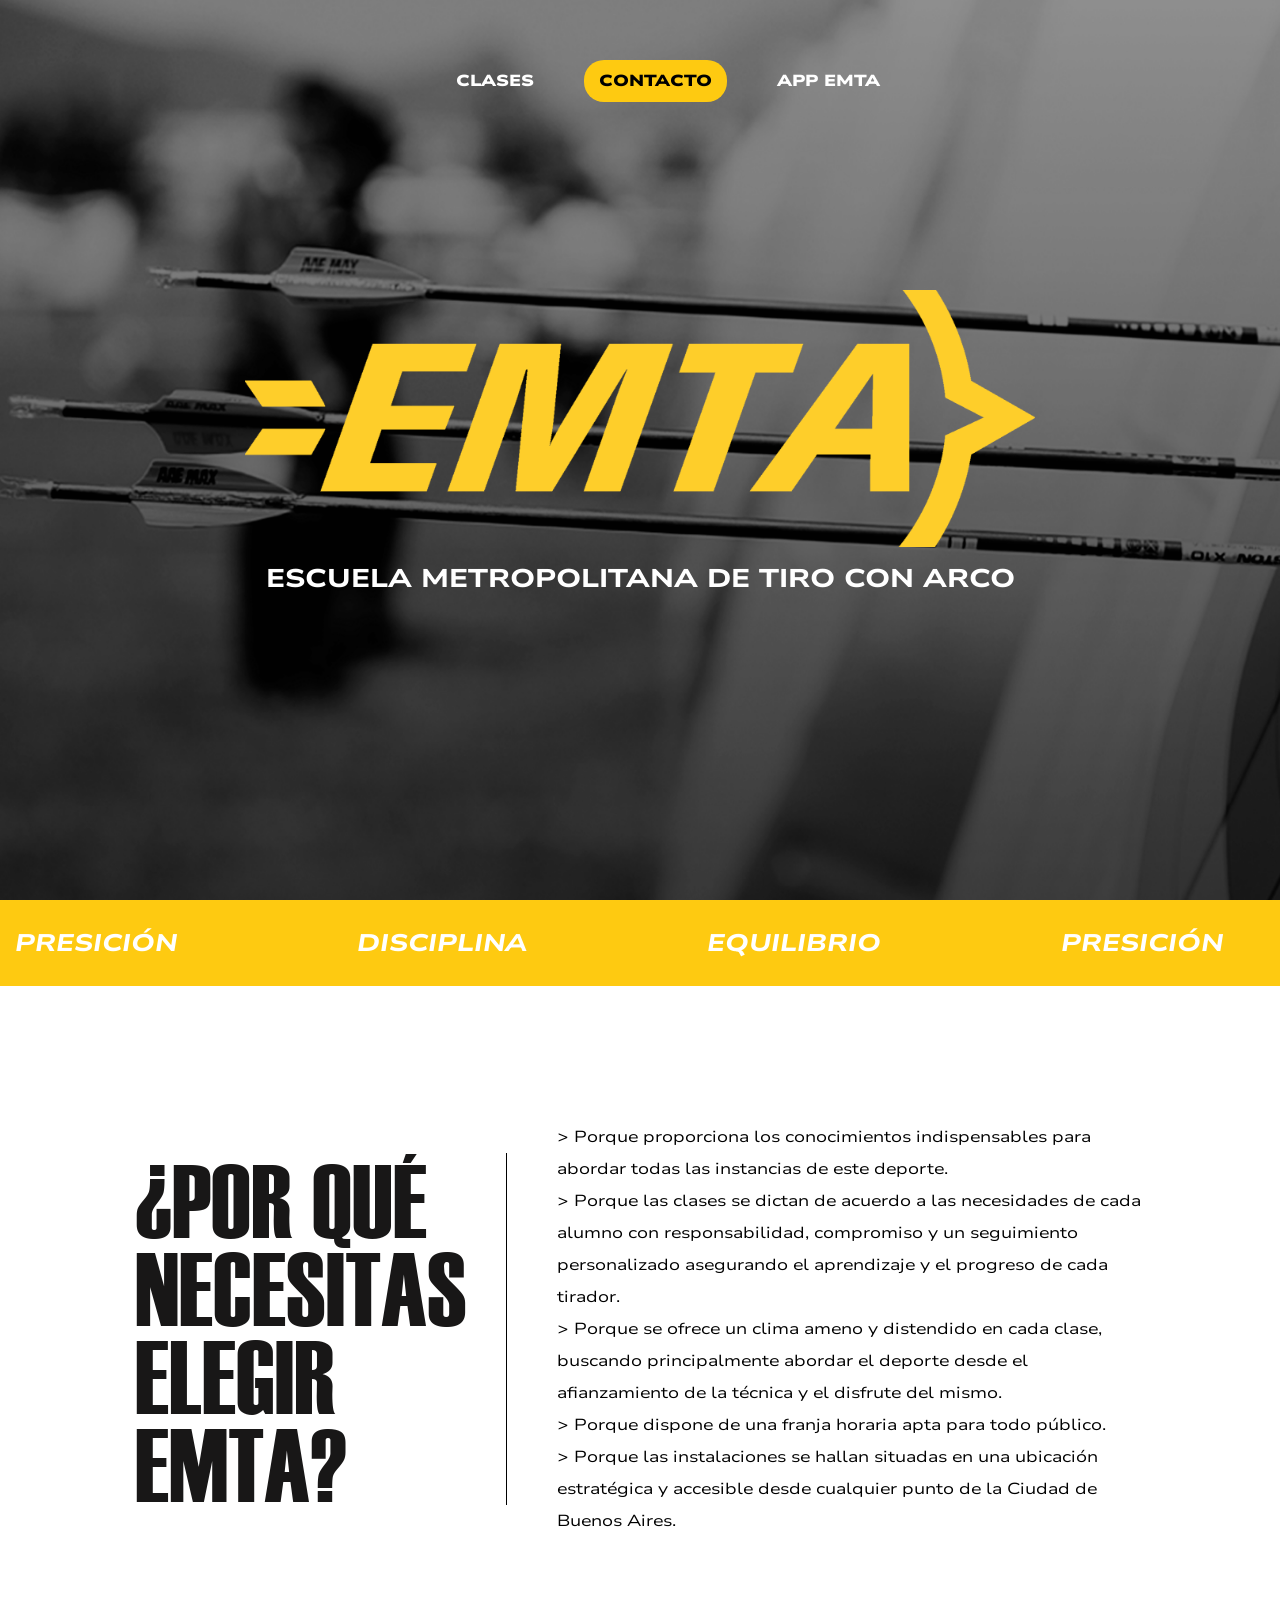
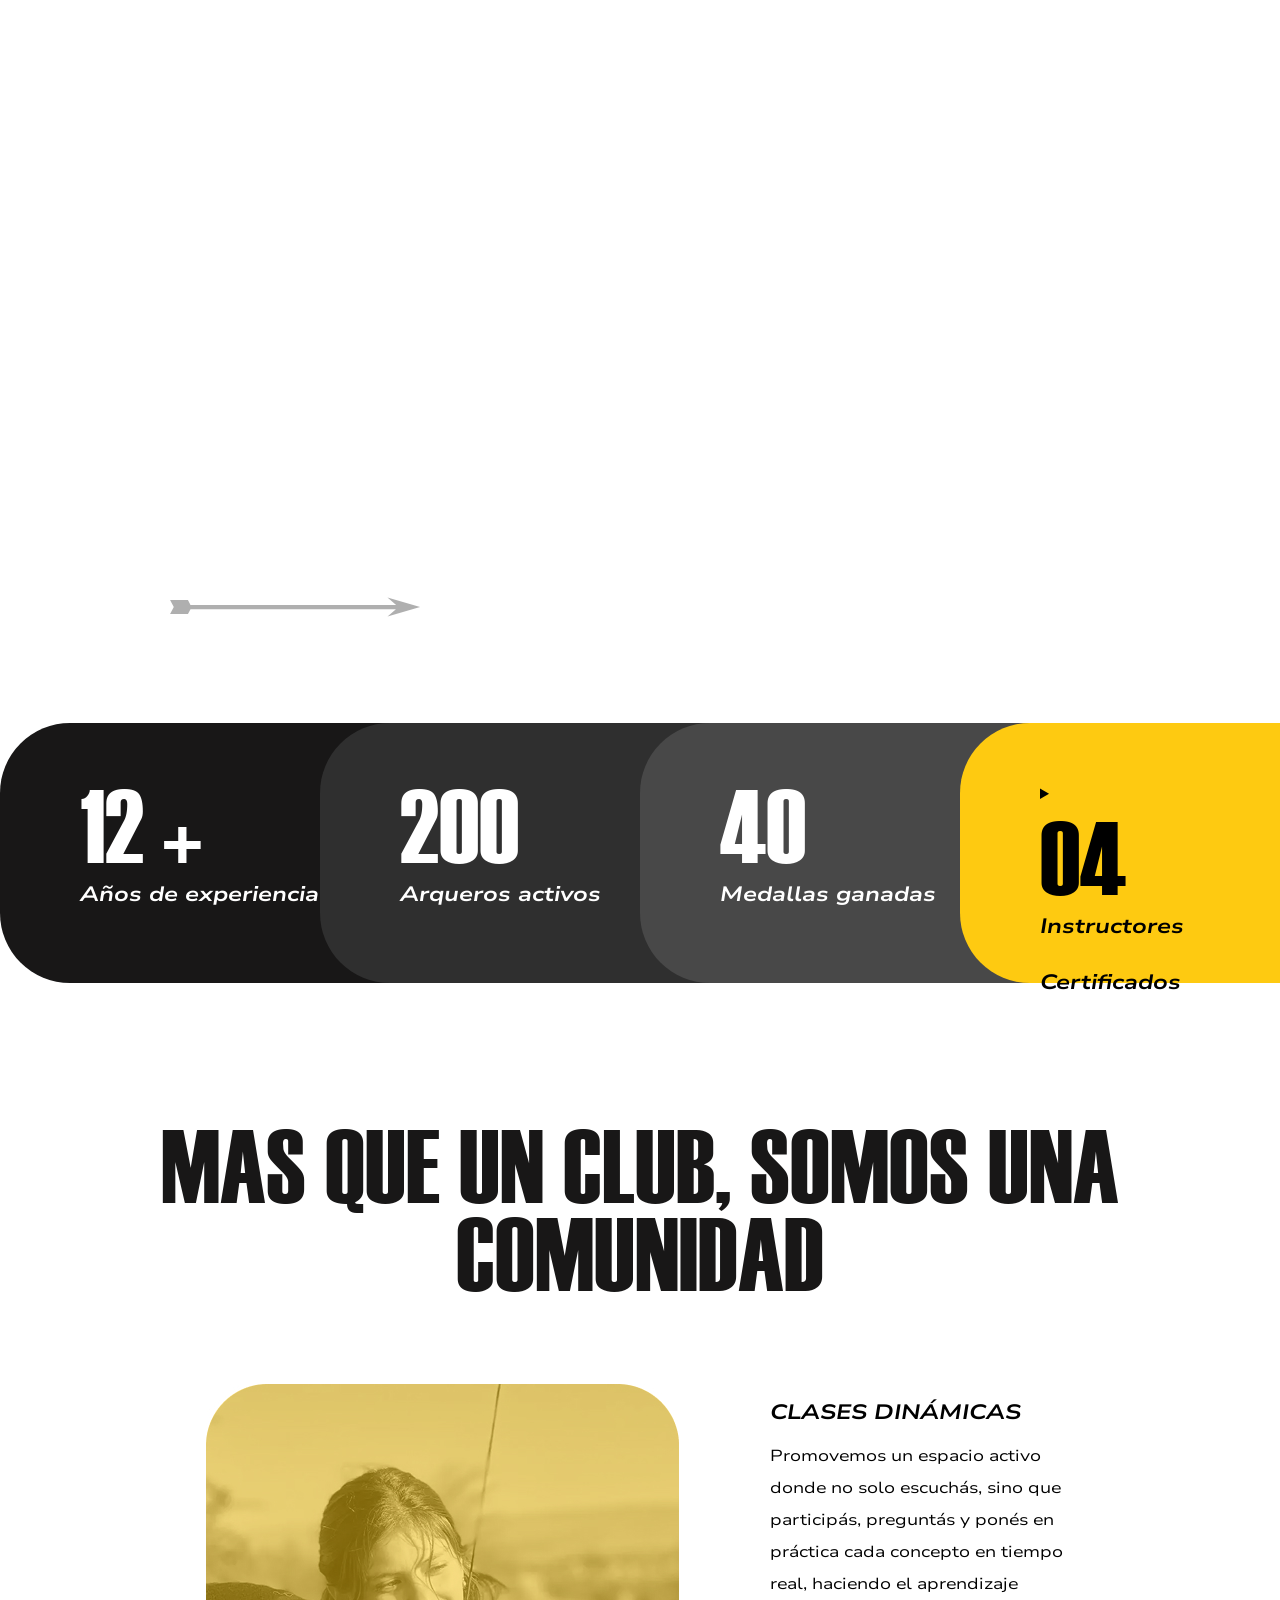
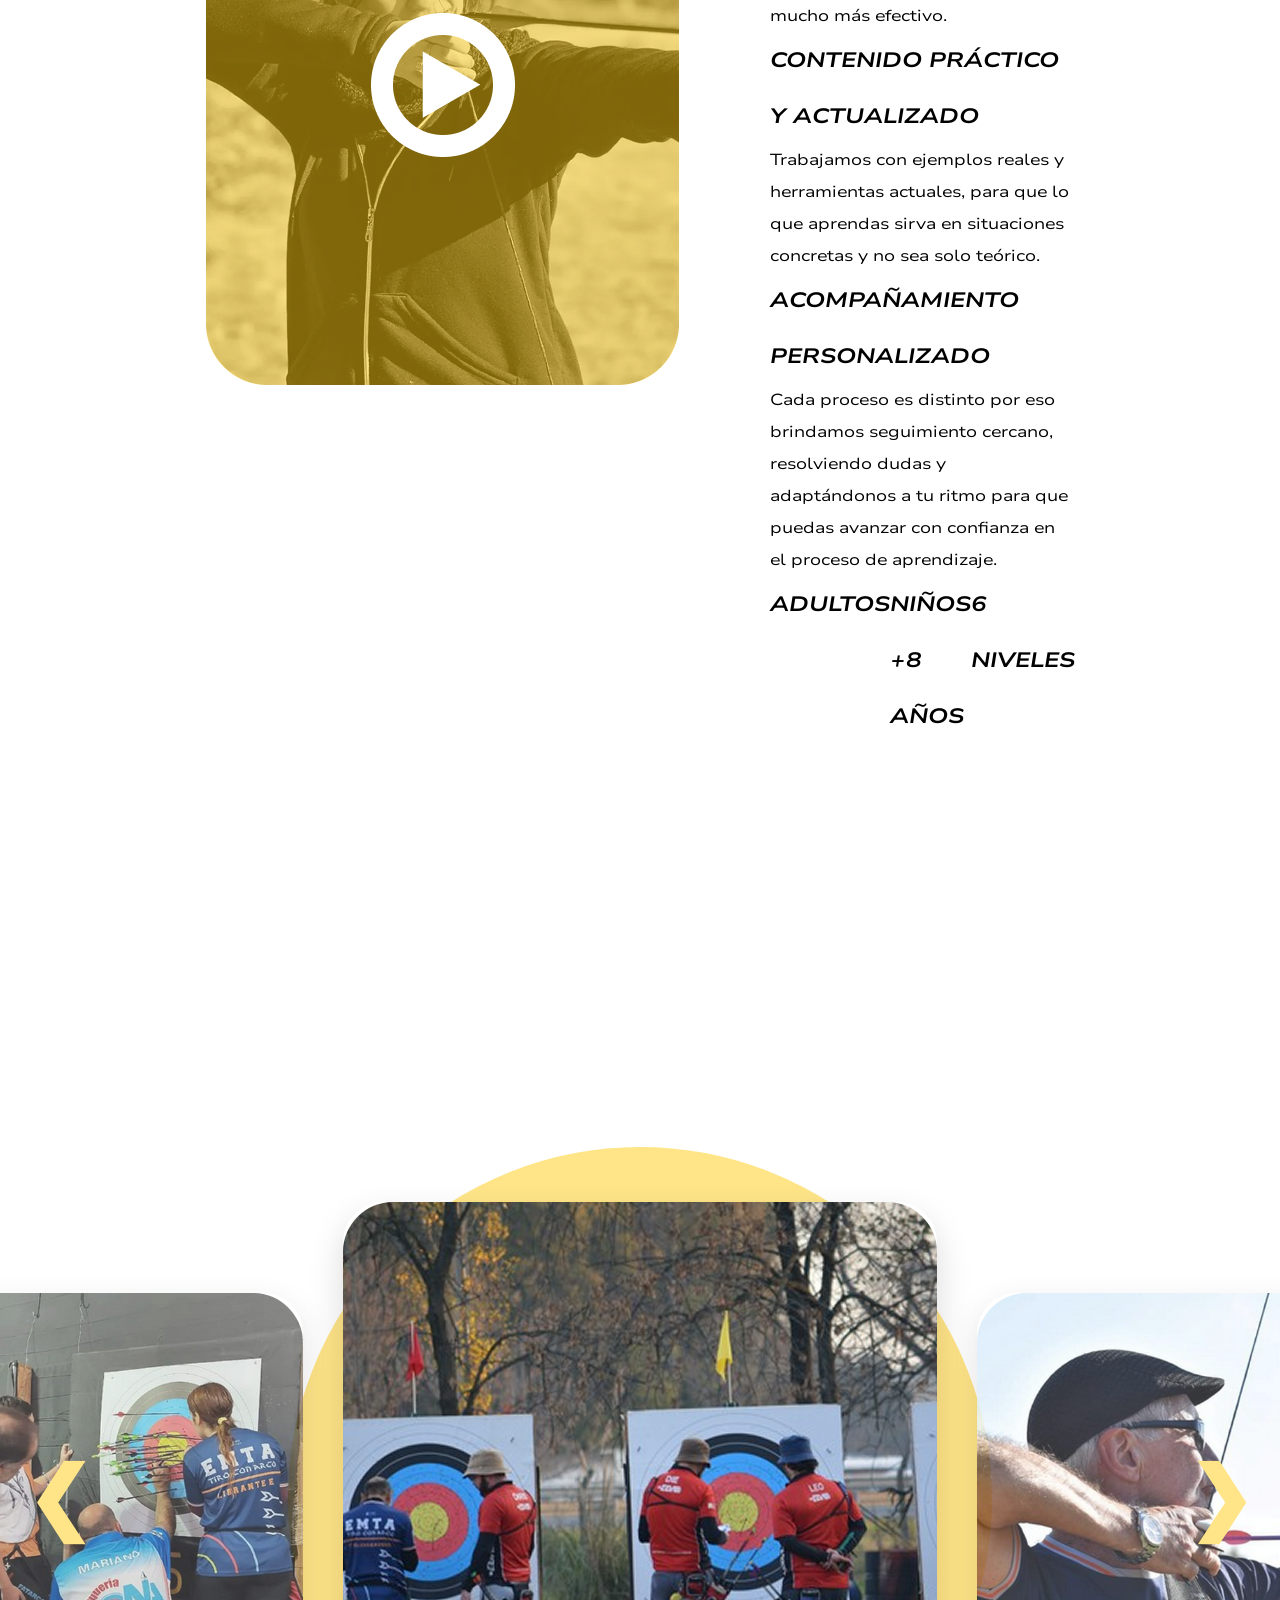
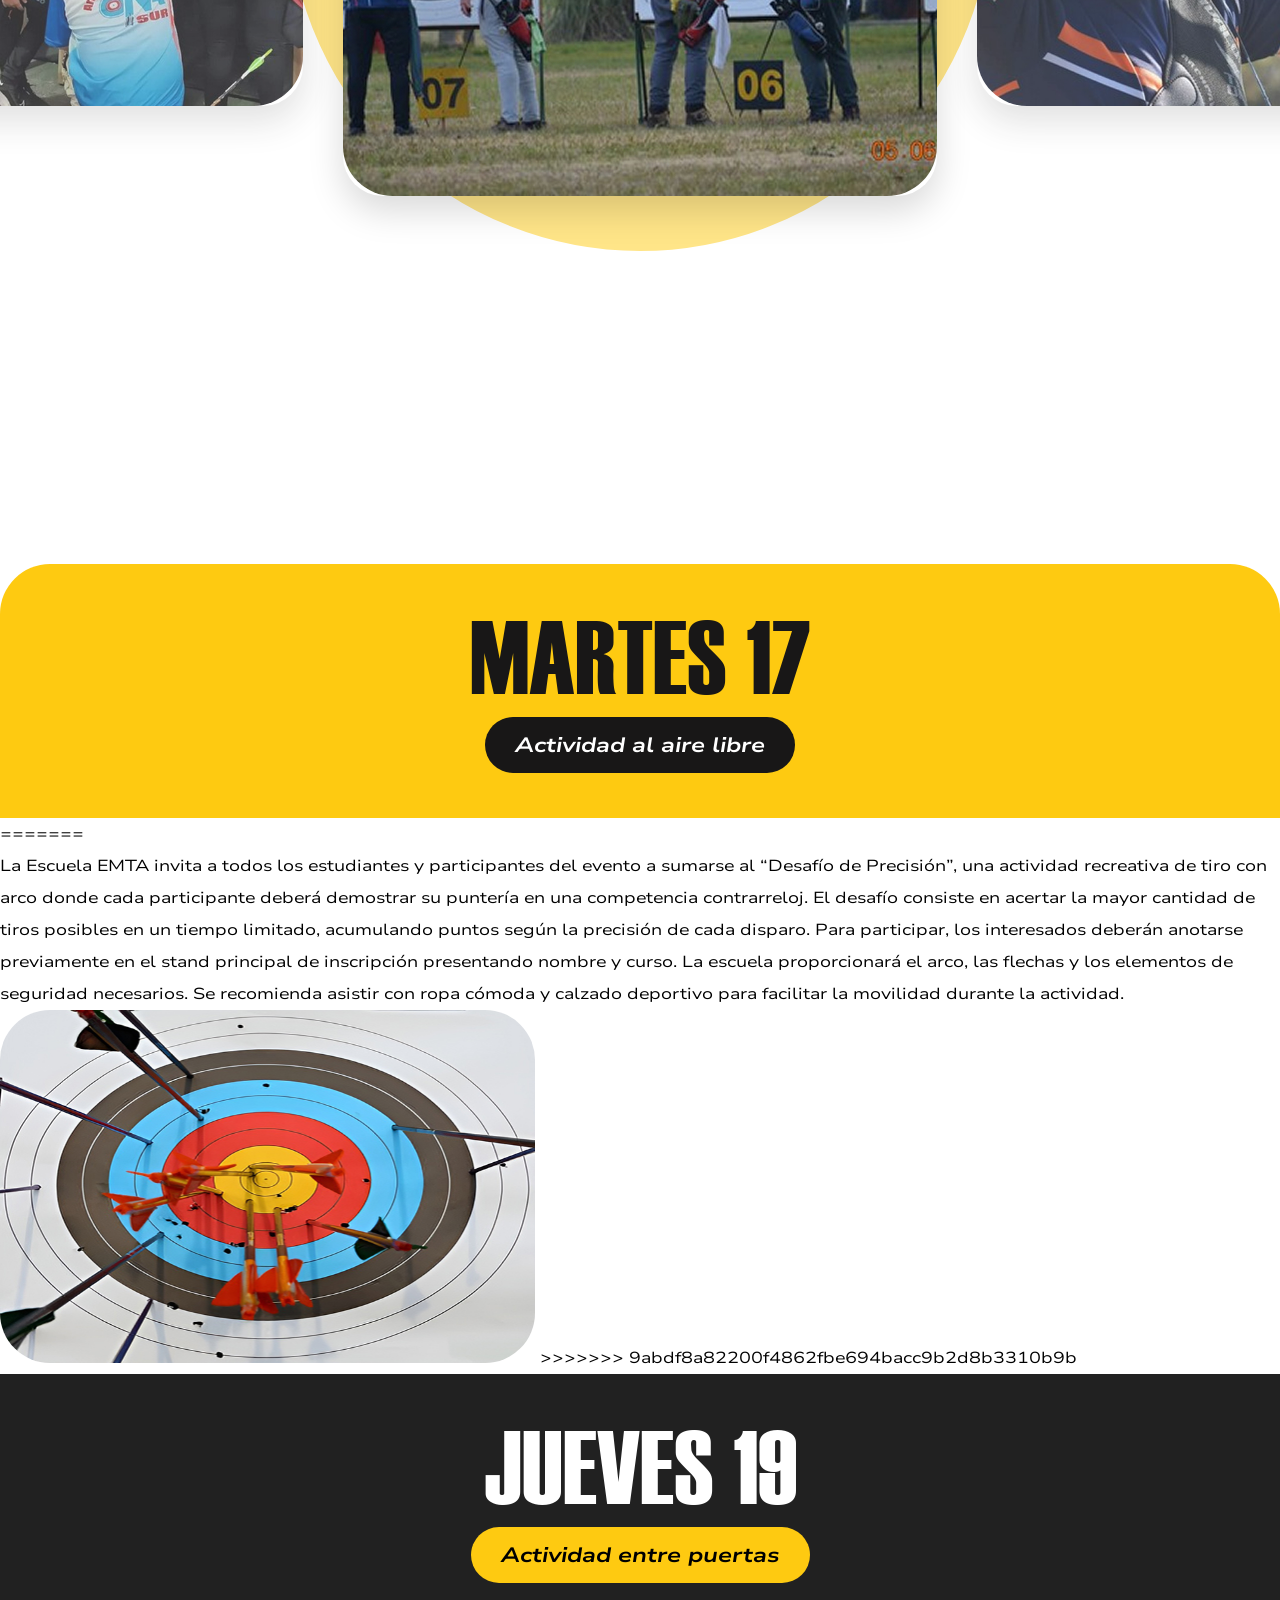
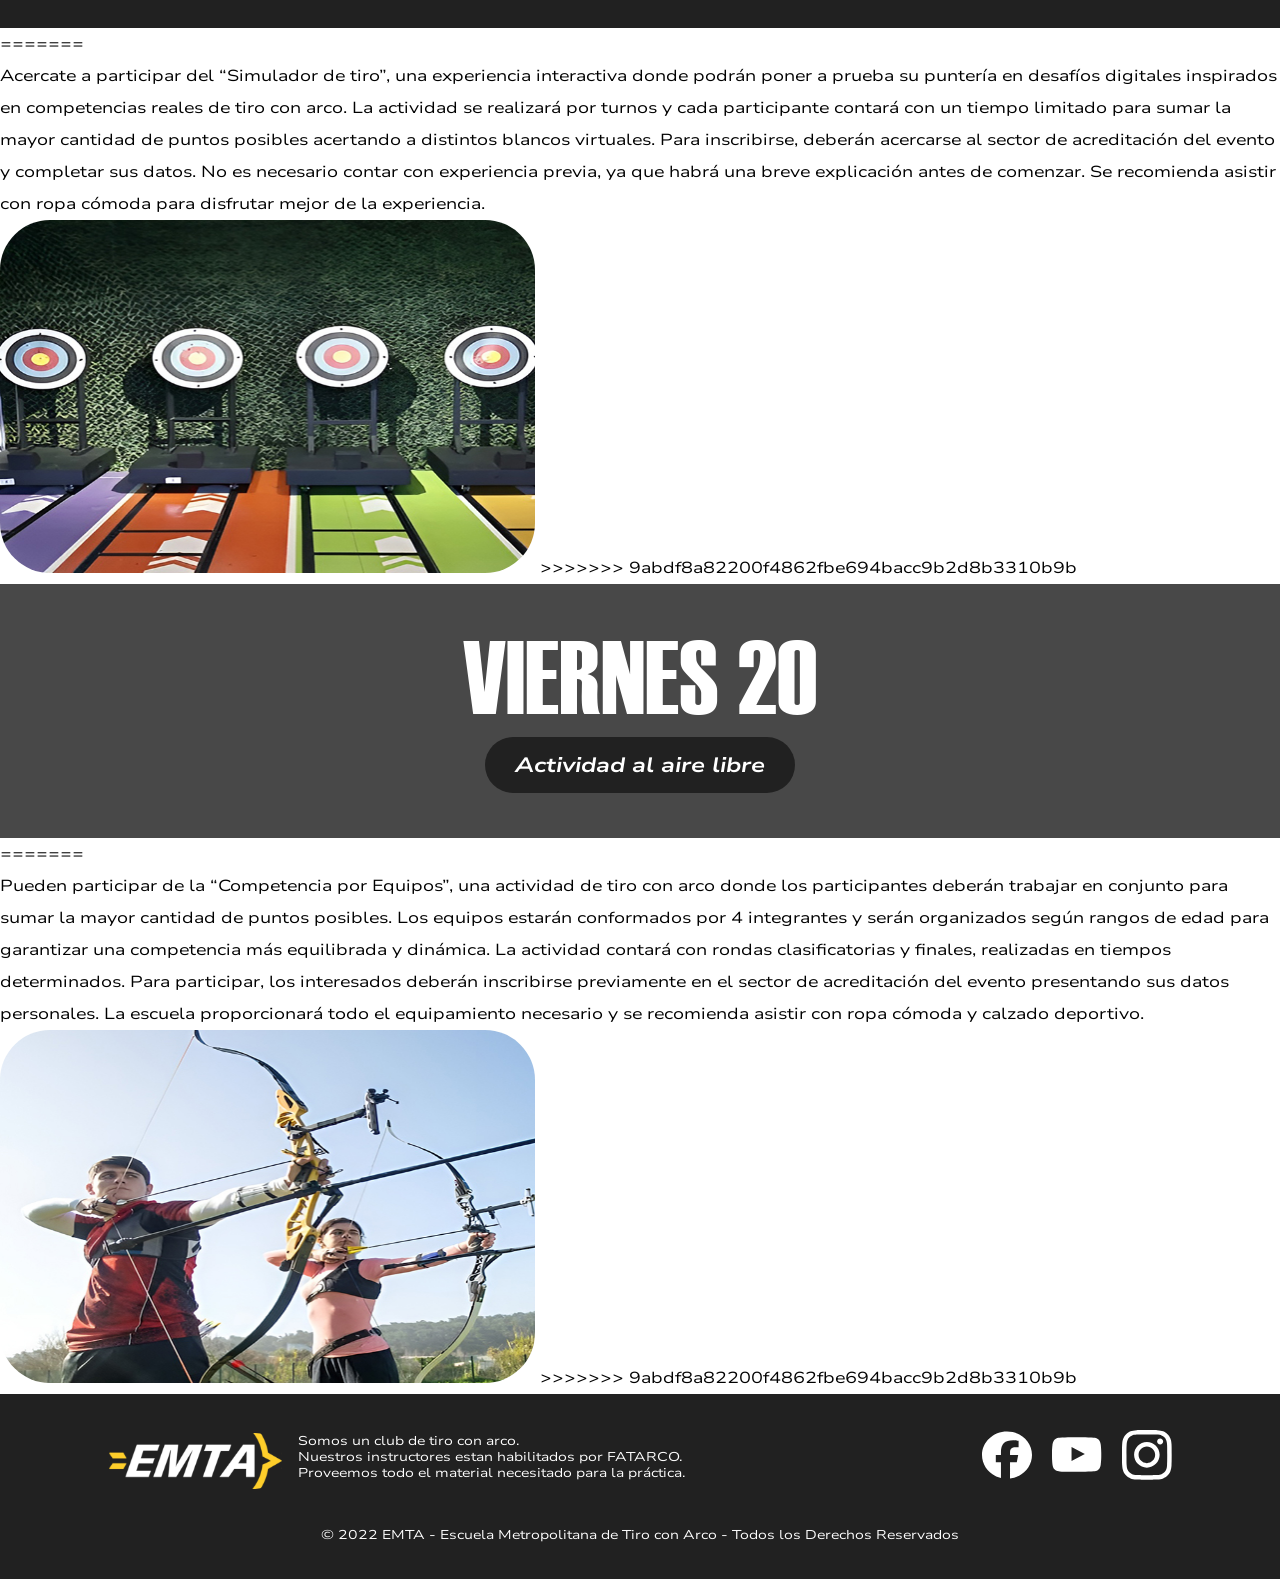
==== index.html @ 9ddc2ed3 "Merge branch 'main' of github.com:Compu3Unla/esc-metropolitana-tiro-con-arco-2026-1" ====
<!DOCTYPE html>
<html lang="en">

<head>
    <meta charset="UTF-8">
    <meta name="viewport" content="width=device-width, initial-scale=1.0">
    <meta name="description" content="Escuela Metropolitana de Tiro con Arco (EMTA)">
    <meta name="keywords"
        content="Escuela de Tiro con Arco, EMTA, portfolio, Arco, Flecha, Aprender, Escuela, Escuela de tiro">
    <title>Escuela Metropolitana de Tiro con Arco</title>
    <link href="estilos.css" rel="stylesheet" type="text/css">
    <link rel="icon" href="imgemta/favicon.svg" type="image/x-icon" width="80" height="80">
    <style>
        @import url('https://fonts.googleapis.com/css2?family=Nunito+Sans:ital,opsz,wght@0,6..12,200..1000;1,6..12,200..1000&display=swap');
    </style>
    <link rel="stylesheet" type="text/css" href="js/js-style.css">

</head>

<body>

    <header id="nav-index">
        <nav>
            <a href="clases.html">CLASES</a>
            <a href="contacto.html" class="contacto-nav">CONTACTO</a>
            <a href="app.html">APP EMTA</a>
        </nav>
    </header>



    <main>

        <section id="hero">
            <img id="logo-ppal" src="imgemta/logotipo_am.svg" alt="Logotipo EMTA" width="790" height="257" />
            <h1>ESCUELA METROPOLITANA DE TIRO CON ARCO</h1>
        </section>

        <section class="banda-animada">
            <div class="palabras-banda">
                <h3>PRESICIÓN</h3>
                <h3>DISCIPLINA</h3>
                <h3>EQUILIBRIO</h3>
                <!-- palabras repetidas para hacer el loop-->
                <h3>PRESICIÓN</h3>
                <h3>DISCIPLINA</h3>
                <h3>EQUILIBRIO</h3>
                <h3>PRESICIÓN</h3>
                <h3>DISCIPLINA</h3>
                <h3>EQUILIBRIO</h3>
            </div>
        </section>


        <section id="porque-emta">
            <h2>¿POR QUÉ NECESITAS ELEGIR EMTA?</h2>
            <!--<hr class="linea-porque-emta"> esta linea se agrega visualmente en css -->
            <ul class="items-porque-emta">
                <li> &gt Porque proporciona los conocimientos indispensables para abordar todas las
                    instancias de este deporte.</li>
                <li> &gt Porque las clases se dictan de acuerdo a las necesidades de cada alumno con responsabilidad,
                    compromiso y un seguimiento personalizado asegurando el aprendizaje y el progreso de cada tirador.
                </li>
                <li> &gt Porque se ofrece un clima ameno y distendido en cada clase, buscando principalmente abordar el
                    deporte
                    desde el afianzamiento de la técnica y el disfrute del mismo.</li>
                <li> &gt Porque dispone de una franja horaria apta para todo público.</li>
                <li> &gt Porque las instalaciones se hallan situadas en una ubicación estratégica y accesible desde
                    cualquier
                    punto de la Ciudad de Buenos Aires.</li>
            </ul>
        </section>



        <figure class="flecha-arco-animados">
            <!-- la flecha animada seria la imgenta/animacion2arcoyflecha como HOVER en CSS -->
            <img src="imgemta/animacion1arcoyflecha.svg" alt="animación de arco y flecha para separador" width="1920"
                height="334" />
        </figure>


        <section id="instructores">
            <div class="años-experiencia">
                <h2>12 +</h2>
                <h3>Años de experiencia</h3>
            </div>

            <div class="arqueros-activos">
                <h2>200</h2>
                <h3>Arqueros activos</h3>
            </div>

            <div class="medallas-ganadas">
                <h2>40</h2>
                <h3>Medallas ganadas</h3>
            </div>

            <details>
                <summary>
                    <h2>04</h2>
                    <h3>Instructores Certificados</h3>
                </summary>

                <hr class="linea-division-instructores"> <!-- esta linea se agrega visualmente en css -->

                <div>
                    <ul class="instructores-desplegable">
                        <li>Marcelo Farias</li>
                    </ul>
                    <p>Ex tirador de la Selección Nacional</p>
                </div>

                <hr class="linea-division-instructores"> <!-- esta linea se agrega visualmente en css -->

                <div>
                    <ul class="instructores-desplegable">
                        <li>Cynthia Mitchell</li>
                    </ul>
                    <p>Tiradora de la Selección Nacional (Arco Compuesto)</p>
                </div>

                <hr class="linea-division-instructores"> <!-- esta linea se agrega visualmente en css -->

                <div>
                    <ul class="instructores-desplegable">
                        <li>Morena Farías</li>
                    </ul>
                    <p>Instructora infantil del Gobierno de la Ciudad</p>
                </div>

                <hr class="linea-division-instructores"> <!-- esta linea se agrega visualmente en css -->

                <div>
                    <ul class="instructores-desplegable">
                        <li>Javier Clusellas</li>
                    </ul>
                    <p>Instructor y juez de FATARCO</p>
                </div>
            </details>
        </section>

        <section id="nosotros">
            <h2>MAS QUE UN CLUB, SOMOS UNA COMUNIDAD</h2>

            <article>
                <div class="contenedor-video">
                    <video id="video-masqueunclub" width="474" height="601" poster="imgemta/boton-video-am.jpg">
                        <source src="video/video-masqueunclub.mp4" type="video/mp4">
                        Tu navegador no soporta este video.
                    </video>
                </div>

                <div class="info-nosotros">
                    <div>
                        <h3>CLASES DINÁMICAS</h3>
                        <p>Promovemos un espacio activo donde no solo escuchás, sino que participás, preguntás y ponés
                            en
                            práctica cada concepto en tiempo real, haciendo el aprendizaje mucho más efectivo.</p>
                    </div>

                    <div>
                        <h3>CONTENIDO PRÁCTICO Y ACTUALIZADO</h3>
                        <p>Trabajamos con ejemplos reales y herramientas actuales, para que lo que aprendas sirva en
                            situaciones concretas y no sea solo teórico.</p>
                    </div>

                    <div>
                        <h3>ACOMPAÑAMIENTO PERSONALIZADO</h3>
                        <p>Cada proceso es distinto por eso brindamos seguimiento cercano, resolviendo dudas y
                            adaptándonos
                            a tu ritmo para que puedas avanzar con confianza en el proceso de aprendizaje.</p>
                    </div>

                    <div class="keywords">
                        <h3>ADULTOS</h3>
                        <h3>NIÑOS +8 AÑOS</h3>
                        <h3>6 NIVELES</h3>
                    </div>
                </div>
            </article>
        </section>


        <div class="seccion-galeria">
            <div class="fondo-amarillo-emta"></div>

            <div class="container">
                <div class="button btn-left" onclick="shiftLeft()">❮</div>
                <div class="button btn-right" onclick="shiftRight()">❯</div>

                <div class="cards-wrapper">
                    <ul class="cards__container">
                        <li class="box"><img src="js/img-clasesgaleria/galeria-uno.jpg" alt="imagen 1" /></li>
                        <li class="box"><img src="js/img-clasesgaleria/galeria-dos.jpg" alt="imagen 2" /></li>
                        <li class="box"><img src="js/img-clasesgaleria/galeria-tres.jpg" alt="imagen 3" /></li>
                        <li class="box"><img src="js/img-clasesgaleria/galeria-cuatro.jpg" alt="imagen 4" /></li>
                        <li class="box"><img src="js/img-clasesgaleria/galeria-cinco.jpg" alt="imagen 5" /></li>
                        <li class="box"><img src="js/img-clasesgaleria/galeria-uno.jpg" alt="imagen 1-copia" /></li>
                        <li class="box"><img src="js/img-clasesgaleria/galeria-dos.jpg" alt="imagen 2-copia" /></li>
                    </ul>
                </div>
            </div>
        </div>


        <section id="actividades">
            <details>
                <summary class="martes">
                    <h2>MARTES 17</h2>
                    <h3>Actividad al aire libre</h3>
                </summary>

                <article class="abierto-martes">
                    <div class="info-actividades">
                        <div>
                            <h2>Desafío de presición</h2>
                            <h3>Anotate y participá por el premio</h3>
                        </div>
                        <p>La Escuela EMTA invita a todos los estudiantes y participantes del evento a sumarse al “Desafío de Precisión”, una actividad recreativa de tiro con arco donde cada participante deberá demostrar su puntería en una competencia contrarreloj. El desafío consiste en acertar la mayor cantidad de tiros posibles en un tiempo limitado, acumulando puntos según la precisión de cada disparo. Para participar, los interesados deberán anotarse previamente en el stand principal de inscripción presentando nombre y curso. La escuela proporcionará el arco, las flechas y los elementos de seguridad necesarios. Se recomienda asistir con ropa cómoda y calzado deportivo para facilitar la movilidad durante la actividad.</p>
                    </div>
<<<<<<< HEAD
                    <img src="imgemta/dianaconflechas.jpg" alt="portada de la actividad de presición" width="535" height="535">
                </article>
            </details>
=======
                    <p>La Escuela EMTA invita a todos los estudiantes y participantes del evento a sumarse al “Desafío
                        de Precisión”, una actividad recreativa de tiro con arco donde cada participante deberá
                        demostrar su puntería en una competencia contrarreloj. El desafío consiste en acertar la mayor
                        cantidad de tiros posibles en un tiempo limitado, acumulando puntos según la precisión de cada
                        disparo. Para participar, los interesados deberán anotarse previamente en el stand principal de
                        inscripción presentando nombre y curso. La escuela proporcionará el arco, las flechas y los
                        elementos de seguridad necesarios. Se recomienda asistir con ropa cómoda y calzado deportivo
                        para facilitar la movilidad durante la actividad.</p>
                </div>
                <img src="imgemta/dianaconflechas.jpg" alt="portada de la actividad de presición" width="535"
                    height="353">
            </article>
        </details>
>>>>>>> 9abdf8a82200f4862fbe694bacc9b2d8b3310b9b

            <details>
                <summary class="jueves">
                    <h2>JUEVES 19</h2>
                    <h3>Actividad entre puertas</h3>
                </summary>

                <article  class="abierto-jueves">
                    <div class="info-actividades">
                        <div>
                            <h2>Simulador de tiro</h2>
                            <h3>Viví la experiencia</h3>
                        </div>
                        <p>Acercate a participar del “Simulador de tiro”, una experiencia interactiva donde podrán poner a prueba su puntería en desafíos digitales inspirados en competencias reales de tiro con arco. La actividad se realizará por turnos y cada participante contará con un tiempo limitado para sumar la mayor cantidad de puntos posibles acertando a distintos blancos virtuales. Para inscribirse, deberán acercarse al sector de acreditación del evento y completar sus datos. No es necesario contar con experiencia previa, ya que habrá una breve explicación antes de comenzar. Se recomienda asistir con ropa cómoda para disfrutar mejor de la experiencia.</p>
                    </div>
<<<<<<< HEAD
                    <img src="imgemta/simulador.jpg" alt="portada de la actividad entre puertas" width="535" height="535">
                </article>
            </details>
=======
                    <p>Acercate a participar del “Simulador de tiro”, una experiencia interactiva donde podrán poner a
                        prueba su puntería en desafíos digitales inspirados en competencias reales de tiro con arco. La
                        actividad se realizará por turnos y cada participante contará con un tiempo limitado para sumar
                        la mayor cantidad de puntos posibles acertando a distintos blancos virtuales. Para inscribirse,
                        deberán acercarse al sector de acreditación del evento y completar sus datos. No es necesario
                        contar con experiencia previa, ya que habrá una breve explicación antes de comenzar. Se
                        recomienda asistir con ropa cómoda para disfrutar mejor de la experiencia.</p>
                </div>
                <img src="imgemta/simulador.jpg" alt="portada de la actividad entre puertas" width="535" height="353">
            </article>
        </details>
>>>>>>> 9abdf8a82200f4862fbe694bacc9b2d8b3310b9b

            <details>
                <summary class="viernes">
                    <h2>VIERNES 20</h2>
                    <h3>Actividad al aire libre</h3>
                </summary>

                <article  class="abierto-viernes">
                    <div class="info-actividades">
                        <div>
                            <h2>Competencia grupal</h2>
                            <h3>Para vos y tus compañeros</h3>
                        </div>
                        <p>Pueden participar de la “Competencia por Equipos”, una actividad de tiro con arco donde los participantes deberán trabajar en conjunto para sumar la mayor cantidad de puntos posibles. Los equipos estarán conformados por 4 integrantes y serán organizados según rangos de edad para garantizar una competencia más equilibrada y dinámica. La actividad contará con rondas clasificatorias y finales, realizadas en tiempos determinados. Para participar, los interesados deberán inscribirse previamente en el sector de acreditación del evento presentando sus datos personales. La escuela proporcionará todo el equipamiento necesario y se recomienda asistir con ropa cómoda y calzado deportivo.</p>
                    </div>
<<<<<<< HEAD
                    <img src="imgemta/engrupos.jpg" alt="portada de la actividad en grupo" width="535" height="535">
                </article>
            </details>
        </section>
=======
                    <p>Pueden participar de la “Competencia por Equipos”, una actividad de tiro con arco donde los
                        participantes deberán trabajar en conjunto para sumar la mayor cantidad de puntos posibles. Los
                        equipos estarán conformados por 4 integrantes y serán organizados según rangos de edad para
                        garantizar una competencia más equilibrada y dinámica. La actividad contará con rondas
                        clasificatorias y finales, realizadas en tiempos determinados. Para participar, los interesados
                        deberán inscribirse previamente en el sector de acreditación del evento presentando sus datos
                        personales. La escuela proporcionará todo el equipamiento necesario y se recomienda asistir con
                        ropa cómoda y calzado deportivo.</p>
                </div>
                <img src="imgemta/engrupos.jpg" alt="portada de la actividad en grupo" width="535" height="353">
            </article>
        </details>
>>>>>>> 9abdf8a82200f4862fbe694bacc9b2d8b3310b9b
    </main>

    <script>
        const miVideo = document.getElementById('video-masqueunclub');

        miVideo.addEventListener('click', function () {
            if (miVideo.paused) {
                miVideo.play();
                miVideo.controls = true;
            }
        });
    </script>

    <script src="js/app.js"></script>

</body>

<footer>
    <div class="bloque">
        <div class="info-footer">
            <img src="imgemta/logotipo_footer.svg" alt="logotipo de la escuela" width="175" height="56">
            <div>
                <p>Somos un club de tiro con arco.</p>
                <p>Nuestros instructores estan habilitados por FATARCO.</p>
                <p>Proveemos todo el material necesitado para la práctica.</p>
            </div>
        </div>
        <div class="redes">
            <a href="" target="_blank">
                <img src="imgemta/redes/fb.svg" alt="link al facebook de EMTA" width="50" height="50"></a>
            <a href="" target="_blank">
                <img src="imgemta/redes/yt.svg" alt="link al youtube de EMTA" width="50" height="50"></a>
            <a href="" target="_blank">
                <img src="imgemta/redes/ig.svg" alt="link al instagram de EMTA" width="50" height="50"></a>
        </div>
    </div>
    <p>© 2022 EMTA - Escuela Metropolitana de Tiro con Arco - Todos los Derechos Reservados</p>
</footer>

</html>
---- estilos.css ----
@charset "utf-8";

@font-face {
    font-family: "Haettenschweiler Regular";
    src: url(fuentes/HATTEN.TTF) format(truetype);
    font-weight: normal;
    font-style: normal;
}

* {
    font-family: 'Nunito Sans', sans-serif;
    font-style: normal;
    font-variation-settings: "wdth" 400;
    font-size: 1rem;
    line-height: 2rem;
    color: black;
    text-decoration: none;
    padding: 0;
    margin: 0;
    box-sizing: border-box;
}

#nav-index {
    position: absolute;
    width: 95%;
    display: flex;
    justify-content: center;
    margin: 60px;

    nav {
        display: flex;
        gap: 50px;
        align-items: center;

        a{ 
            font-weight: 900;
            color: white;
            font-size: 1rem;
        }

        .contacto-nav {
            background-color: #FECA11;
            padding: 5px 15px;
            border-radius: 20px;
            color: black;
        }
        .contacto-nav:hover {
            filter: saturate(50%)
        }
    }
}

#hero {
    background-image: url(imgemta/flecha_fondo.png);
    background-size: cover;
    height: 100vh;
    display: flex;
    flex-direction: column;
    align-items: center;
    justify-content: center;
}


h1 {
    font-size: 1.6rem;
    font-weight: 800;
    color: white;
    line-height: 4rem;
}

h2 {
    color: #181717;
    font-family: 'Haettenschweiler Regular', sans-serif;
    font-size: 6.5rem;
    font-style: normal;
    font-weight: 400;
    line-height: 5.5rem;
}

h3 {
    font-family: 'Nunito Sans', sans-serif;
    font-variation-settings: "wdth" 800;
    font-style: italic;
    font-size: 1.3rem;
    line-height: 3.5rem;
}

li {
    list-style-type: none;
}

footer {
    background-color: #212121;
    height: 185px;
    display: flex;
    flex-direction: column;
    justify-content: space-evenly;

    p {
        font-size: 0.8rem;
        color: white;
        line-height: 1rem;
        text-align: center;
    }

    .bloque {
        display: flex;
        flex-direction: row;
        justify-content: space-between;
        align-items: center;
        padding: 0vh 12vh;

        p {
            text-align: left;
        }
    }

    .info-footer {
        display: flex;
        flex-direction: row;
        gap: 15px;
    }

    .redes {
        display: flex;
        gap: 20px;
        img { border-radius: 0px;}
    }

    a:hover {
        filter: brightness(80%);
    }
}

img {
    border-radius: 50px;
}


/* banda animada*/
.banda-animada {
    overflow-x: hidden;
    width: 100%;
    padding: 15px;
    background-color: #FECA11;
}
.palabras-banda {
    display: flex;
    gap: 20vh;
    animation: spin 10s infinite linear;

    h3 {
        color: white;
        font-size: 1.5rem;
        font-weight: 800;
    }
}

@keyframes spin {
    from {
        transform: translateX(0);
    }

    to {
        transform: translateX(-30%)
    }
}


/*porqué elegirnos*/
#porque-emta {
    display: flex;
    padding: 15vh;
    align-items: center;
    justify-content: center;
    gap: 50px;

    h2 {
        max-width: 400px;
        border-right: solid black 1px;
    }

    ul {
        max-width: 650px;
    }
}

figure img {
    min-height: 100vh;
}

/** instructores **/
#instructores {
    display: flex;
    flex-direction: row;
    align-items: flex-end;
    justify-content: center;

    h2, h3 {
        color: white;
    }

    .años-experiencia, .arqueros-activos, .medallas-ganadas, details {
        border-radius: 70px 0px 0px 70px;
        padding: 55px 80px;
        height: 260px;
        position: absolute;
        right: 0;
    }

    .años-experiencia {
        background-color: #181717;
        width: 100%;
    }

    .arqueros-activos {
        background-color: #2f2f2f;
        width: 75%;
    }

    .medallas-ganadas {
        background-color: #484848;
        width: 50%;
    }

    details {
        background-color: #FECA11;
        width: 25%;
        h2, h3 {
            color: black;
        }
    }
}

/* nosotros */
#nosotros {
    margin: 15vh;

    h2 {
        text-align: center;
    }

    article {
        margin: 10vh;
        display: flex;
        justify-content: center;
        gap: 90px;
    }

    .info-nosotros {
        max-width: 550px;
        display: flex;
        flex-direction: column;
        justify-content: space-around;
    }

    .keywords {
        display: flex;
        justify-content: space-evenly;
    }
}

/** actividades **/
#actividades {
    margin-top: 5vh;
    details {
        width: 100%;
    }
    .martes,.jueves,.viernes {
        display: flex;
        flex-direction: column;
        align-items: center;
        padding: 5vh;
        width: 100%;
        gap: 20px;

        h3 {
            padding: 0px 30px;
            border-radius: 30px;
        }
    }

    article {
        display: flex;
        justify-content: space-evenly;
        padding: 5vh;

        .info-actividades {
            max-width: 40%;
            display: flex;
            flex-direction: column;
            justify-content: space-around;
        }
    }

    .abierto-martes, .abierto-jueves, .abierto-viernes {
        border-radius: 0px 0px 50px 50px;
    }

    .martes, .abierto-martes {
        background-color: #FECA11;
    }
    .martes {
        border-radius: 50px 50px 0px 0px;
        h3 {
            background-color: #181717;
            color: white;
        }
    }

    .jueves, .abierto-jueves {
        background-color: #212121;
        h2, p {
            color: white;
        }
    }
    .jueves {
        h2 {
            color: white;
        }
        h3 {
            background-color: #FECA11;
        }
    }
    .abierto-jueves {
        h3 {
            color: white;
        }
    }

    .viernes, .abierto-viernes {
        background-color: #484848;
        h2, p {
            color: white;
        }
    }
    .viernes {
        h2 {
            color: white;
        }
        h3 {
            background-color: #212121;
            color: white;
        }
    }
    .abierto-viernes {
        h3 {
            color: white;
        }
    }
}


/** CONTACTO Y APP **/
#bodyfondo {
    background-image: url("imgemta/arqueros_fondo.jpg");
    background-size: cover;
    background-position: center;
    background-repeat: no-repeat;
    min-height: 100vh;

    nav {
        margin: 5vh 10vh;
        left: 0;
    }

    a:hover {
        filter: brightness(80%);
    }
}

#maincontacto,
#mainapp {
    display: flex;
    justify-content: center;
}

#infocontenedor,
#ingreso-app {
    background: rgb(217, 217, 217, 0.8);
    padding: 10vh;
    border-radius: 50px;
    margin: 2vh 0vh 10vh;
}

#infocontenedor {
    width: 80%;
    display: flex;
    justify-content: space-around;

    .datos {
        display: flex;
        flex-direction: column;
        gap: 25px;
    }
}

form {
    width: 45%;
    display: flex;
    gap: 30px;
    flex-direction: column;

    div {
        display: flex;
        flex-direction: column;
    }

    input,
    textarea {
        padding: 8px 20px;
        background-color: #EDEDED;
        border: none;
        border-radius: 25px;
    }

    textarea {
        height: 220px;
    }

    #enviar {
        width: 140px;
        background-color: #3D3D3D;
        font-size: 1rem;
        line-height: 1.3rem;
        color: white;
    }
}

#ingreso-app{
    display: flex;
    flex-direction: column;
    align-items: center;

    form {
        width: 100%;
        display: flex;
        align-items: center;
        margin: 5vh;
    }

    a{
        font-weight: 700;
    }
    a:hover {
        color: #5f5f5f;
    }
}


/*clases y horarios*/

#nav-clases {
    position: absolute;
    width: 95%;
    display: flex;
    justify-content: center;
    margin: 60px;

    nav {
        display: flex;
        gap: 50px;
        align-items: center;

        a{ 
            font-weight: 900;
            color: rgb(0, 0, 0);
            font-size: 1rem;
        }

        .contacto-nav {
            background-color: #FECA11;
            padding: 5px 15px;
            border-radius: 20px;
            color: black;
        }
        .contacto-nav:hover {
            filter: saturate(50%)
        }
    }
}

.clases-pagina{
    max-width: 1350px;
    margin: 0 auto;
    padding: 60px 20px;
}

.clases-titulo{
    font-family: "Haettenschweiler Regular", sans-serif;
    font-size: 85px;
    font-weight: normal;
    line-height: 1;
    margin-bottom: 40px;
}

.contenido{
    display: flex;
    gap: 30px;
    align-items: flex-start;
}

.clases-imagen{
    flex: 0 0 320px;
}


.clases-texto{
    flex: 1;
}

.cuadro-contacto{
    border: 1px solid #bdbdbd;
    padding: 25px;
}

.texto-alumnos{
    font-family: "Nunito Sans", sans-serif;
    font-size: 22px;
    line-height: 1.6;
    margin-bottom: 25px;
}

.contacto-boton{
    display: block;
    margin: 0 auto;
    background: #f1c40f;
    border: none;
    border-radius: 20px;
    padding: 12px 40px;
    font-weight: bold;
    cursor: pointer;
}

.separador-equipamiento{
    border: none;
    border-top: 1px solid #bdbdbd;
    margin: 15px 0;
}

.titulo-equipamiento{
    font-family: "Nunito Sans", sans-serif;
    font-size: 30px;
    font-weight: bold;
    margin-bottom: 2px;
}

.texto-equipamiento{
    font-family: "Nunito Sans", sans-serif;
    font-size: 25px;
    line-height: 1.5;
}

.cuadro-contacto{
    border: 1px solid #bdbdbd;
    padding: 24px;
    text-align: center;
}

.horarios{
    display: grid;
    grid-template-columns: repeat(6, 1fr);
    gap: 6px;
    margin-top: 60px;
}

.dias{
    text-align: center;
}

.dia-titulo{
 background: #f1c40f;
    font-size: 22px;
    font-weight: bold;
    padding: 10px;
    margin-bottom: 3px;
}


.clase{
    background: #d8d8d8;
    padding: 4px;
    margin-bottom: 3px;
    font-family: "Nunito Sans", sans-serif;
    font-size: 25px;
}

.clase-destacada{
    background: #ead57a;
    padding: 6px;
    margin-bottom: 3px;
    font-family: "Nunito Sans", sans-serif;
    font-size: 25px;
}

.clase p,
.clase-destacada p{
    margin: 0;
}

.dia-infantil{
    background: white;
    padding: 8px;
    font-family: "Nunito Sans", sans-serif;
    font-size: 2px;
    font-weight: bold;
}

.espacio{
    background: #efefef;
    border: 1px solid #d8d8d8;
    height: 95px;
    margin-bottom: 3px;
}

.espacio-pequeno{
    background: #efefef;
    border: 1px solid #d8d8d8;
    height: 40px;
    margin-bottom: 3px;
}

.clases-titulo{
    display: block;
    font-size: 130px;
    color: rgb(0, 0, 0);
    margin-bottom: 40px;
}

.clase p,
.clase-destacada p{
    font-size: 22px;
    margin: 0;
}
---- js/js-style.css ----
@charset "utf-8";

* {
    margin: 0px;
    padding: 0px;
    box-sizing: border-box;
}

/* --- Contenedor Principal de la Sección --- */
.seccion-galeria {
    position: relative;
    width: 100%;
    padding: 320px 0; 
    display: flex; 
    justify-content: center;
    align-items: center;
    overflow: hidden; /* Corta los extremos que sobresalen de la pantalla */
}

/* CÍRCULO FIJO DE FONDO */
.fondo-amarillo-emta {
    position: absolute;
    width: 44rem;         
    height: 44rem;        
    background-color: transparent; 
    border: 128px solid #FFE588;    
    border-radius: 50%;            
    z-index: 1; 
    top: 50%;
    left: 50%;
    transform: translate(-50%, -50%); 
    box-sizing: border-box;
    pointer-events: none; 
}

/* Contenedor intermedio */
.container {
    position: relative; 
    z-index: 2;
    display: flex;
    justify-content: center;
    align-items: center;
    width: 100%;
    max-width: 100vw;
}

.cards-wrapper {
    display: flex;
    justify-content: center;
    align-items: center;
    position: relative;
    width: 100%;
    overflow: visible; 
}

/* SOLUCIÓN DE RAÍZ: Estructura fija de 5 columnas usando CSS Grid */
.cards__container {
    display: grid;
    /* Crea 5 columnas: las extremas desbordan, las intermedias miden 415px y la central 594px */
    grid-template-columns: 200px 415px 594px 415px 200px;
    align-items: center;
    justify-content: center;
    gap: 2.5rem; /* Separación fija entre tarjetas */
    height: 600px; 
    position: relative;
    width: auto;
    list-style: none;
}

/* --- Estilos base de las Tarjetas (Box) --- */
.box {
    box-shadow: 0px 15px 35px rgba(0, 0, 0, 0.15); 
    background-color: white;
    display: flex;
    justify-content: center;
    align-items: center;
    border-radius: 40px; /* Bordes redondeados idénticos a tu Figma */
    overflow: hidden;    
    transition: all 0.4s ease;
    width: 100% !important; /* Fuerza a tomar el tamaño exacto asignado por la columna de Grid */
    height: 100% !important;
}

.box img {
    width: 100%;
    height: 100%;
    object-fit: cover;
    object-position: center;
    display: block;
}

/* 1. EXTREMO IZQUIERDO (Columna 1): Más chica y cortada */
.box:nth-child(1) {
    grid-column: 1;
    height: 340px !important;
    opacity: 0.4;
    z-index: 3;
    /* La desplazamos hacia la izquierda para que el borde del navegador la corte a la mitad */
    transform: translateX(-120px); 
}

/* 2. INTERMEDIA IZQUIERDA (Columna 2): Medida Figma 413px de alto */
.box:nth-child(2) {
    grid-column: 2;
    height: 413px !important;
    opacity: 0.8;
    z-index: 5;
}

/* 3. TARJETA CENTRAL (Columna 3): Grande y destacada (594px) */
.box:nth-child(3) {
    grid-column: 3;
    height: 594px !important;
    z-index: 10;
    opacity: 1;
}

/* 4. INTERMEDIA DERECHA (Columna 4): Medida Figma 413px de alto */
.box:nth-child(4) {
    grid-column: 4;
    height: 413px !important;
    opacity: 0.8;
    z-index: 5;
}

/* 5. EXTREMO DERECHO (Columna 5): Más chica y cortada */
.box:nth-child(5) {
    grid-column: 5;
    height: 340px !important;
    opacity: 0.4;
    z-index: 3;
    /* La desplazamos hacia la derecha para que el borde del navegador la corte a la mitad */
    transform: translateX(120px);
}

/* Oculta de forma estricta a partir de la sexta foto para que no rompa el diseño */
.box.box--hide, 
.cards__container .box:nth-child(n+6) {
    display: none !important;
}

/* --- BOTONES DE NAVEGACIÓN (FLECHAS) --- */
.button {
    font-size: 5rem;
    color: #FFE588; 
    font-weight: bold;
    user-select: none;
    cursor: pointer;
    position: absolute; 
    top: 50%;
    transform: translateY(-50%);
    z-index: 150; /* Por encima de las fotos cortadas */
    display: flex;
    justify-content: center;
    align-items: center;
    transition: transform 0.2s, color 0.2s;
}

.btn-left { left: 2vw !important; }
.btn-right { right: 2vw !important; }

.button:hover {
    transform: translateY(-50%) scale(1.1);
    color: #fdd835;
}
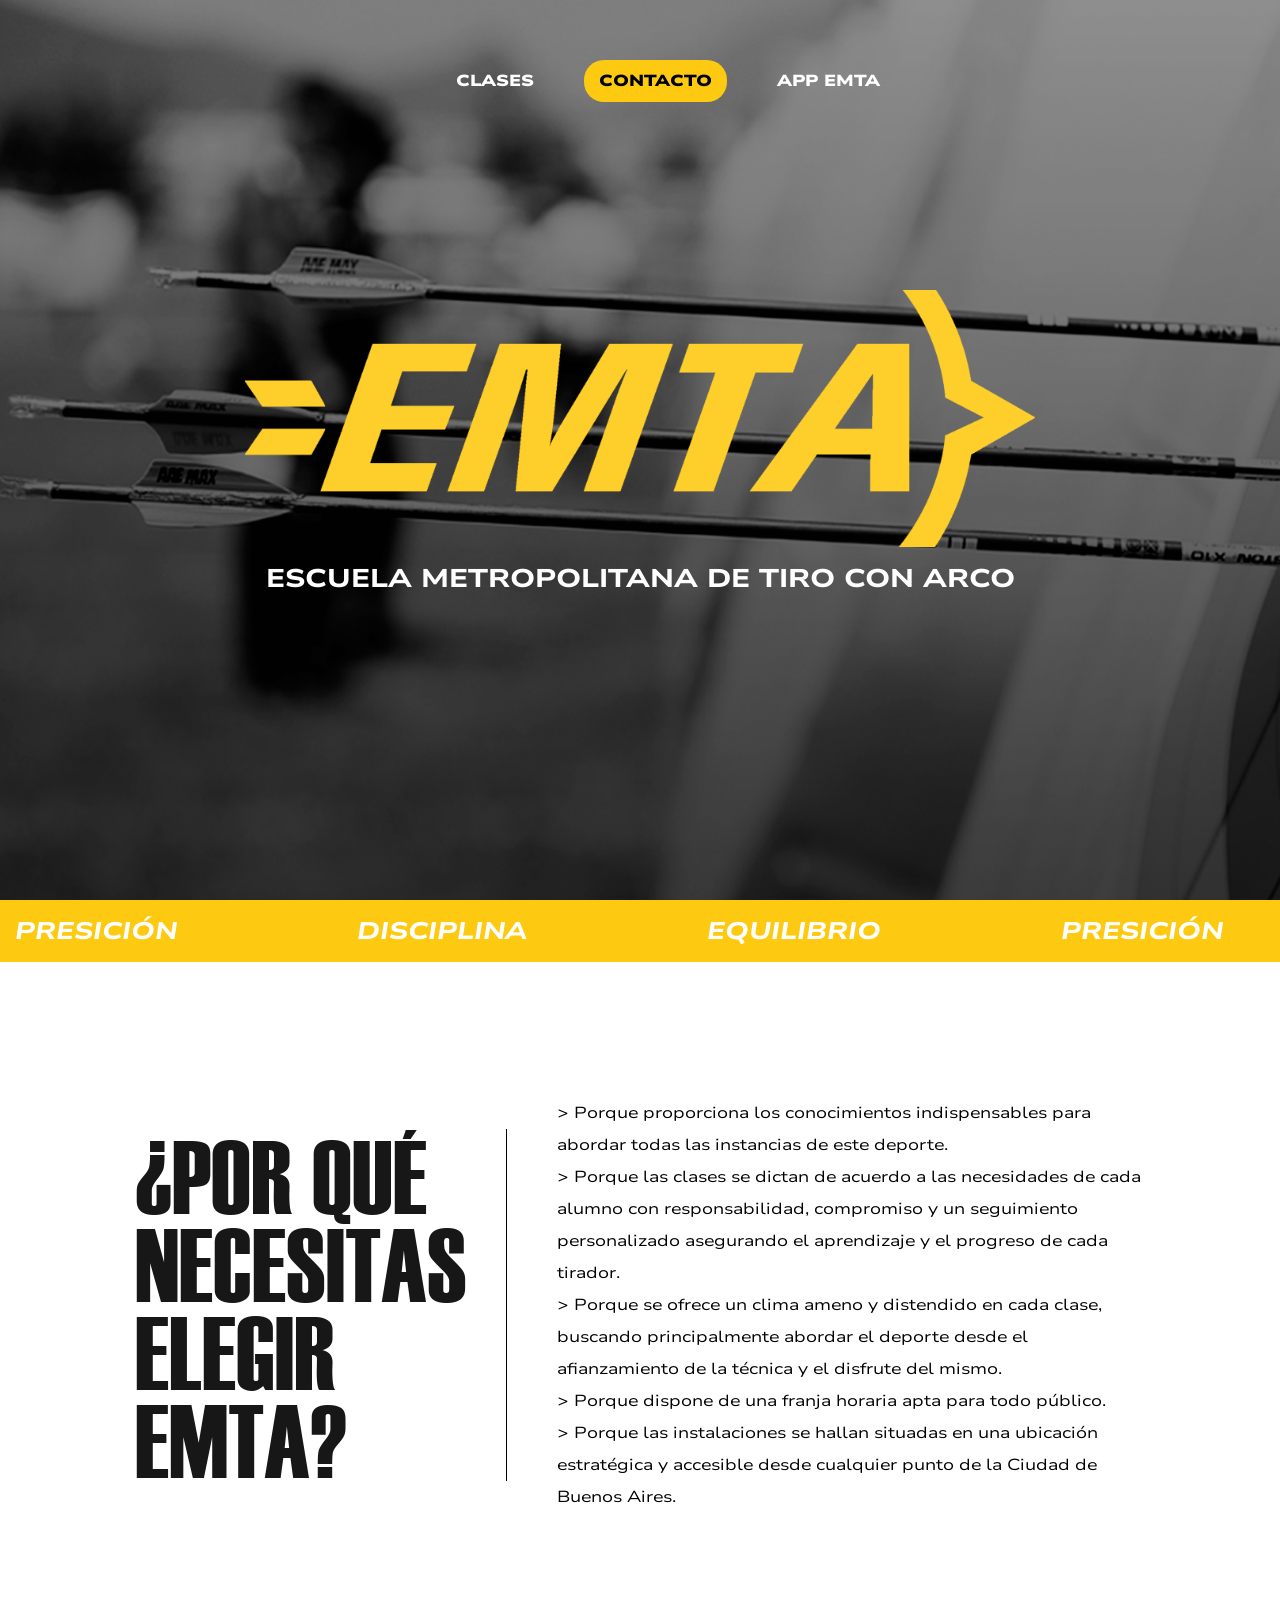
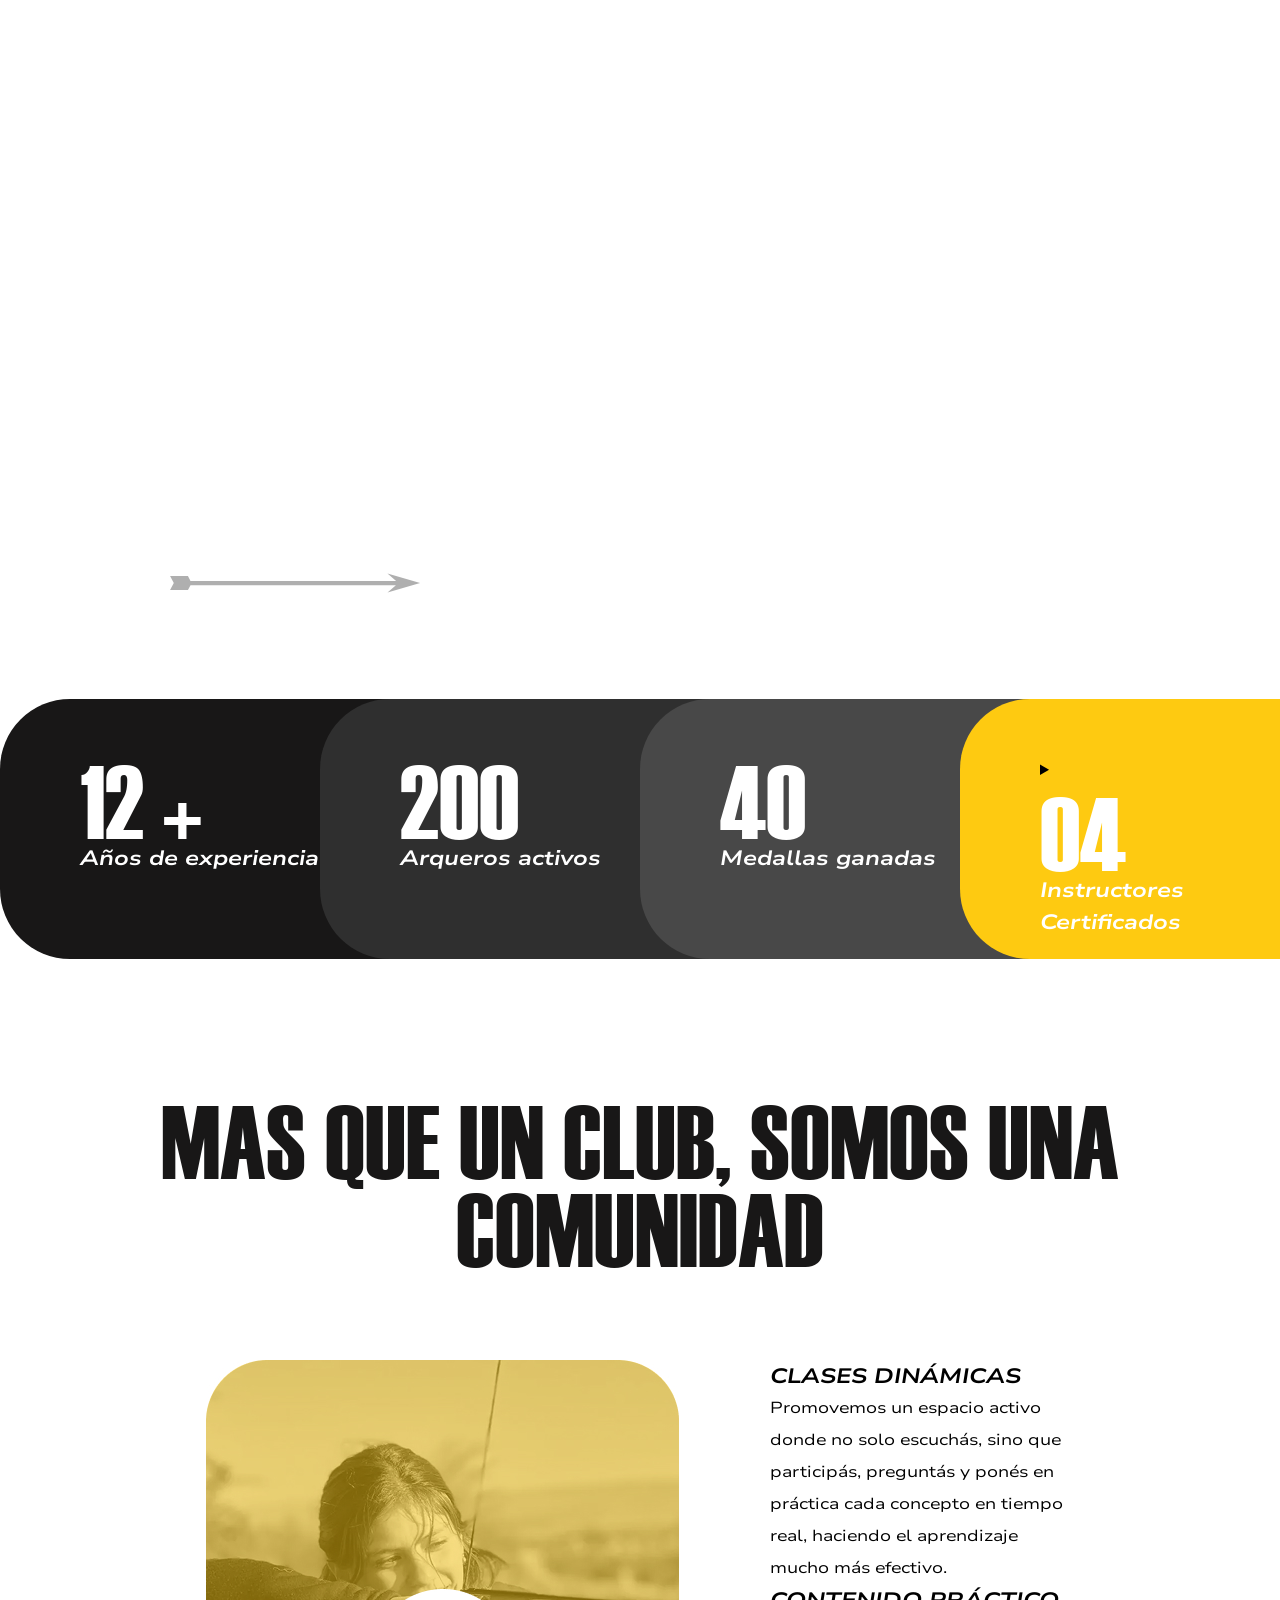
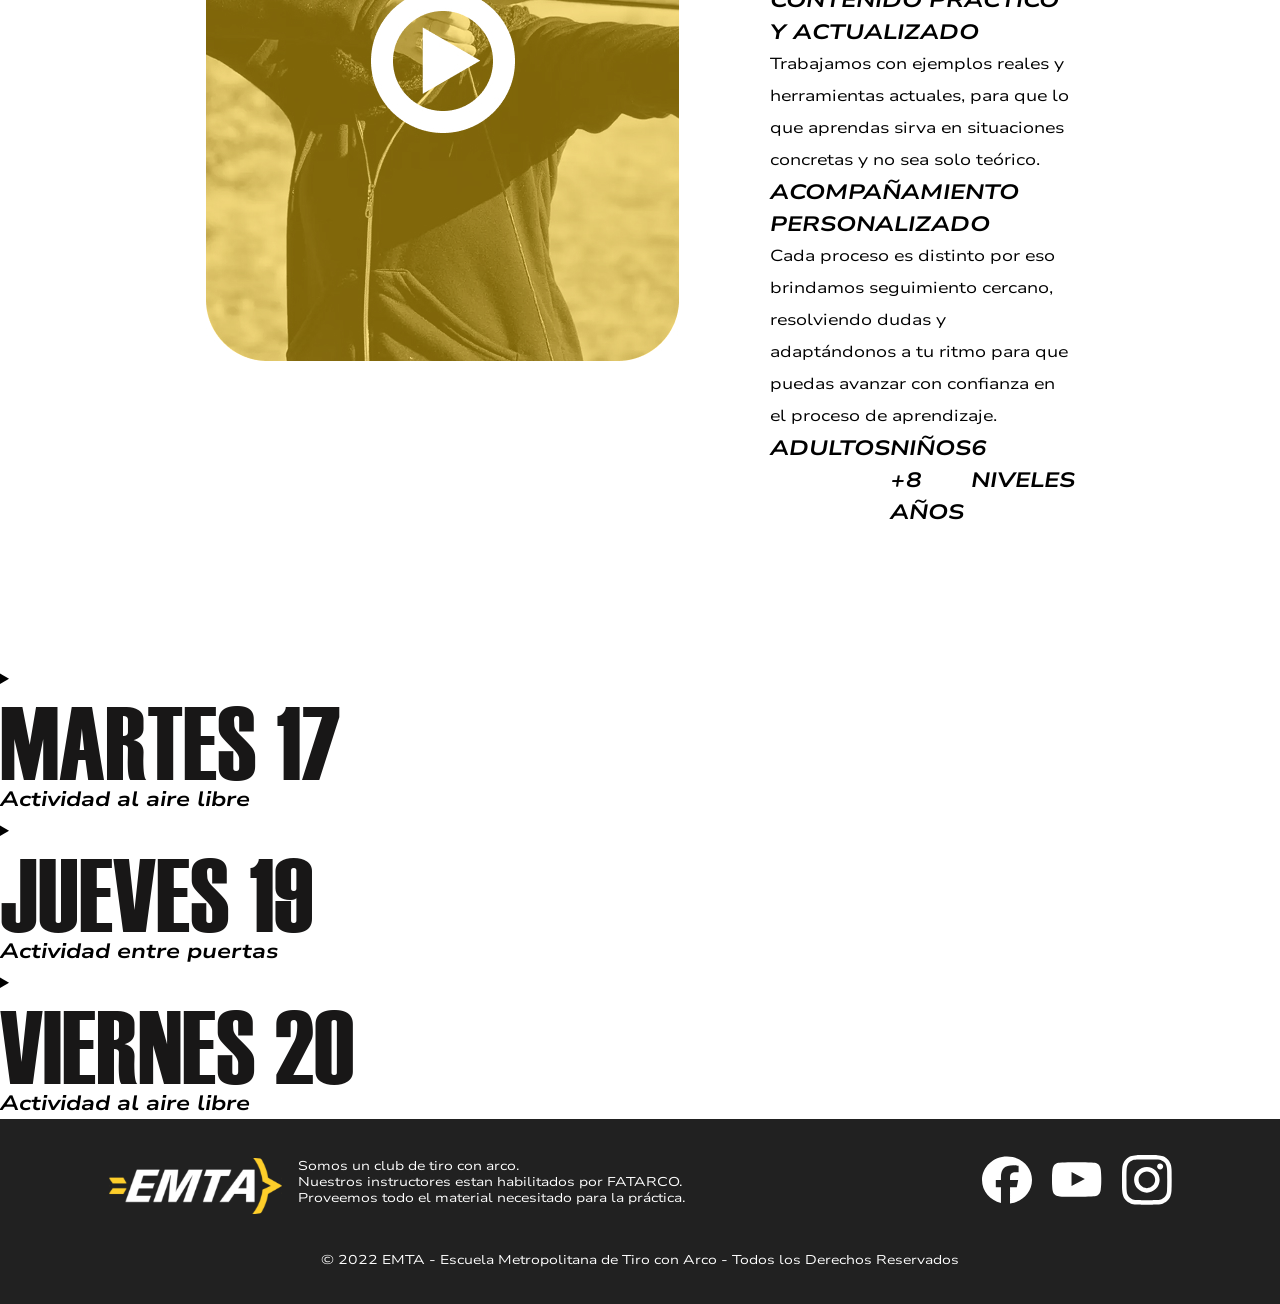
==== commit 2f1e7bcd: "ajustes-clases" ====
--- a/index.html
+++ b/index.html
@@ -13,12 +13,10 @@
     <style>
         @import url('https://fonts.googleapis.com/css2?family=Nunito+Sans:ital,opsz,wght@0,6..12,200..1000;1,6..12,200..1000&display=swap');
     </style>
-    <link rel="stylesheet" type="text/css" href="js/js-style.css">
 
 </head>
 
 <body>
-
     <header id="nav-index">
         <nav>
             <a href="clases.html">CLASES</a>
@@ -27,10 +25,7 @@
         </nav>
     </header>
 
-
-
     <main>
-
         <section id="hero">
             <img id="logo-ppal" src="imgemta/logotipo_am.svg" alt="Logotipo EMTA" width="790" height="257" />
             <h1>ESCUELA METROPOLITANA DE TIRO CON ARCO</h1>
@@ -50,7 +45,6 @@
                 <h3>EQUILIBRIO</h3>
             </div>
         </section>
-
 
         <section id="porque-emta">
             <h2>¿POR QUÉ NECESITAS ELEGIR EMTA?</h2>
@@ -71,15 +65,12 @@
             </ul>
         </section>
 
-
-
         <figure class="flecha-arco-animados">
             <!-- la flecha animada seria la imgenta/animacion2arcoyflecha como HOVER en CSS -->
             <img src="imgemta/animacion1arcoyflecha.svg" alt="animación de arco y flecha para separador" width="1920"
                 height="334" />
         </figure>
 
-
         <section id="instructores">
             <div class="años-experiencia">
                 <h2>12 +</h2>
@@ -181,129 +172,61 @@
             </article>
         </section>
 
-
-        <div class="seccion-galeria">
-            <div class="fondo-amarillo-emta"></div>
-
-            <div class="container">
-                <div class="button btn-left" onclick="shiftLeft()">❮</div>
-                <div class="button btn-right" onclick="shiftRight()">❯</div>
-
-                <div class="cards-wrapper">
-                    <ul class="cards__container">
-                        <li class="box"><img src="js/img-clasesgaleria/galeria-uno.jpg" alt="imagen 1" /></li>
-                        <li class="box"><img src="js/img-clasesgaleria/galeria-dos.jpg" alt="imagen 2" /></li>
-                        <li class="box"><img src="js/img-clasesgaleria/galeria-tres.jpg" alt="imagen 3" /></li>
-                        <li class="box"><img src="js/img-clasesgaleria/galeria-cuatro.jpg" alt="imagen 4" /></li>
-                        <li class="box"><img src="js/img-clasesgaleria/galeria-cinco.jpg" alt="imagen 5" /></li>
-                        <li class="box"><img src="js/img-clasesgaleria/galeria-uno.jpg" alt="imagen 1-copia" /></li>
-                        <li class="box"><img src="js/img-clasesgaleria/galeria-dos.jpg" alt="imagen 2-copia" /></li>
-                    </ul>
-                </div>
-            </div>
-        </div>
-
-
-        <section id="actividades">
-            <details>
-                <summary class="martes">
-                    <h2>MARTES 17</h2>
-                    <h3>Actividad al aire libre</h3>
-                </summary>
-
-                <article class="abierto-martes">
-                    <div class="info-actividades">
-                        <div>
-                            <h2>Desafío de presición</h2>
-                            <h3>Anotate y participá por el premio</h3>
-                        </div>
-                        <p>La Escuela EMTA invita a todos los estudiantes y participantes del evento a sumarse al “Desafío de Precisión”, una actividad recreativa de tiro con arco donde cada participante deberá demostrar su puntería en una competencia contrarreloj. El desafío consiste en acertar la mayor cantidad de tiros posibles en un tiempo limitado, acumulando puntos según la precisión de cada disparo. Para participar, los interesados deberán anotarse previamente en el stand principal de inscripción presentando nombre y curso. La escuela proporcionará el arco, las flechas y los elementos de seguridad necesarios. Se recomienda asistir con ropa cómoda y calzado deportivo para facilitar la movilidad durante la actividad.</p>
-                    </div>
-<<<<<<< HEAD
-                    <img src="imgemta/dianaconflechas.jpg" alt="portada de la actividad de presición" width="535" height="535">
-                </article>
-            </details>
-=======
-                    <p>La Escuela EMTA invita a todos los estudiantes y participantes del evento a sumarse al “Desafío
-                        de Precisión”, una actividad recreativa de tiro con arco donde cada participante deberá
-                        demostrar su puntería en una competencia contrarreloj. El desafío consiste en acertar la mayor
-                        cantidad de tiros posibles en un tiempo limitado, acumulando puntos según la precisión de cada
-                        disparo. Para participar, los interesados deberán anotarse previamente en el stand principal de
-                        inscripción presentando nombre y curso. La escuela proporcionará el arco, las flechas y los
-                        elementos de seguridad necesarios. Se recomienda asistir con ropa cómoda y calzado deportivo
-                        para facilitar la movilidad durante la actividad.</p>
-                </div>
-                <img src="imgemta/dianaconflechas.jpg" alt="portada de la actividad de presición" width="535"
-                    height="353">
+        <!-- ACÁ VA LA GALERÍA-->
+
+        <details>
+            <summary class="martes">
+                <h2>MARTES 17</h2>
+                <h3>Actividad al aire libre</h3>
+            </summary>
+
+            <article>
+                <div>
+                    <div>
+                        <h2>Desafío de presición</h2>
+                        <h3>Anotate y participá por el premio</h3>
+                    </div>
+                    <p>La Escuela EMTA invita a todos los estudiantes y participantes del evento a sumarse al “Desafío de Precisión”, una actividad recreativa de tiro con arco donde cada participante deberá demostrar su puntería en una competencia contrarreloj. El desafío consiste en acertar la mayor cantidad de tiros posibles en un tiempo limitado, acumulando puntos según la precisión de cada disparo. Para participar, los interesados deberán anotarse previamente en el stand principal de inscripción presentando nombre y curso. La escuela proporcionará el arco, las flechas y los elementos de seguridad necesarios. Se recomienda asistir con ropa cómoda y calzado deportivo para facilitar la movilidad durante la actividad.</p>
+                </div>
+                <img src="imgemta/dianaconflechas.jpg" alt="portada de la actividad de presición" width="535" height="353">
             </article>
         </details>
->>>>>>> 9abdf8a82200f4862fbe694bacc9b2d8b3310b9b
-
-            <details>
-                <summary class="jueves">
-                    <h2>JUEVES 19</h2>
-                    <h3>Actividad entre puertas</h3>
-                </summary>
-
-                <article  class="abierto-jueves">
-                    <div class="info-actividades">
-                        <div>
-                            <h2>Simulador de tiro</h2>
-                            <h3>Viví la experiencia</h3>
-                        </div>
-                        <p>Acercate a participar del “Simulador de tiro”, una experiencia interactiva donde podrán poner a prueba su puntería en desafíos digitales inspirados en competencias reales de tiro con arco. La actividad se realizará por turnos y cada participante contará con un tiempo limitado para sumar la mayor cantidad de puntos posibles acertando a distintos blancos virtuales. Para inscribirse, deberán acercarse al sector de acreditación del evento y completar sus datos. No es necesario contar con experiencia previa, ya que habrá una breve explicación antes de comenzar. Se recomienda asistir con ropa cómoda para disfrutar mejor de la experiencia.</p>
-                    </div>
-<<<<<<< HEAD
-                    <img src="imgemta/simulador.jpg" alt="portada de la actividad entre puertas" width="535" height="535">
-                </article>
-            </details>
-=======
-                    <p>Acercate a participar del “Simulador de tiro”, una experiencia interactiva donde podrán poner a
-                        prueba su puntería en desafíos digitales inspirados en competencias reales de tiro con arco. La
-                        actividad se realizará por turnos y cada participante contará con un tiempo limitado para sumar
-                        la mayor cantidad de puntos posibles acertando a distintos blancos virtuales. Para inscribirse,
-                        deberán acercarse al sector de acreditación del evento y completar sus datos. No es necesario
-                        contar con experiencia previa, ya que habrá una breve explicación antes de comenzar. Se
-                        recomienda asistir con ropa cómoda para disfrutar mejor de la experiencia.</p>
+
+        <details>
+            <summary class="jueves">
+                <h2>JUEVES 19</h2>
+                <h3>Actividad entre puertas</h3>
+            </summary>
+
+            <article>
+                <div>
+                    <div>
+                        <h2>Simulador de tiro</h2>
+                        <h3>Viví la experiencia</h3>
+                    </div>
+                    <p>Acercate a participar del “Simulador de tiro”, una experiencia interactiva donde podrán poner a prueba su puntería en desafíos digitales inspirados en competencias reales de tiro con arco. La actividad se realizará por turnos y cada participante contará con un tiempo limitado para sumar la mayor cantidad de puntos posibles acertando a distintos blancos virtuales. Para inscribirse, deberán acercarse al sector de acreditación del evento y completar sus datos. No es necesario contar con experiencia previa, ya que habrá una breve explicación antes de comenzar. Se recomienda asistir con ropa cómoda para disfrutar mejor de la experiencia.</p>
                 </div>
                 <img src="imgemta/simulador.jpg" alt="portada de la actividad entre puertas" width="535" height="353">
             </article>
         </details>
->>>>>>> 9abdf8a82200f4862fbe694bacc9b2d8b3310b9b
-
-            <details>
-                <summary class="viernes">
-                    <h2>VIERNES 20</h2>
-                    <h3>Actividad al aire libre</h3>
-                </summary>
-
-                <article  class="abierto-viernes">
-                    <div class="info-actividades">
-                        <div>
-                            <h2>Competencia grupal</h2>
-                            <h3>Para vos y tus compañeros</h3>
-                        </div>
-                        <p>Pueden participar de la “Competencia por Equipos”, una actividad de tiro con arco donde los participantes deberán trabajar en conjunto para sumar la mayor cantidad de puntos posibles. Los equipos estarán conformados por 4 integrantes y serán organizados según rangos de edad para garantizar una competencia más equilibrada y dinámica. La actividad contará con rondas clasificatorias y finales, realizadas en tiempos determinados. Para participar, los interesados deberán inscribirse previamente en el sector de acreditación del evento presentando sus datos personales. La escuela proporcionará todo el equipamiento necesario y se recomienda asistir con ropa cómoda y calzado deportivo.</p>
-                    </div>
-<<<<<<< HEAD
-                    <img src="imgemta/engrupos.jpg" alt="portada de la actividad en grupo" width="535" height="535">
-                </article>
-            </details>
-        </section>
-=======
-                    <p>Pueden participar de la “Competencia por Equipos”, una actividad de tiro con arco donde los
-                        participantes deberán trabajar en conjunto para sumar la mayor cantidad de puntos posibles. Los
-                        equipos estarán conformados por 4 integrantes y serán organizados según rangos de edad para
-                        garantizar una competencia más equilibrada y dinámica. La actividad contará con rondas
-                        clasificatorias y finales, realizadas en tiempos determinados. Para participar, los interesados
-                        deberán inscribirse previamente en el sector de acreditación del evento presentando sus datos
-                        personales. La escuela proporcionará todo el equipamiento necesario y se recomienda asistir con
-                        ropa cómoda y calzado deportivo.</p>
+
+        <details>
+            <summary class="viernes">
+                <h2>VIERNES 20</h2>
+                <h3>Actividad al aire libre</h3>
+            </summary>
+
+            <article>
+                <div>
+                    <div>
+                        <h2>Competencia grupal</h2>
+                        <h3>Para vos y tus compañeros</h3>
+                    </div>
+                    <p>Pueden participar de la “Competencia por Equipos”, una actividad de tiro con arco donde los participantes deberán trabajar en conjunto para sumar la mayor cantidad de puntos posibles. Los equipos estarán conformados por 4 integrantes y serán organizados según rangos de edad para garantizar una competencia más equilibrada y dinámica. La actividad contará con rondas clasificatorias y finales, realizadas en tiempos determinados. Para participar, los interesados deberán inscribirse previamente en el sector de acreditación del evento presentando sus datos personales. La escuela proporcionará todo el equipamiento necesario y se recomienda asistir con ropa cómoda y calzado deportivo.</p>
                 </div>
                 <img src="imgemta/engrupos.jpg" alt="portada de la actividad en grupo" width="535" height="353">
             </article>
         </details>
->>>>>>> 9abdf8a82200f4862fbe694bacc9b2d8b3310b9b
     </main>
 
     <script>
@@ -316,9 +239,6 @@
             }
         });
     </script>
-
-    <script src="js/app.js"></script>
-
 </body>
 
 <footer>
--- a/estilos.css
+++ b/estilos.css
@@ -82,7 +82,6 @@
     font-variation-settings: "wdth" 800;
     font-style: italic;
     font-size: 1.3rem;
-    line-height: 3.5rem;
 }
 
 li {
@@ -126,7 +125,7 @@
         gap: 20px;
         img { border-radius: 0px;}
     }
-
+    
     a:hover {
         filter: brightness(80%);
     }
@@ -226,9 +225,6 @@
     details {
         background-color: #FECA11;
         width: 25%;
-        h2, h3 {
-            color: black;
-        }
     }
 }
 
@@ -257,96 +253,6 @@
     .keywords {
         display: flex;
         justify-content: space-evenly;
-    }
-}
-
-/** actividades **/
-#actividades {
-    margin-top: 5vh;
-    details {
-        width: 100%;
-    }
-    .martes,.jueves,.viernes {
-        display: flex;
-        flex-direction: column;
-        align-items: center;
-        padding: 5vh;
-        width: 100%;
-        gap: 20px;
-
-        h3 {
-            padding: 0px 30px;
-            border-radius: 30px;
-        }
-    }
-
-    article {
-        display: flex;
-        justify-content: space-evenly;
-        padding: 5vh;
-
-        .info-actividades {
-            max-width: 40%;
-            display: flex;
-            flex-direction: column;
-            justify-content: space-around;
-        }
-    }
-
-    .abierto-martes, .abierto-jueves, .abierto-viernes {
-        border-radius: 0px 0px 50px 50px;
-    }
-
-    .martes, .abierto-martes {
-        background-color: #FECA11;
-    }
-    .martes {
-        border-radius: 50px 50px 0px 0px;
-        h3 {
-            background-color: #181717;
-            color: white;
-        }
-    }
-
-    .jueves, .abierto-jueves {
-        background-color: #212121;
-        h2, p {
-            color: white;
-        }
-    }
-    .jueves {
-        h2 {
-            color: white;
-        }
-        h3 {
-            background-color: #FECA11;
-        }
-    }
-    .abierto-jueves {
-        h3 {
-            color: white;
-        }
-    }
-
-    .viernes, .abierto-viernes {
-        background-color: #484848;
-        h2, p {
-            color: white;
-        }
-    }
-    .viernes {
-        h2 {
-            color: white;
-        }
-        h3 {
-            background-color: #212121;
-            color: white;
-        }
-    }
-    .abierto-viernes {
-        h3 {
-            color: white;
-        }
     }
 }
 
@@ -451,184 +357,65 @@
 /*clases y horarios*/
 
 #nav-clases {
+    width: 95%;
+    display: flex;
+    justify-content: center;
+    margin: 60px;
+    gap: 60px;
+    a{ 
+        font-weight: 900;
+        color: rgb(0, 0, 0);
+        font-size: 1rem;
+        display: flex;
+        align-items: center;
+    }    
+}
+
+#informacion{
+    display: flex;
+    justify-content: space-around;
+    width: 80%;
+    align-items: flex-start;
+    margin: 0 auto;
+    flex-direction: column;
+    gap: 50px;
+}
+
+.horarios{
+    display: flex;
+    flex-direction: row;
+    gap: 50px;
+}
+
+.reserva{
+    display: flex;
+    flex-direction: column;
+    border: black solid 2px;
+    padding: 70px;
+    gap: 25px;
+    align-items: center;
+
+    input{
+        width: 140px;
+        background-color: #FECA11;
+        font-size: 1rem;
+        line-height: 1.3rem;
+        color: black;
+        border: none;
+        padding: 8px 20px;
+        border-radius: 25px;
+    }
+}
+
+.textos{
+    display: flex;
+    flex-direction: column;
+    gap: 50px;
+}
+
+.imgarco{
     position: absolute;
-    width: 95%;
-    display: flex;
-    justify-content: center;
-    margin: 60px;
-
-    nav {
-        display: flex;
-        gap: 50px;
-        align-items: center;
-
-        a{ 
-            font-weight: 900;
-            color: rgb(0, 0, 0);
-            font-size: 1rem;
-        }
-
-        .contacto-nav {
-            background-color: #FECA11;
-            padding: 5px 15px;
-            border-radius: 20px;
-            color: black;
-        }
-        .contacto-nav:hover {
-            filter: saturate(50%)
-        }
-    }
-}
-
-.clases-pagina{
-    max-width: 1350px;
-    margin: 0 auto;
-    padding: 60px 20px;
-}
-
-.clases-titulo{
-    font-family: "Haettenschweiler Regular", sans-serif;
-    font-size: 85px;
-    font-weight: normal;
-    line-height: 1;
-    margin-bottom: 40px;
-}
-
-.contenido{
-    display: flex;
-    gap: 30px;
-    align-items: flex-start;
-}
-
-.clases-imagen{
-    flex: 0 0 320px;
-}
-
-
-.clases-texto{
-    flex: 1;
-}
-
-.cuadro-contacto{
-    border: 1px solid #bdbdbd;
-    padding: 25px;
-}
-
-.texto-alumnos{
-    font-family: "Nunito Sans", sans-serif;
-    font-size: 22px;
-    line-height: 1.6;
-    margin-bottom: 25px;
-}
-
-.contacto-boton{
-    display: block;
-    margin: 0 auto;
-    background: #f1c40f;
-    border: none;
-    border-radius: 20px;
-    padding: 12px 40px;
-    font-weight: bold;
-    cursor: pointer;
-}
-
-.separador-equipamiento{
-    border: none;
-    border-top: 1px solid #bdbdbd;
-    margin: 15px 0;
-}
-
-.titulo-equipamiento{
-    font-family: "Nunito Sans", sans-serif;
-    font-size: 30px;
-    font-weight: bold;
-    margin-bottom: 2px;
-}
-
-.texto-equipamiento{
-    font-family: "Nunito Sans", sans-serif;
-    font-size: 25px;
-    line-height: 1.5;
-}
-
-.cuadro-contacto{
-    border: 1px solid #bdbdbd;
-    padding: 24px;
-    text-align: center;
-}
-
-.horarios{
-    display: grid;
-    grid-template-columns: repeat(6, 1fr);
-    gap: 6px;
-    margin-top: 60px;
-}
-
-.dias{
-    text-align: center;
-}
-
-.dia-titulo{
- background: #f1c40f;
-    font-size: 22px;
-    font-weight: bold;
-    padding: 10px;
-    margin-bottom: 3px;
-}
-
-
-.clase{
-    background: #d8d8d8;
-    padding: 4px;
-    margin-bottom: 3px;
-    font-family: "Nunito Sans", sans-serif;
-    font-size: 25px;
-}
-
-.clase-destacada{
-    background: #ead57a;
-    padding: 6px;
-    margin-bottom: 3px;
-    font-family: "Nunito Sans", sans-serif;
-    font-size: 25px;
-}
-
-.clase p,
-.clase-destacada p{
-    margin: 0;
-}
-
-.dia-infantil{
-    background: white;
-    padding: 8px;
-    font-family: "Nunito Sans", sans-serif;
-    font-size: 2px;
-    font-weight: bold;
-}
-
-.espacio{
-    background: #efefef;
-    border: 1px solid #d8d8d8;
-    height: 95px;
-    margin-bottom: 3px;
-}
-
-.espacio-pequeno{
-    background: #efefef;
-    border: 1px solid #d8d8d8;
-    height: 40px;
-    margin-bottom: 3px;
-}
-
-.clases-titulo{
-    display: block;
-    font-size: 130px;
-    color: rgb(0, 0, 0);
-    margin-bottom: 40px;
-}
-
-.clase p,
-.clase-destacada p{
-    font-size: 22px;
-    margin: 0;
+    top: 0;
+    right: 0;
+    border-radius: 0;
 }
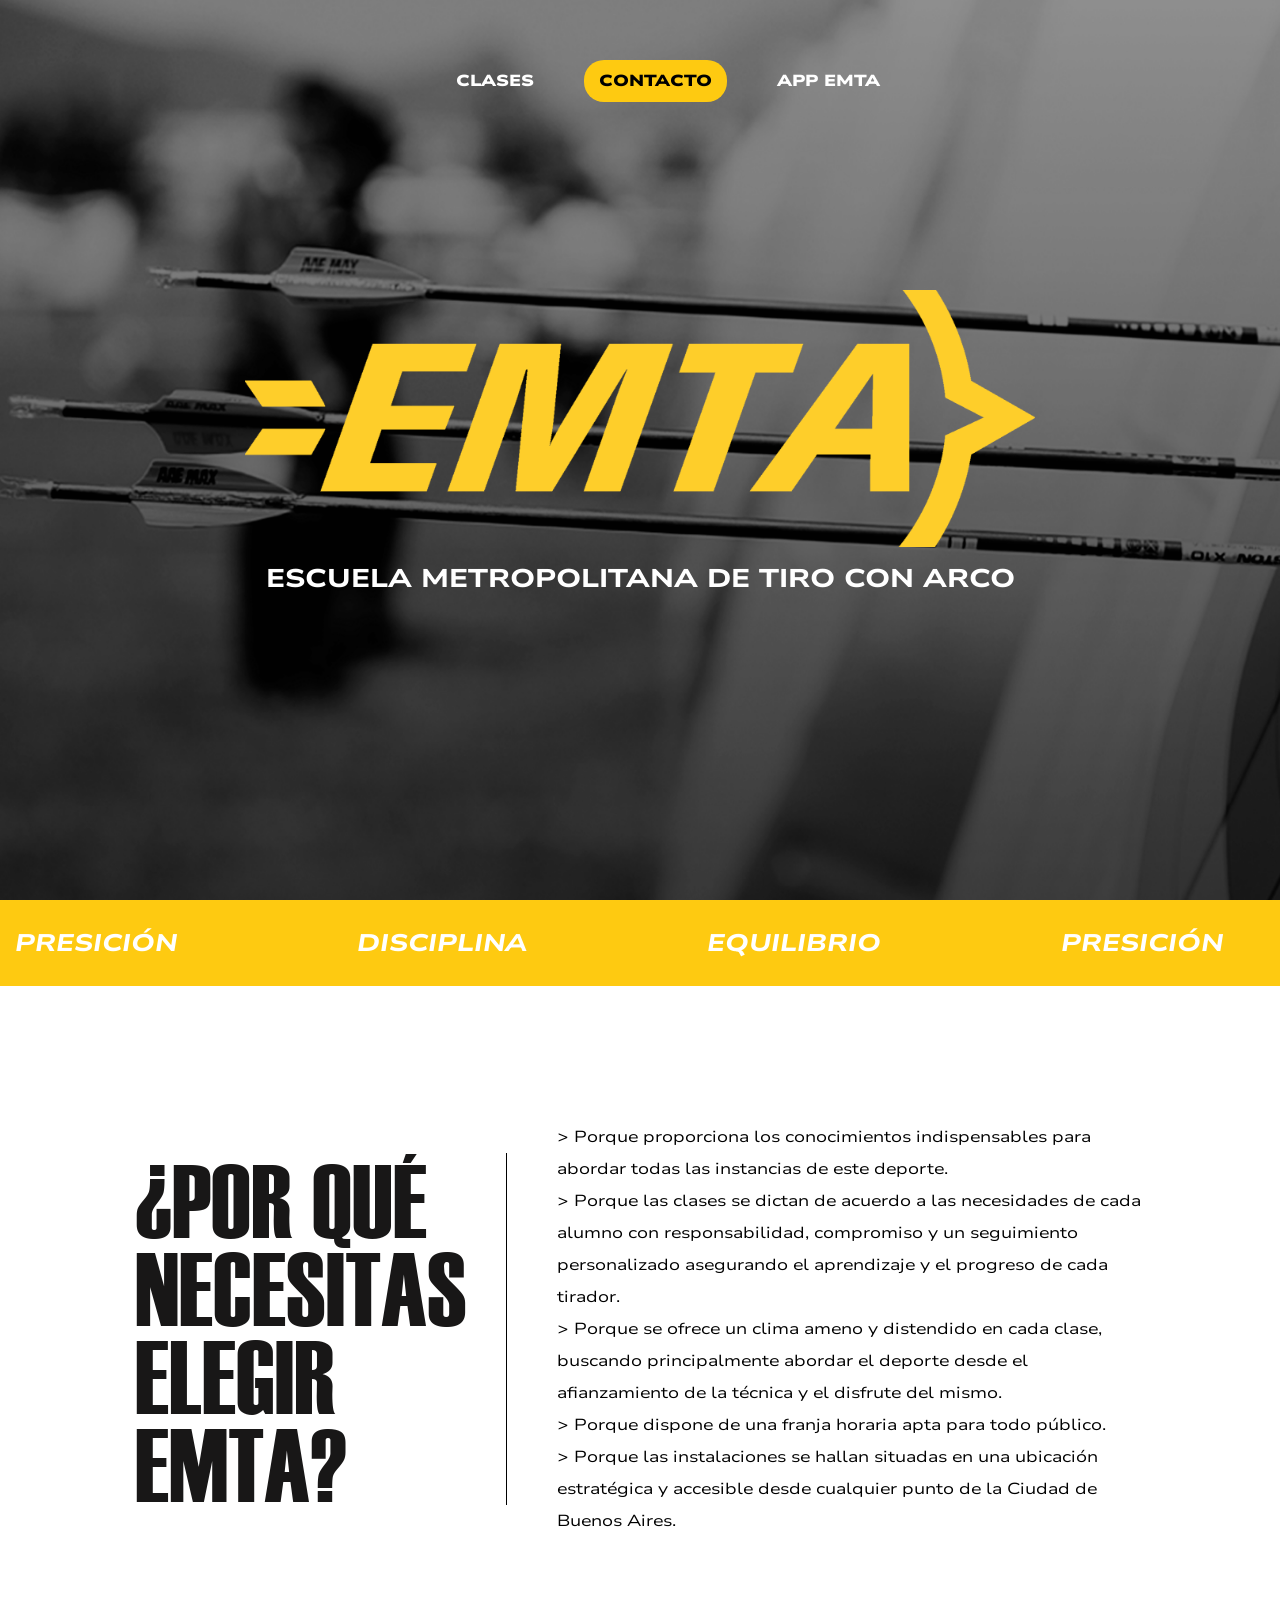
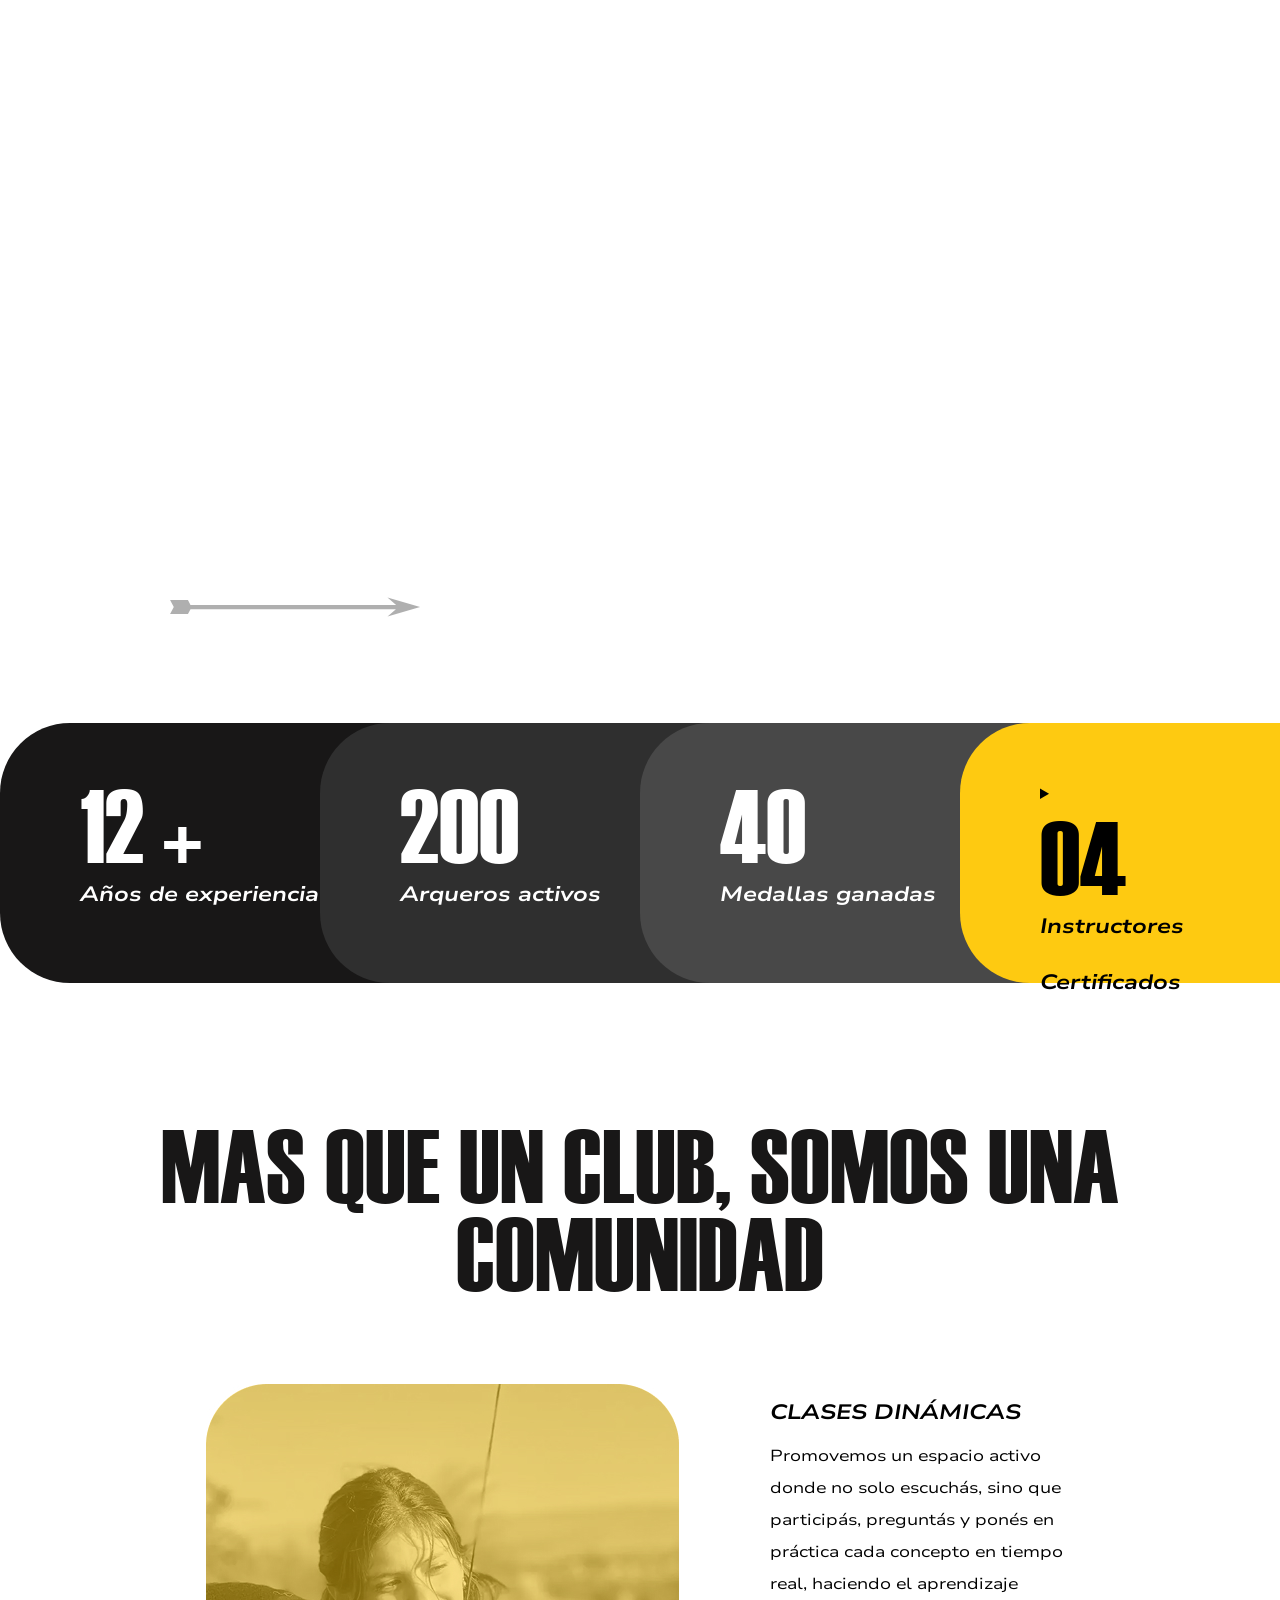
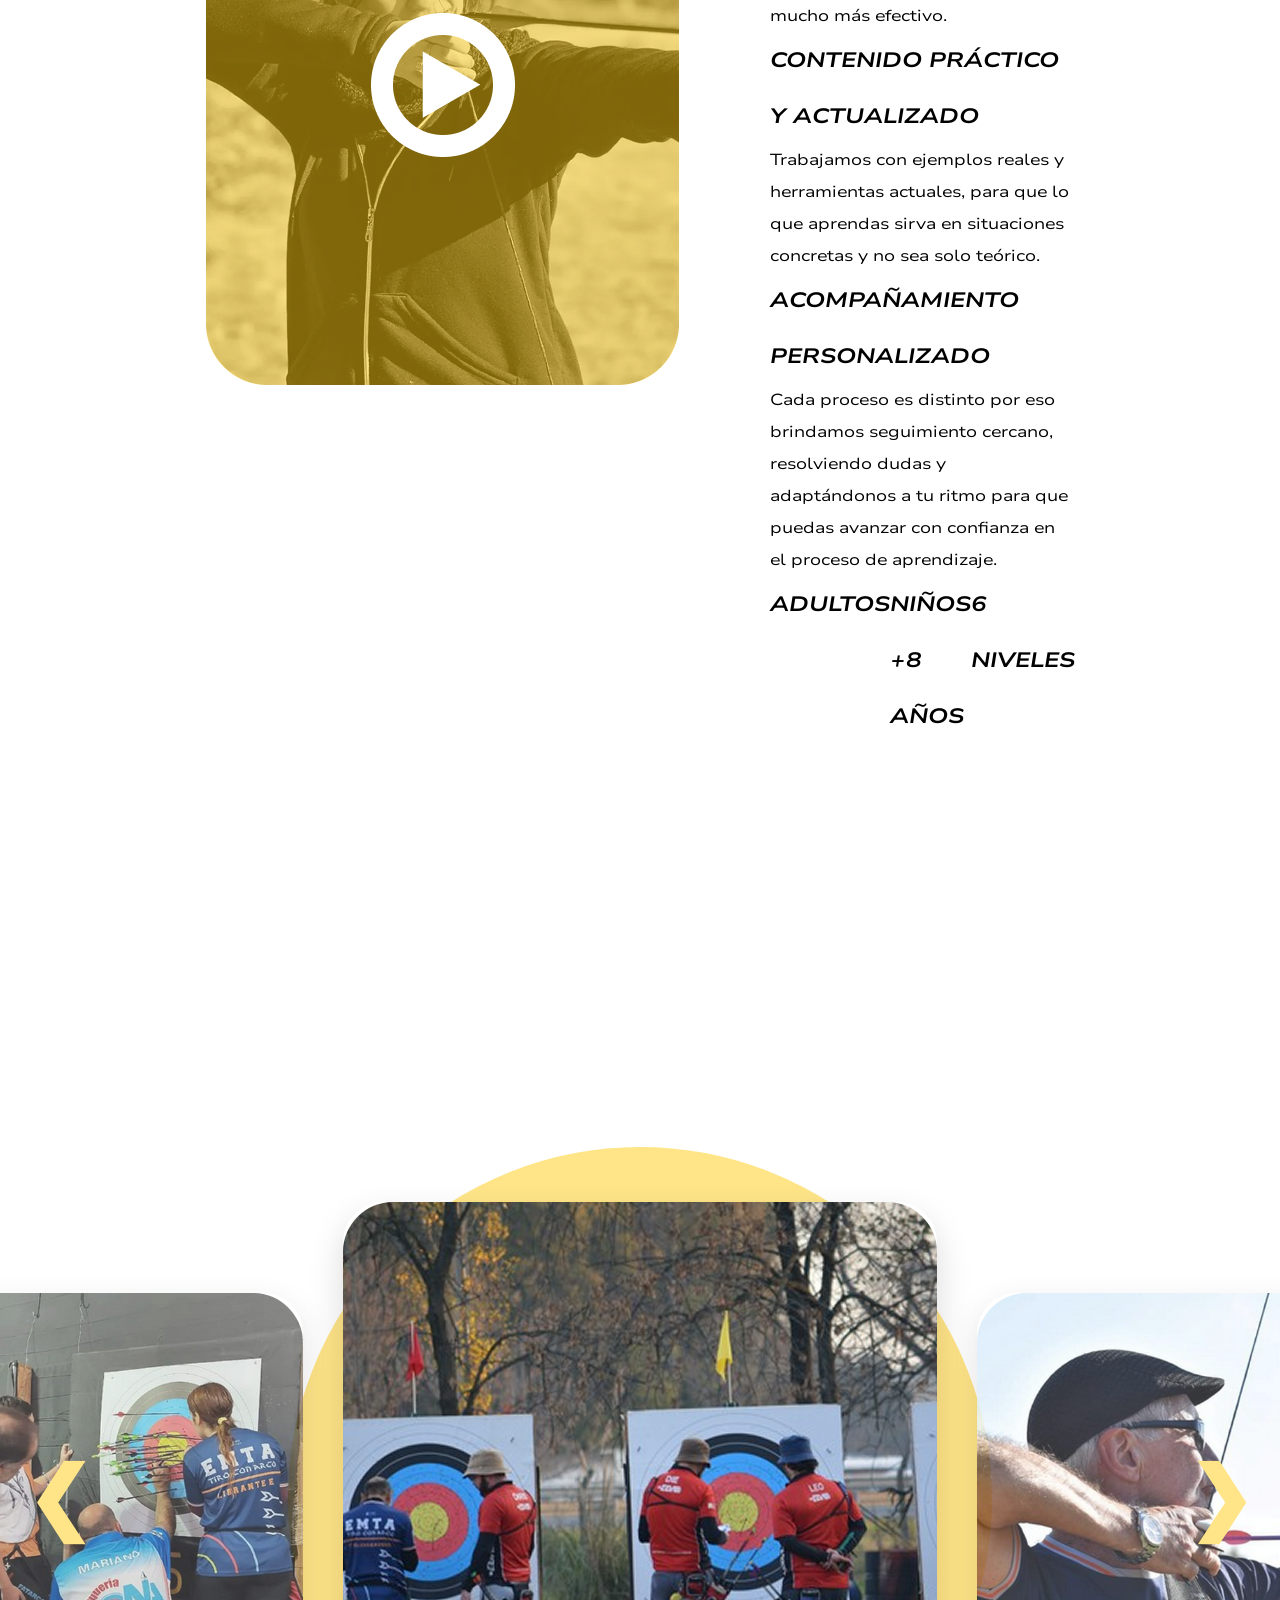
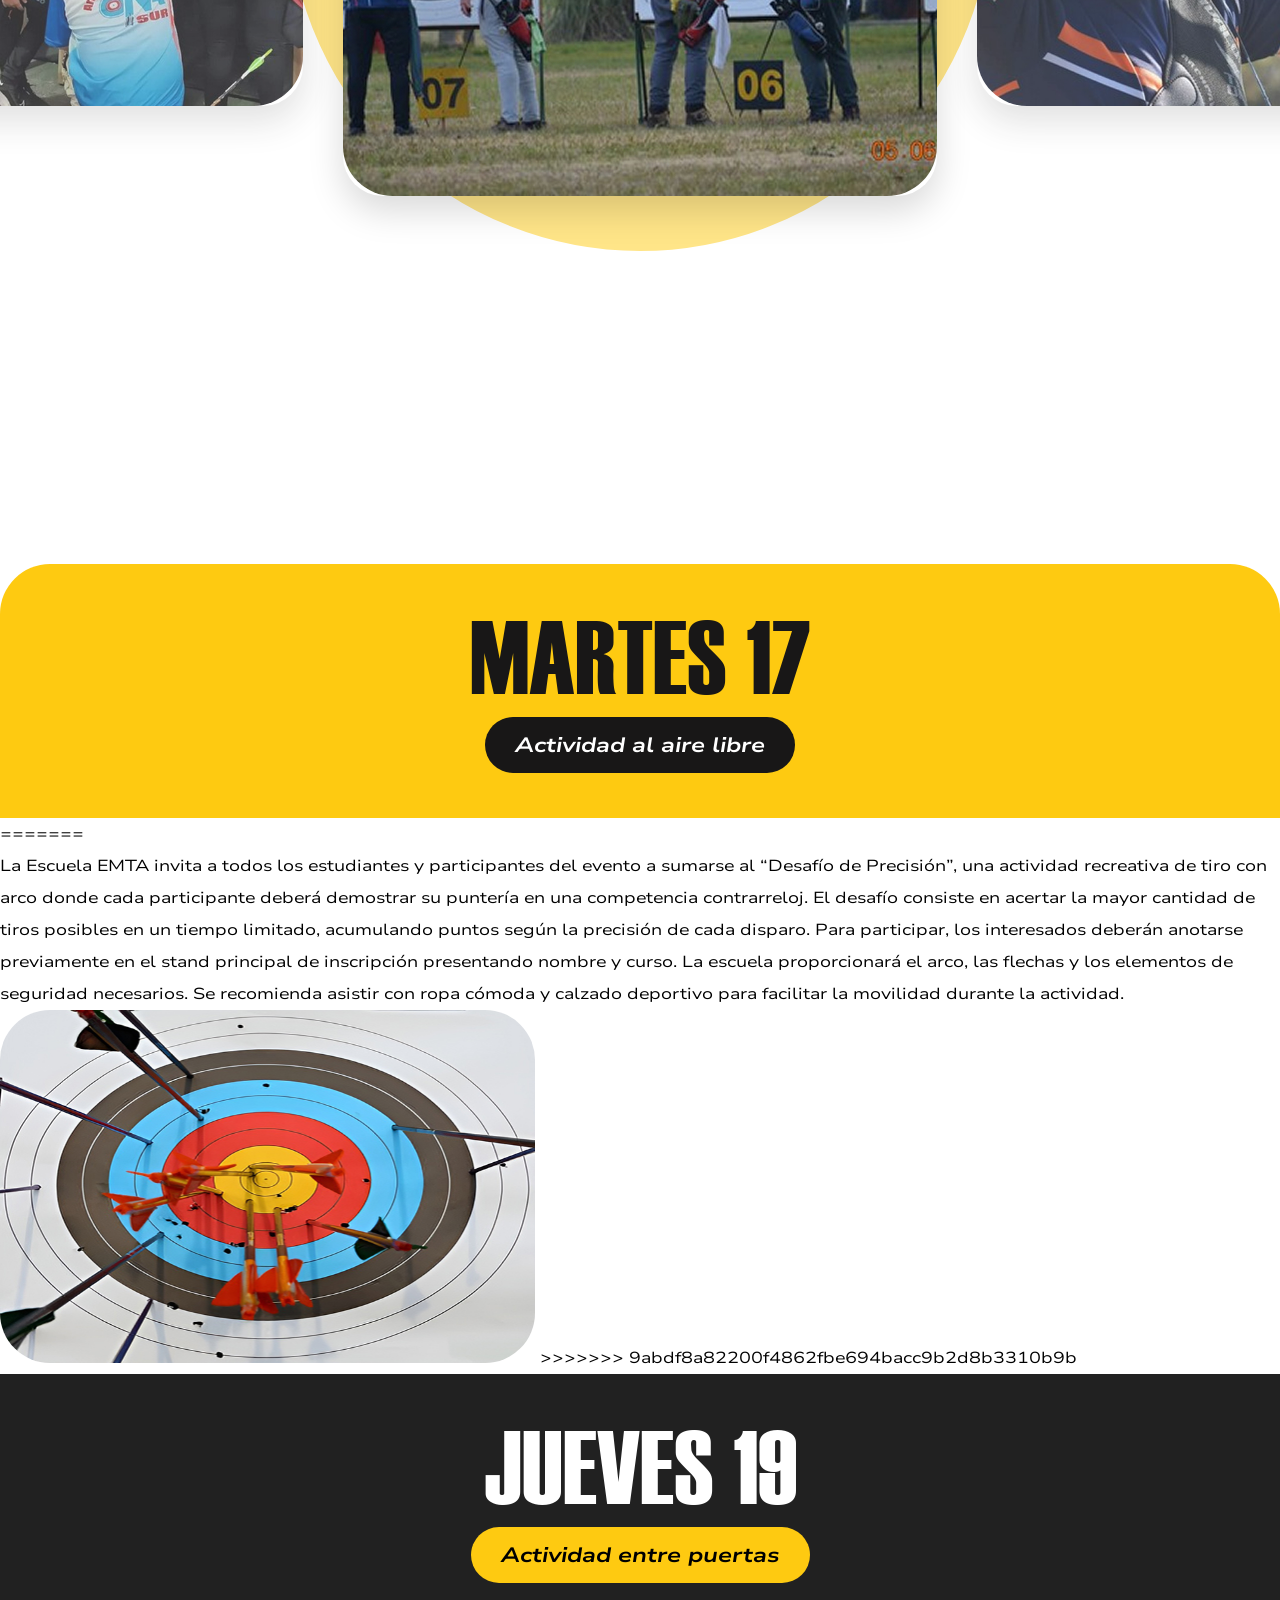
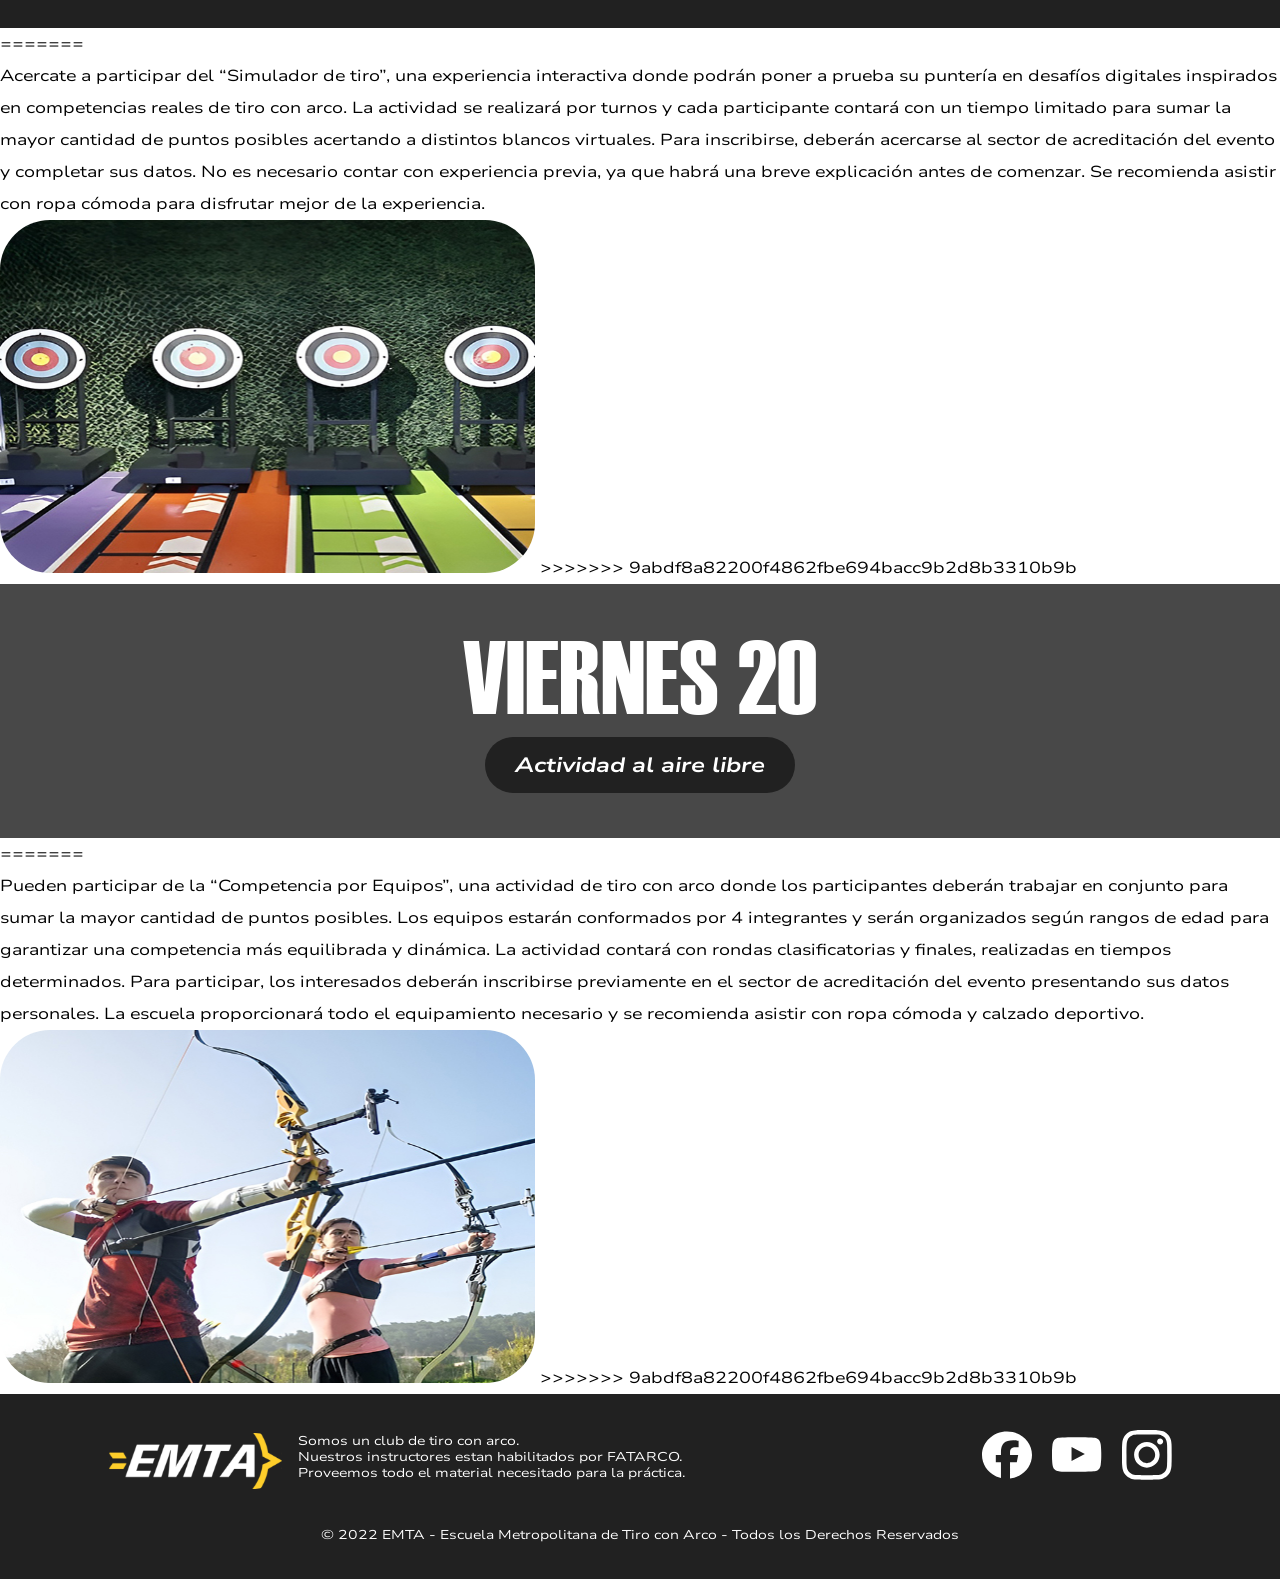
==== commit 281d63e1: "Merge branch 'main' of https://github.com/Compu3Unla/esc-metropolitana-tiro-con-arco-2026-1" ====
--- a/index.html
+++ b/index.html
@@ -13,6 +13,7 @@
     <style>
         @import url('https://fonts.googleapis.com/css2?family=Nunito+Sans:ital,opsz,wght@0,6..12,200..1000;1,6..12,200..1000&display=swap');
     </style>
+    <link rel="stylesheet" type="text/css" href="js/js-style.css">
 
 </head>
 
@@ -172,61 +173,129 @@
             </article>
         </section>
 
-        <!-- ACÁ VA LA GALERÍA-->
-
-        <details>
-            <summary class="martes">
-                <h2>MARTES 17</h2>
-                <h3>Actividad al aire libre</h3>
-            </summary>
-
-            <article>
-                <div>
-                    <div>
-                        <h2>Desafío de presición</h2>
-                        <h3>Anotate y participá por el premio</h3>
-                    </div>
-                    <p>La Escuela EMTA invita a todos los estudiantes y participantes del evento a sumarse al “Desafío de Precisión”, una actividad recreativa de tiro con arco donde cada participante deberá demostrar su puntería en una competencia contrarreloj. El desafío consiste en acertar la mayor cantidad de tiros posibles en un tiempo limitado, acumulando puntos según la precisión de cada disparo. Para participar, los interesados deberán anotarse previamente en el stand principal de inscripción presentando nombre y curso. La escuela proporcionará el arco, las flechas y los elementos de seguridad necesarios. Se recomienda asistir con ropa cómoda y calzado deportivo para facilitar la movilidad durante la actividad.</p>
-                </div>
-                <img src="imgemta/dianaconflechas.jpg" alt="portada de la actividad de presición" width="535" height="353">
+
+        <div class="seccion-galeria">
+            <div class="fondo-amarillo-emta"></div>
+
+            <div class="container">
+                <div class="button btn-left" onclick="shiftLeft()">❮</div>
+                <div class="button btn-right" onclick="shiftRight()">❯</div>
+
+                <div class="cards-wrapper">
+                    <ul class="cards__container">
+                        <li class="box"><img src="js/img-clasesgaleria/galeria-uno.jpg" alt="imagen 1" /></li>
+                        <li class="box"><img src="js/img-clasesgaleria/galeria-dos.jpg" alt="imagen 2" /></li>
+                        <li class="box"><img src="js/img-clasesgaleria/galeria-tres.jpg" alt="imagen 3" /></li>
+                        <li class="box"><img src="js/img-clasesgaleria/galeria-cuatro.jpg" alt="imagen 4" /></li>
+                        <li class="box"><img src="js/img-clasesgaleria/galeria-cinco.jpg" alt="imagen 5" /></li>
+                        <li class="box"><img src="js/img-clasesgaleria/galeria-uno.jpg" alt="imagen 1-copia" /></li>
+                        <li class="box"><img src="js/img-clasesgaleria/galeria-dos.jpg" alt="imagen 2-copia" /></li>
+                    </ul>
+                </div>
+            </div>
+        </div>
+
+
+        <section id="actividades">
+            <details>
+                <summary class="martes">
+                    <h2>MARTES 17</h2>
+                    <h3>Actividad al aire libre</h3>
+                </summary>
+
+                <article class="abierto-martes">
+                    <div class="info-actividades">
+                        <div>
+                            <h2>Desafío de presición</h2>
+                            <h3>Anotate y participá por el premio</h3>
+                        </div>
+                        <p>La Escuela EMTA invita a todos los estudiantes y participantes del evento a sumarse al “Desafío de Precisión”, una actividad recreativa de tiro con arco donde cada participante deberá demostrar su puntería en una competencia contrarreloj. El desafío consiste en acertar la mayor cantidad de tiros posibles en un tiempo limitado, acumulando puntos según la precisión de cada disparo. Para participar, los interesados deberán anotarse previamente en el stand principal de inscripción presentando nombre y curso. La escuela proporcionará el arco, las flechas y los elementos de seguridad necesarios. Se recomienda asistir con ropa cómoda y calzado deportivo para facilitar la movilidad durante la actividad.</p>
+                    </div>
+<<<<<<< HEAD
+                    <img src="imgemta/dianaconflechas.jpg" alt="portada de la actividad de presición" width="535" height="535">
+                </article>
+            </details>
+=======
+                    <p>La Escuela EMTA invita a todos los estudiantes y participantes del evento a sumarse al “Desafío
+                        de Precisión”, una actividad recreativa de tiro con arco donde cada participante deberá
+                        demostrar su puntería en una competencia contrarreloj. El desafío consiste en acertar la mayor
+                        cantidad de tiros posibles en un tiempo limitado, acumulando puntos según la precisión de cada
+                        disparo. Para participar, los interesados deberán anotarse previamente en el stand principal de
+                        inscripción presentando nombre y curso. La escuela proporcionará el arco, las flechas y los
+                        elementos de seguridad necesarios. Se recomienda asistir con ropa cómoda y calzado deportivo
+                        para facilitar la movilidad durante la actividad.</p>
+                </div>
+                <img src="imgemta/dianaconflechas.jpg" alt="portada de la actividad de presición" width="535"
+                    height="353">
             </article>
         </details>
-
-        <details>
-            <summary class="jueves">
-                <h2>JUEVES 19</h2>
-                <h3>Actividad entre puertas</h3>
-            </summary>
-
-            <article>
-                <div>
-                    <div>
-                        <h2>Simulador de tiro</h2>
-                        <h3>Viví la experiencia</h3>
-                    </div>
-                    <p>Acercate a participar del “Simulador de tiro”, una experiencia interactiva donde podrán poner a prueba su puntería en desafíos digitales inspirados en competencias reales de tiro con arco. La actividad se realizará por turnos y cada participante contará con un tiempo limitado para sumar la mayor cantidad de puntos posibles acertando a distintos blancos virtuales. Para inscribirse, deberán acercarse al sector de acreditación del evento y completar sus datos. No es necesario contar con experiencia previa, ya que habrá una breve explicación antes de comenzar. Se recomienda asistir con ropa cómoda para disfrutar mejor de la experiencia.</p>
+>>>>>>> 9abdf8a82200f4862fbe694bacc9b2d8b3310b9b
+
+            <details>
+                <summary class="jueves">
+                    <h2>JUEVES 19</h2>
+                    <h3>Actividad entre puertas</h3>
+                </summary>
+
+                <article  class="abierto-jueves">
+                    <div class="info-actividades">
+                        <div>
+                            <h2>Simulador de tiro</h2>
+                            <h3>Viví la experiencia</h3>
+                        </div>
+                        <p>Acercate a participar del “Simulador de tiro”, una experiencia interactiva donde podrán poner a prueba su puntería en desafíos digitales inspirados en competencias reales de tiro con arco. La actividad se realizará por turnos y cada participante contará con un tiempo limitado para sumar la mayor cantidad de puntos posibles acertando a distintos blancos virtuales. Para inscribirse, deberán acercarse al sector de acreditación del evento y completar sus datos. No es necesario contar con experiencia previa, ya que habrá una breve explicación antes de comenzar. Se recomienda asistir con ropa cómoda para disfrutar mejor de la experiencia.</p>
+                    </div>
+<<<<<<< HEAD
+                    <img src="imgemta/simulador.jpg" alt="portada de la actividad entre puertas" width="535" height="535">
+                </article>
+            </details>
+=======
+                    <p>Acercate a participar del “Simulador de tiro”, una experiencia interactiva donde podrán poner a
+                        prueba su puntería en desafíos digitales inspirados en competencias reales de tiro con arco. La
+                        actividad se realizará por turnos y cada participante contará con un tiempo limitado para sumar
+                        la mayor cantidad de puntos posibles acertando a distintos blancos virtuales. Para inscribirse,
+                        deberán acercarse al sector de acreditación del evento y completar sus datos. No es necesario
+                        contar con experiencia previa, ya que habrá una breve explicación antes de comenzar. Se
+                        recomienda asistir con ropa cómoda para disfrutar mejor de la experiencia.</p>
                 </div>
                 <img src="imgemta/simulador.jpg" alt="portada de la actividad entre puertas" width="535" height="353">
             </article>
         </details>
-
-        <details>
-            <summary class="viernes">
-                <h2>VIERNES 20</h2>
-                <h3>Actividad al aire libre</h3>
-            </summary>
-
-            <article>
-                <div>
-                    <div>
-                        <h2>Competencia grupal</h2>
-                        <h3>Para vos y tus compañeros</h3>
-                    </div>
-                    <p>Pueden participar de la “Competencia por Equipos”, una actividad de tiro con arco donde los participantes deberán trabajar en conjunto para sumar la mayor cantidad de puntos posibles. Los equipos estarán conformados por 4 integrantes y serán organizados según rangos de edad para garantizar una competencia más equilibrada y dinámica. La actividad contará con rondas clasificatorias y finales, realizadas en tiempos determinados. Para participar, los interesados deberán inscribirse previamente en el sector de acreditación del evento presentando sus datos personales. La escuela proporcionará todo el equipamiento necesario y se recomienda asistir con ropa cómoda y calzado deportivo.</p>
+>>>>>>> 9abdf8a82200f4862fbe694bacc9b2d8b3310b9b
+
+            <details>
+                <summary class="viernes">
+                    <h2>VIERNES 20</h2>
+                    <h3>Actividad al aire libre</h3>
+                </summary>
+
+                <article  class="abierto-viernes">
+                    <div class="info-actividades">
+                        <div>
+                            <h2>Competencia grupal</h2>
+                            <h3>Para vos y tus compañeros</h3>
+                        </div>
+                        <p>Pueden participar de la “Competencia por Equipos”, una actividad de tiro con arco donde los participantes deberán trabajar en conjunto para sumar la mayor cantidad de puntos posibles. Los equipos estarán conformados por 4 integrantes y serán organizados según rangos de edad para garantizar una competencia más equilibrada y dinámica. La actividad contará con rondas clasificatorias y finales, realizadas en tiempos determinados. Para participar, los interesados deberán inscribirse previamente en el sector de acreditación del evento presentando sus datos personales. La escuela proporcionará todo el equipamiento necesario y se recomienda asistir con ropa cómoda y calzado deportivo.</p>
+                    </div>
+<<<<<<< HEAD
+                    <img src="imgemta/engrupos.jpg" alt="portada de la actividad en grupo" width="535" height="535">
+                </article>
+            </details>
+        </section>
+=======
+                    <p>Pueden participar de la “Competencia por Equipos”, una actividad de tiro con arco donde los
+                        participantes deberán trabajar en conjunto para sumar la mayor cantidad de puntos posibles. Los
+                        equipos estarán conformados por 4 integrantes y serán organizados según rangos de edad para
+                        garantizar una competencia más equilibrada y dinámica. La actividad contará con rondas
+                        clasificatorias y finales, realizadas en tiempos determinados. Para participar, los interesados
+                        deberán inscribirse previamente en el sector de acreditación del evento presentando sus datos
+                        personales. La escuela proporcionará todo el equipamiento necesario y se recomienda asistir con
+                        ropa cómoda y calzado deportivo.</p>
                 </div>
                 <img src="imgemta/engrupos.jpg" alt="portada de la actividad en grupo" width="535" height="353">
             </article>
         </details>
+>>>>>>> 9abdf8a82200f4862fbe694bacc9b2d8b3310b9b
     </main>
 
     <script>
@@ -239,6 +308,9 @@
             }
         });
     </script>
+
+    <script src="js/app.js"></script>
+
 </body>
 
 <footer>
--- a/estilos.css
+++ b/estilos.css
@@ -82,6 +82,7 @@
     font-variation-settings: "wdth" 800;
     font-style: italic;
     font-size: 1.3rem;
+    line-height: 3.5rem;
 }
 
 li {
@@ -125,7 +126,7 @@
         gap: 20px;
         img { border-radius: 0px;}
     }
-    
+
     a:hover {
         filter: brightness(80%);
     }
@@ -225,6 +226,9 @@
     details {
         background-color: #FECA11;
         width: 25%;
+        h2, h3 {
+            color: black;
+        }
     }
 }
 
@@ -253,6 +257,96 @@
     .keywords {
         display: flex;
         justify-content: space-evenly;
+    }
+}
+
+/** actividades **/
+#actividades {
+    margin-top: 5vh;
+    details {
+        width: 100%;
+    }
+    .martes,.jueves,.viernes {
+        display: flex;
+        flex-direction: column;
+        align-items: center;
+        padding: 5vh;
+        width: 100%;
+        gap: 20px;
+
+        h3 {
+            padding: 0px 30px;
+            border-radius: 30px;
+        }
+    }
+
+    article {
+        display: flex;
+        justify-content: space-evenly;
+        padding: 5vh;
+
+        .info-actividades {
+            max-width: 40%;
+            display: flex;
+            flex-direction: column;
+            justify-content: space-around;
+        }
+    }
+
+    .abierto-martes, .abierto-jueves, .abierto-viernes {
+        border-radius: 0px 0px 50px 50px;
+    }
+
+    .martes, .abierto-martes {
+        background-color: #FECA11;
+    }
+    .martes {
+        border-radius: 50px 50px 0px 0px;
+        h3 {
+            background-color: #181717;
+            color: white;
+        }
+    }
+
+    .jueves, .abierto-jueves {
+        background-color: #212121;
+        h2, p {
+            color: white;
+        }
+    }
+    .jueves {
+        h2 {
+            color: white;
+        }
+        h3 {
+            background-color: #FECA11;
+        }
+    }
+    .abierto-jueves {
+        h3 {
+            color: white;
+        }
+    }
+
+    .viernes, .abierto-viernes {
+        background-color: #484848;
+        h2, p {
+            color: white;
+        }
+    }
+    .viernes {
+        h2 {
+            color: white;
+        }
+        h3 {
+            background-color: #212121;
+            color: white;
+        }
+    }
+    .abierto-viernes {
+        h3 {
+            color: white;
+        }
     }
 }
 
--- a/js/js-style.css
+++ b/js/js-style.css
@@ -0,0 +1,165 @@
+@charset "utf-8";
+
+* {
+    margin: 0px;
+    padding: 0px;
+    box-sizing: border-box;
+}
+
+/* --- Contenedor Principal de la Sección --- */
+.seccion-galeria {
+    position: relative;
+    width: 100%;
+    padding: 320px 0; 
+    display: flex; 
+    justify-content: center;
+    align-items: center;
+    overflow: hidden; /* Corta los extremos que sobresalen de la pantalla */
+}
+
+/* CÍRCULO FIJO DE FONDO */
+.fondo-amarillo-emta {
+    position: absolute;
+    width: 44rem;         
+    height: 44rem;        
+    background-color: transparent; 
+    border: 128px solid #FFE588;    
+    border-radius: 50%;            
+    z-index: 1; 
+    top: 50%;
+    left: 50%;
+    transform: translate(-50%, -50%); 
+    box-sizing: border-box;
+    pointer-events: none; 
+}
+
+/* Contenedor intermedio */
+.container {
+    position: relative; 
+    z-index: 2;
+    display: flex;
+    justify-content: center;
+    align-items: center;
+    width: 100%;
+    max-width: 100vw;
+}
+
+.cards-wrapper {
+    display: flex;
+    justify-content: center;
+    align-items: center;
+    position: relative;
+    width: 100%;
+    overflow: visible; 
+}
+
+/* SOLUCIÓN DE RAÍZ: Estructura fija de 5 columnas usando CSS Grid */
+.cards__container {
+    display: grid;
+    /* Crea 5 columnas: las extremas desbordan, las intermedias miden 415px y la central 594px */
+    grid-template-columns: 200px 415px 594px 415px 200px;
+    align-items: center;
+    justify-content: center;
+    gap: 2.5rem; /* Separación fija entre tarjetas */
+    height: 600px; 
+    position: relative;
+    width: auto;
+    list-style: none;
+}
+
+/* --- Estilos base de las Tarjetas (Box) --- */
+.box {
+    box-shadow: 0px 15px 35px rgba(0, 0, 0, 0.15); 
+    background-color: white;
+    display: flex;
+    justify-content: center;
+    align-items: center;
+    border-radius: 40px; /* Bordes redondeados idénticos a tu Figma */
+    overflow: hidden;    
+    transition: all 0.4s ease;
+    width: 100% !important; /* Fuerza a tomar el tamaño exacto asignado por la columna de Grid */
+    height: 100% !important;
+}
+
+.box img {
+    width: 100%;
+    height: 100%;
+    object-fit: cover;
+    object-position: center;
+    display: block;
+}
+
+/* 1. EXTREMO IZQUIERDO (Columna 1): Más chica y cortada */
+.box:nth-child(1) {
+    grid-column: 1;
+    height: 340px !important;
+    opacity: 0.4;
+    z-index: 3;
+    /* La desplazamos hacia la izquierda para que el borde del navegador la corte a la mitad */
+    transform: translateX(-120px); 
+}
+
+/* 2. INTERMEDIA IZQUIERDA (Columna 2): Medida Figma 413px de alto */
+.box:nth-child(2) {
+    grid-column: 2;
+    height: 413px !important;
+    opacity: 0.8;
+    z-index: 5;
+}
+
+/* 3. TARJETA CENTRAL (Columna 3): Grande y destacada (594px) */
+.box:nth-child(3) {
+    grid-column: 3;
+    height: 594px !important;
+    z-index: 10;
+    opacity: 1;
+}
+
+/* 4. INTERMEDIA DERECHA (Columna 4): Medida Figma 413px de alto */
+.box:nth-child(4) {
+    grid-column: 4;
+    height: 413px !important;
+    opacity: 0.8;
+    z-index: 5;
+}
+
+/* 5. EXTREMO DERECHO (Columna 5): Más chica y cortada */
+.box:nth-child(5) {
+    grid-column: 5;
+    height: 340px !important;
+    opacity: 0.4;
+    z-index: 3;
+    /* La desplazamos hacia la derecha para que el borde del navegador la corte a la mitad */
+    transform: translateX(120px);
+}
+
+/* Oculta de forma estricta a partir de la sexta foto para que no rompa el diseño */
+.box.box--hide, 
+.cards__container .box:nth-child(n+6) {
+    display: none !important;
+}
+
+/* --- BOTONES DE NAVEGACIÓN (FLECHAS) --- */
+.button {
+    font-size: 5rem;
+    color: #FFE588; 
+    font-weight: bold;
+    user-select: none;
+    cursor: pointer;
+    position: absolute; 
+    top: 50%;
+    transform: translateY(-50%);
+    z-index: 150; /* Por encima de las fotos cortadas */
+    display: flex;
+    justify-content: center;
+    align-items: center;
+    transition: transform 0.2s, color 0.2s;
+}
+
+.btn-left { left: 2vw !important; }
+.btn-right { right: 2vw !important; }
+
+.button:hover {
+    transform: translateY(-50%) scale(1.1);
+    color: #fdd835;
+}
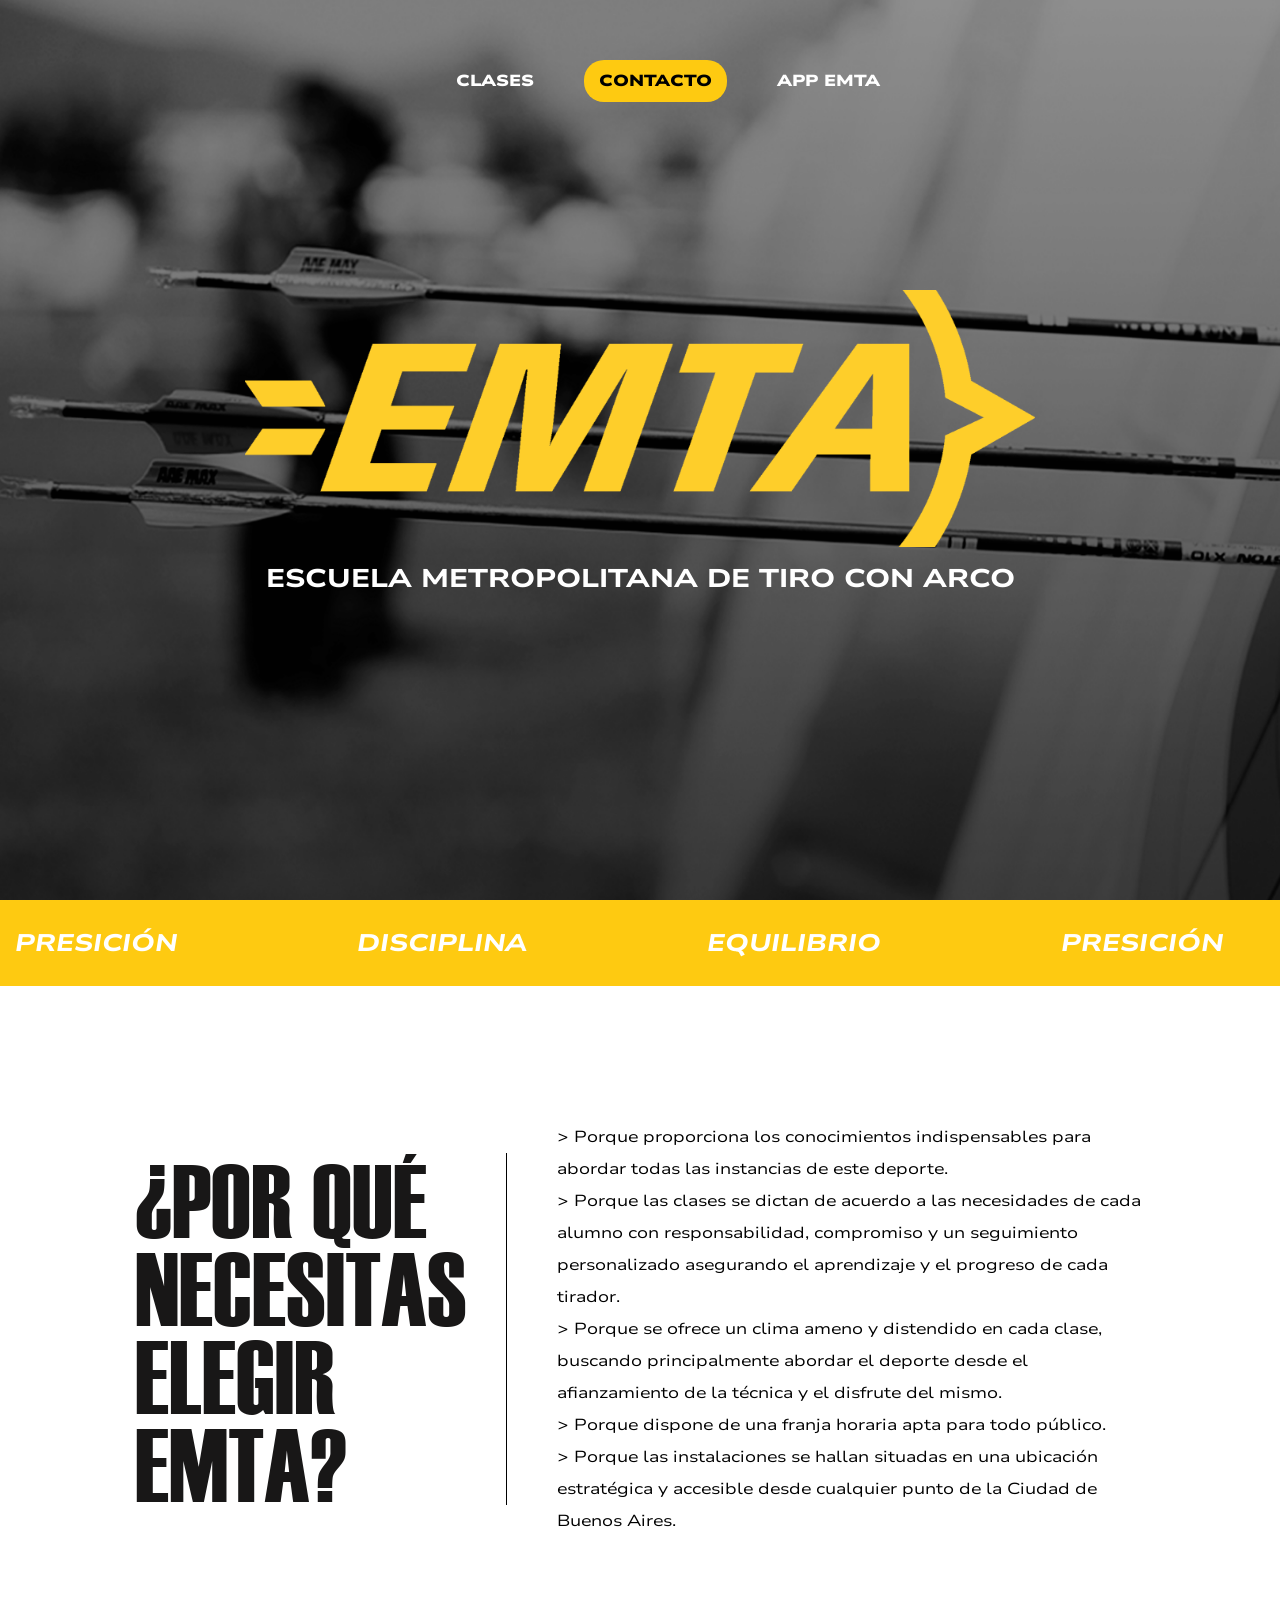
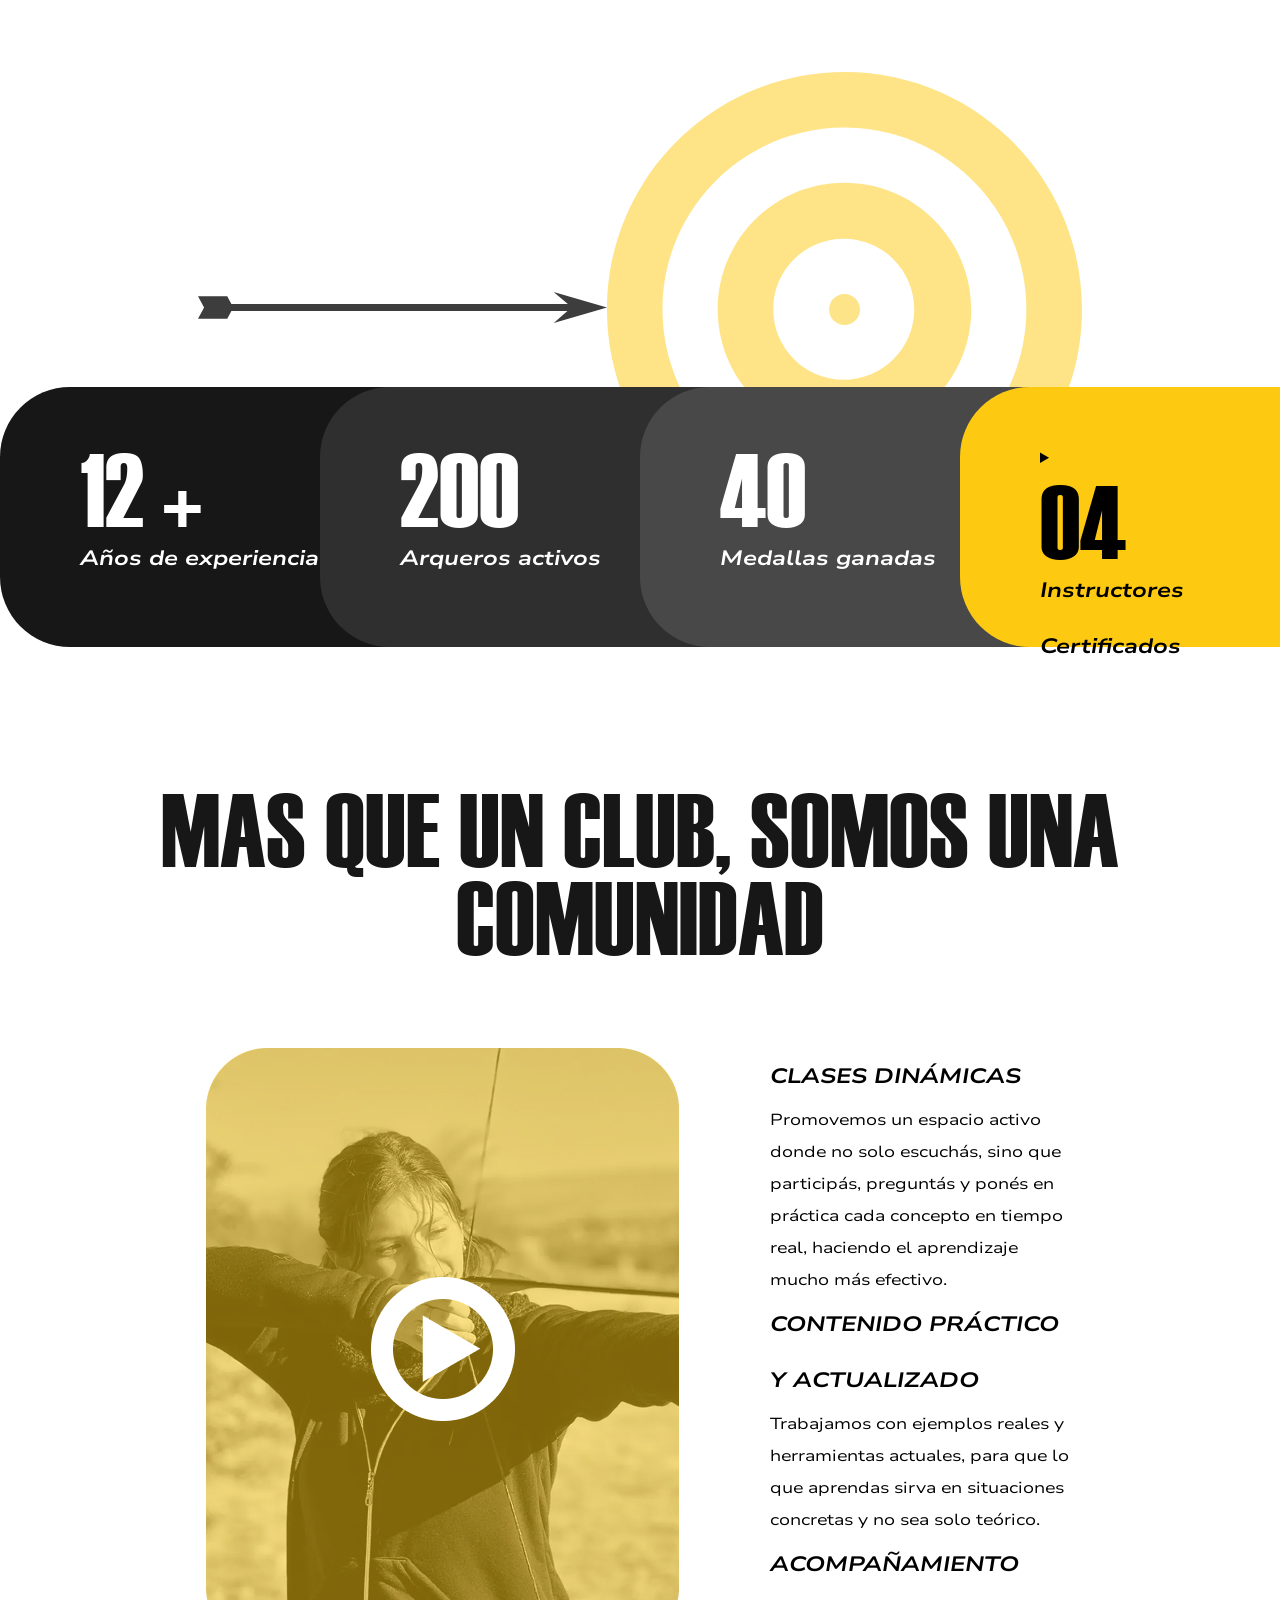
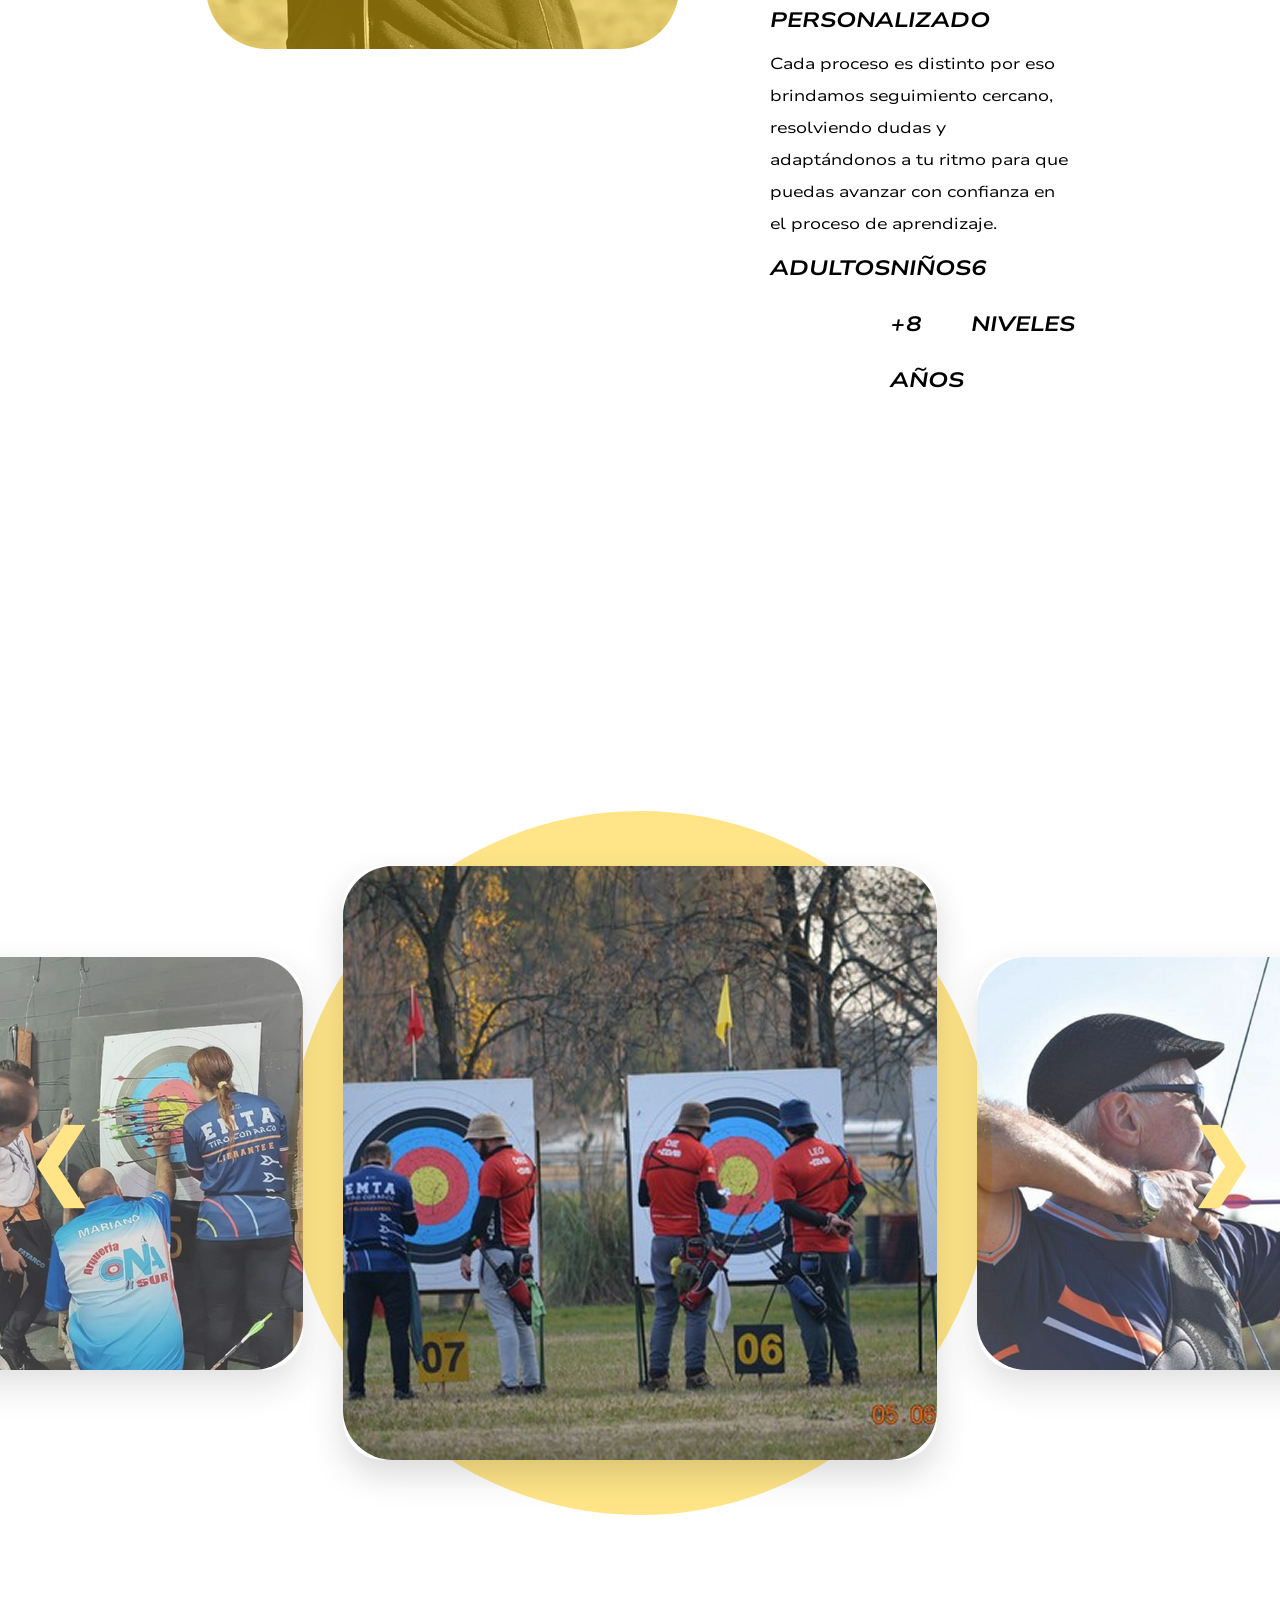
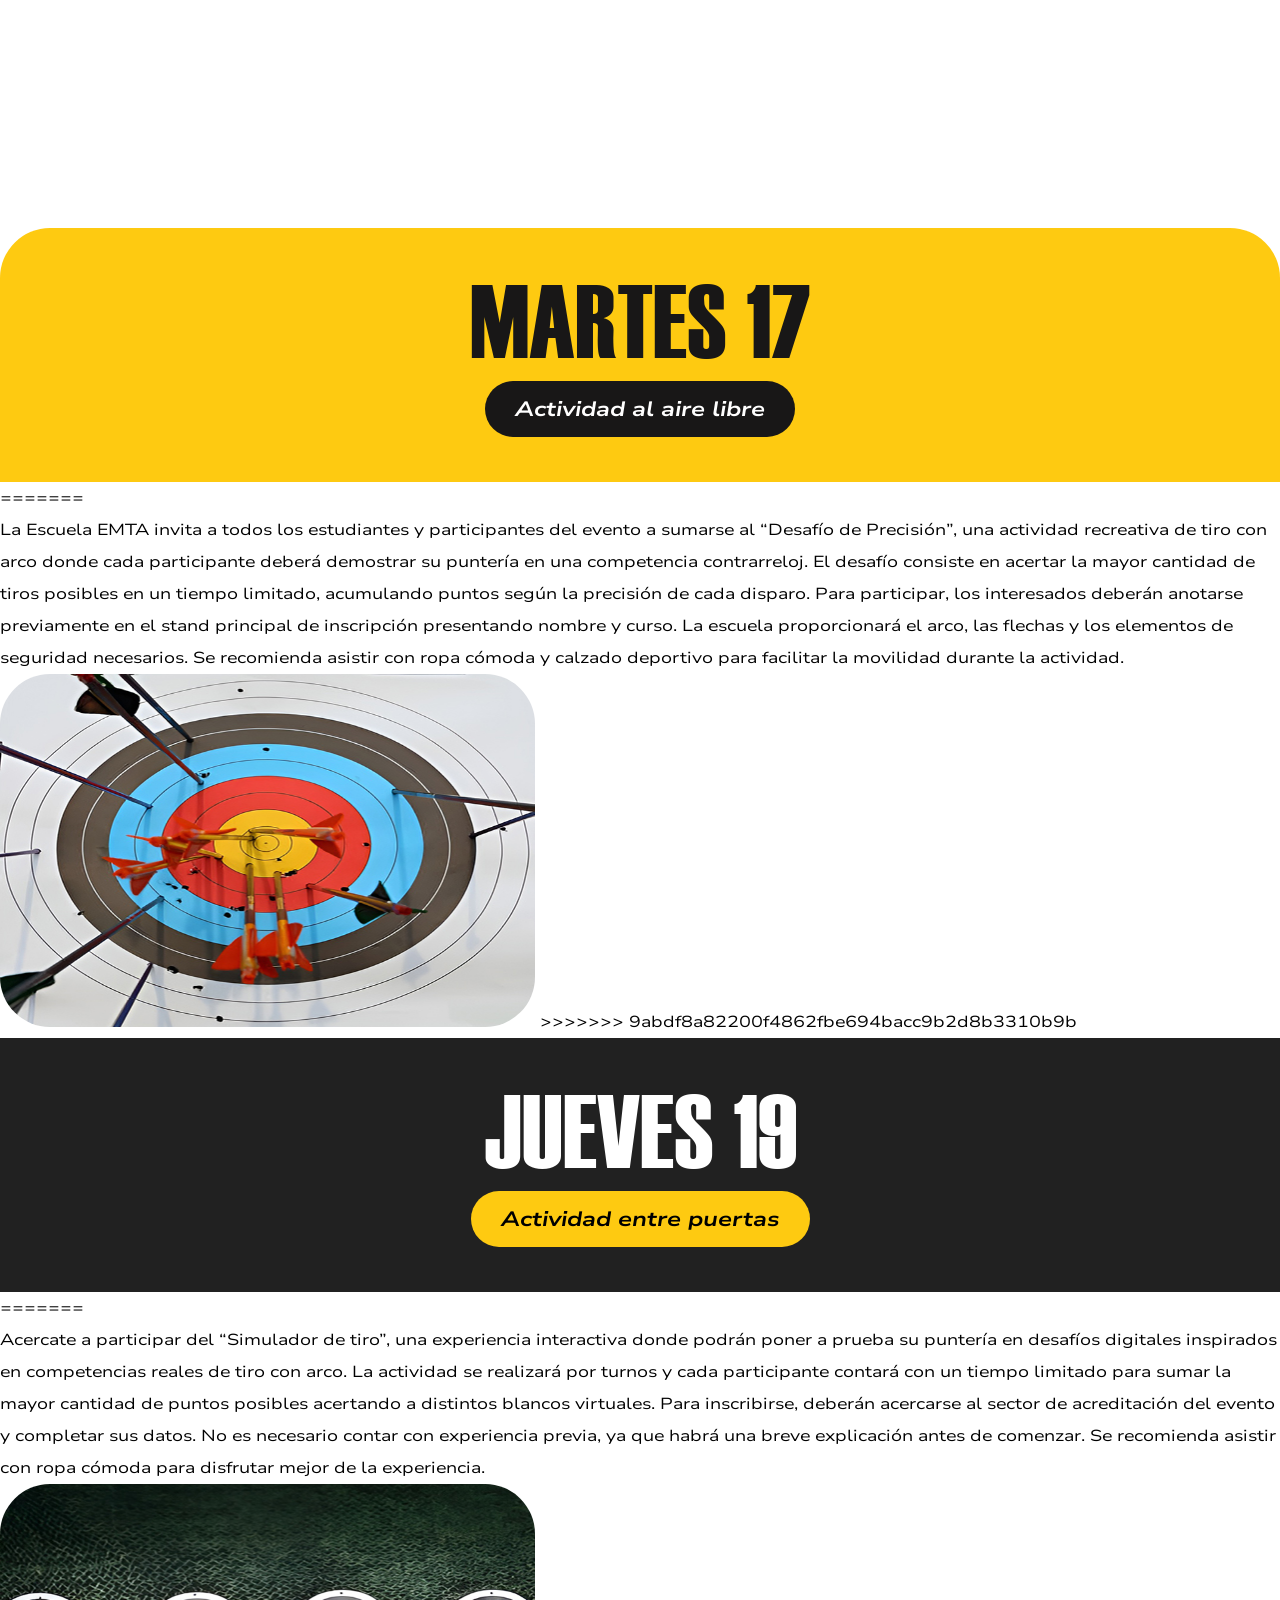
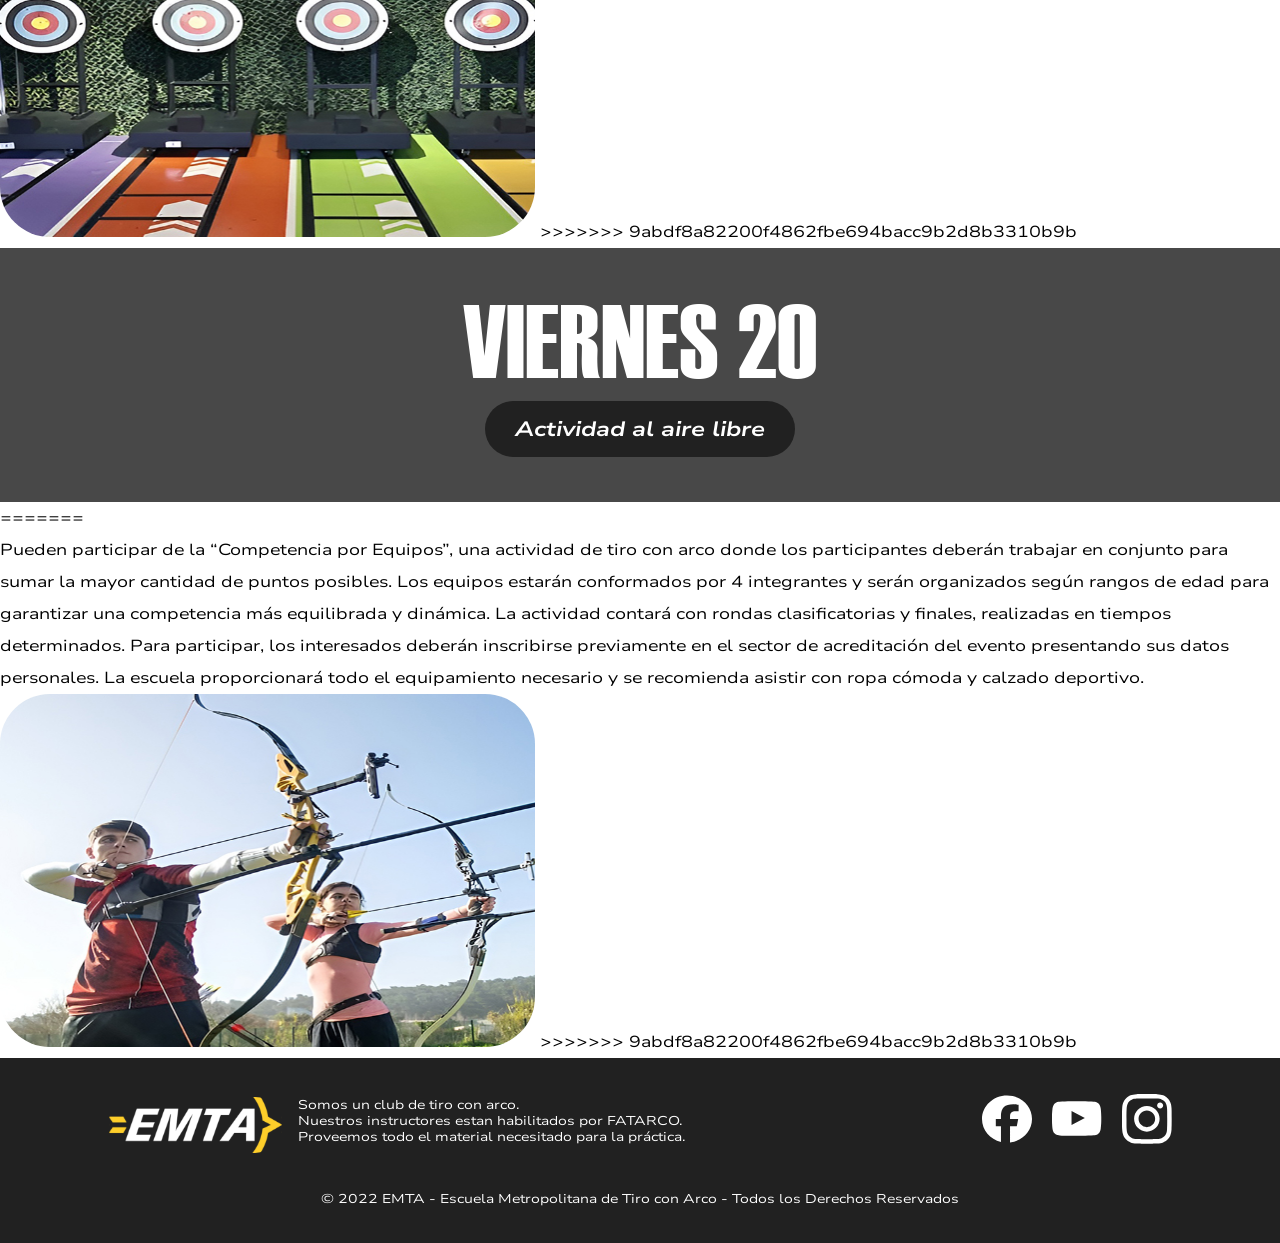
==== commit 5ef3168f: "subida-animacion arco y flecha" ====
--- a/index.html
+++ b/index.html
@@ -64,13 +64,32 @@
                     cualquier
                     punto de la Ciudad de Buenos Aires.</li>
             </ul>
-        </section>
-
-        <figure class="flecha-arco-animados">
-            <!-- la flecha animada seria la imgenta/animacion2arcoyflecha como HOVER en CSS -->
-            <img src="imgemta/animacion1arcoyflecha.svg" alt="animación de arco y flecha para separador" width="1920"
-                height="334" />
-        </figure>
+
+        </section>
+
+        <div class="arcoyflecha">
+            <svg class="flecha" xmlns="http://www.w3.org/2000/svg" width="409" height="31" viewBox="0 0 409 31"
+                fill="none">
+                <path
+                    d="M409 15.3907L355.751 31L369.461 19.0045H33.414L29.2312 26.797H0L6.07591 15.5L0 4.20298H29.2312L33.414 11.9894H369.858L355.632 0L409 15.3907Z"
+                    fill="#3D3D3D" />
+            </svg>
+
+            <svg class="arco" xmlns="http://www.w3.org/2000/svg" width="475" height="475" viewBox="0 0 475 475"
+                fill="none">
+                <path
+                    d="M412.493 187.794C412.836 189.01 413.17 190.235 413.496 191.468C413.179 190.235 412.845 189.01 412.493 187.794ZM237.504 0C106.333 0 0 106.333 0 237.496C0 368.658 106.333 475 237.504 475C368.675 475 475 368.667 475 237.496C475 106.325 368.667 0 237.504 0ZM263.173 417.564C261.417 417.812 259.644 418.035 257.872 418.232C257.512 418.275 257.144 418.309 256.775 418.352C255.679 418.472 254.583 418.575 253.478 418.669C253.11 418.694 252.741 418.729 252.373 418.763C251.636 418.823 250.9 418.874 250.163 418.926C249.409 418.977 248.647 419.028 247.893 419.071C246.377 419.157 244.853 419.225 243.328 419.268C242.943 419.277 242.549 419.294 242.155 419.303C240.613 419.345 239.063 419.362 237.504 419.362C235.945 419.362 234.37 419.345 232.811 419.303C231.278 419.26 229.744 419.208 228.22 419.131C227.458 419.097 226.695 419.054 225.933 419.003C225.385 418.968 224.837 418.934 224.289 418.891C224.272 418.891 224.263 418.891 224.246 418.891C223.698 418.857 223.15 418.814 222.601 418.772C222.233 418.746 221.865 418.712 221.496 418.677C220.768 418.609 220.049 418.549 219.321 418.472C218.961 418.437 218.593 418.395 218.233 418.36C218.216 418.36 218.199 418.36 218.182 418.36C217.993 418.343 217.805 418.318 217.608 418.292C217.428 418.275 217.257 418.258 217.077 418.232C216.717 418.189 216.366 418.155 216.006 418.112C215.801 418.086 215.604 418.069 215.398 418.044C214.533 417.941 213.668 417.829 212.812 417.718C212.452 417.667 212.092 417.615 211.733 417.564C211.013 417.461 210.302 417.358 209.583 417.247C208.906 417.144 208.221 417.033 207.553 416.921C206.808 416.802 206.054 416.673 205.309 416.536C204.958 416.476 204.598 416.408 204.247 416.339C203.896 416.271 203.536 416.211 203.185 416.142C202.834 416.074 202.482 416.005 202.123 415.937C201.42 415.8 200.718 415.654 200.016 415.508C199.373 415.371 198.731 415.234 198.089 415.089C196.958 414.84 195.836 414.583 194.723 414.309C194.397 414.232 194.063 414.155 193.738 414.069C193.395 413.984 193.044 413.898 192.701 413.812C192.359 413.727 192.008 413.633 191.665 413.547C191.322 413.461 190.971 413.367 190.629 413.273C190.286 413.187 189.943 413.093 189.601 412.999C189.275 412.913 188.95 412.819 188.633 412.733C187.794 412.502 186.954 412.262 186.115 412.014C185.772 411.911 185.43 411.808 185.087 411.705C184.787 411.62 184.488 411.526 184.196 411.44C183.768 411.311 183.34 411.174 182.92 411.046C182.629 410.96 182.338 410.866 182.055 410.772C181.498 410.592 180.942 410.412 180.394 410.232C180.077 410.13 179.76 410.018 179.443 409.915C179.177 409.83 178.912 409.736 178.638 409.65C178.407 409.564 178.167 409.487 177.935 409.41C177.601 409.29 177.259 409.179 176.925 409.059C176.557 408.93 176.18 408.793 175.811 408.665C175.512 408.554 175.212 408.451 174.904 408.339C174.569 408.22 174.235 408.091 173.901 407.971C173.379 407.774 172.857 407.577 172.334 407.38C172.051 407.277 171.769 407.166 171.478 407.055C171.152 406.926 170.818 406.798 170.493 406.669C170.193 406.549 169.893 406.43 169.593 406.31C169.371 406.215 169.139 406.13 168.917 406.036C168.694 405.941 168.463 405.856 168.24 405.761C168.009 405.667 167.786 405.573 167.555 405.479C167.341 405.393 167.127 405.299 166.912 405.213C166.638 405.093 166.364 404.982 166.09 404.862C165.611 404.657 165.131 404.451 164.651 404.237C164.334 404.1 164.018 403.963 163.701 403.817C163.478 403.714 163.264 403.62 163.041 403.526C162.767 403.406 162.502 403.286 162.227 403.158C161.851 402.986 161.482 402.815 161.105 402.644C160.78 402.498 160.463 402.344 160.146 402.198C159.829 402.044 159.504 401.899 159.187 401.745C158.887 401.607 158.587 401.462 158.288 401.308C157.311 400.837 156.343 400.357 155.376 399.869C155.067 399.715 154.759 399.56 154.451 399.398C154.134 399.235 153.808 399.072 153.491 398.901C153.183 398.738 152.866 398.576 152.558 398.413C152.249 398.25 151.932 398.087 151.624 397.916C150.836 397.496 150.057 397.068 149.286 396.64C149.098 396.537 148.901 396.426 148.712 396.314C148.147 395.997 147.573 395.672 147.008 395.347C146.828 395.244 146.639 395.141 146.46 395.03C146.006 394.764 145.543 394.499 145.089 394.233C144.318 393.779 143.547 393.317 142.777 392.846C141.646 392.152 140.533 391.458 139.419 390.747C138.948 390.447 138.486 390.148 138.015 389.839C135.368 388.109 132.773 386.311 130.229 384.452C129.946 384.246 129.664 384.041 129.381 383.827C127.36 382.337 125.373 380.795 123.411 379.219C123.189 379.039 122.966 378.859 122.735 378.671C121.716 377.848 120.714 377.009 119.711 376.161C119.446 375.939 119.18 375.707 118.923 375.485C118.658 375.262 118.401 375.031 118.135 374.808C116.046 372.992 113.999 371.134 112.003 369.224C111.755 368.984 111.506 368.744 111.258 368.504C111.027 368.282 110.795 368.059 110.573 367.836C110.307 367.571 110.033 367.314 109.768 367.048C109.528 366.808 109.279 366.569 109.04 366.329C108.791 366.089 108.551 365.841 108.312 365.592C108.097 365.378 107.883 365.164 107.669 364.941C107.404 364.667 107.13 364.384 106.864 364.11C106.624 363.862 106.384 363.614 106.145 363.365C105.939 363.151 105.725 362.928 105.519 362.714C105.254 362.432 104.98 362.149 104.714 361.858C104.474 361.609 104.243 361.353 104.003 361.096C103.755 360.83 103.507 360.556 103.258 360.29C103.036 360.051 102.821 359.811 102.599 359.571C102.368 359.314 102.136 359.057 101.905 358.8C101.674 358.543 101.442 358.286 101.211 358.029C100.757 357.515 100.295 356.993 99.8494 356.471C99.6268 356.214 99.4041 355.957 99.1814 355.7C99.0443 355.546 98.9073 355.383 98.7703 355.22C98.539 354.955 98.3163 354.689 98.0936 354.415C97.8709 354.149 97.6397 353.875 97.417 353.61C96.4149 352.402 95.43 351.186 94.4621 349.961C94.2737 349.73 94.0938 349.49 93.914 349.259C93.7684 349.07 93.6228 348.882 93.4772 348.702C93.263 348.428 93.0489 348.145 92.8348 347.871C92.1924 347.032 91.5672 346.193 90.942 345.345C90.7621 345.096 90.5822 344.848 90.3938 344.6C90.3167 344.497 90.2396 344.385 90.1625 344.274C89.8028 343.777 89.4431 343.281 89.0919 342.784C88.8864 342.493 88.6894 342.21 88.4838 341.927C88.2954 341.662 88.107 341.396 87.9185 341.122C87.5074 340.523 87.0963 339.923 86.6852 339.324C86.4882 339.032 86.2912 338.741 86.1028 338.45C85.8715 338.107 85.6489 337.773 85.4262 337.431C85.075 336.891 84.7153 336.352 84.3727 335.803C83.9701 335.178 83.5762 334.553 83.1822 333.928C82.8567 333.405 82.5312 332.891 82.2143 332.36C82.1715 332.292 82.1287 332.223 82.0859 332.146C81.8118 331.701 81.5377 331.247 81.2722 330.793C81.1865 330.647 81.1009 330.502 81.0152 330.356C80.6641 329.774 80.3215 329.183 79.9789 328.6C79.799 328.292 79.6277 327.992 79.4479 327.684C79.4479 327.675 79.4393 327.667 79.4307 327.658C79.0881 327.059 78.7456 326.451 78.4115 325.851C76.1418 321.774 74.0177 317.603 72.0649 313.338C71.9536 313.098 71.8423 312.85 71.7309 312.61C71.5853 312.284 71.4397 311.967 71.2941 311.642C71.1485 311.316 71.0029 310.991 70.8659 310.674C70.7203 310.349 70.5832 310.023 70.4376 309.698C70.3006 309.372 70.155 309.047 70.0179 308.721C69.7353 308.07 69.4612 307.419 69.1957 306.76C69.0587 306.434 68.9302 306.1 68.7932 305.775C68.4249 304.876 68.0737 303.976 67.7225 303.068C67.5941 302.743 67.4742 302.409 67.3457 302.084C67.2172 301.758 67.0973 301.424 66.9774 301.09C66.9089 300.919 66.8489 300.747 66.7804 300.568C66.6862 300.311 66.5834 300.045 66.4978 299.788C66.3779 299.454 66.2494 299.12 66.138 298.777C65.8982 298.109 65.6584 297.433 65.4272 296.756C65.3072 296.422 65.1959 296.08 65.0846 295.737C64.9818 295.437 64.879 295.137 64.7762 294.829C64.6392 294.427 64.5107 294.024 64.3822 293.621C64.2795 293.313 64.1767 292.996 64.0825 292.688C64.014 292.482 63.954 292.277 63.8855 292.063C63.7827 291.729 63.6714 291.386 63.5686 291.052C63.4658 290.709 63.363 290.375 63.2602 290.033C63.1575 289.69 63.0547 289.356 62.9519 289.014C62.8663 288.731 62.7806 288.448 62.7035 288.166C62.5408 287.609 62.3866 287.052 62.2325 286.487C62.1468 286.179 62.0612 285.87 61.9755 285.562C61.907 285.322 61.8385 285.082 61.7785 284.834C61.6929 284.534 61.6158 284.234 61.5387 283.943C61.1961 282.667 60.8792 281.382 60.5709 280.097C60.4938 279.781 60.4167 279.464 60.3482 279.147C60.2711 278.83 60.2026 278.513 60.1255 278.196C59.9885 277.605 59.86 277.006 59.7229 276.415C59.663 276.123 59.5945 275.824 59.5345 275.532C59.4403 275.096 59.3461 274.659 59.2604 274.222C59.2091 273.956 59.1491 273.691 59.0977 273.425C58.9778 272.834 58.8665 272.252 58.7551 271.661C58.6866 271.318 58.6266 270.967 58.5581 270.625C58.4639 270.102 58.3697 269.588 58.2755 269.066C58.2155 268.749 58.1641 268.432 58.1127 268.115C58.0528 267.764 57.9928 267.404 57.9329 267.053C57.8301 266.445 57.7359 265.837 57.6417 265.229C57.5989 264.946 57.556 264.672 57.5132 264.389C57.4447 263.944 57.3847 263.499 57.3162 263.053C57.2734 262.771 57.2391 262.488 57.1963 262.205C57.0421 261.032 56.888 259.859 56.7509 258.685C56.6738 258 56.5968 257.315 56.5197 256.63C56.3655 255.114 56.2199 253.589 56.1 252.056C56.0829 251.85 56.0657 251.645 56.0572 251.439C56.04 251.225 56.0229 251.003 56.0058 250.788C55.8773 248.99 55.7745 247.183 55.6974 245.367C55.6889 245.093 55.6718 244.819 55.6632 244.545C55.6375 243.945 55.6204 243.354 55.6032 242.755C55.5947 242.489 55.5861 242.224 55.5775 241.949C55.5775 241.812 55.5775 241.667 55.569 241.53C55.5433 240.579 55.5347 239.628 55.5262 238.669C55.5262 238.275 55.5262 237.881 55.5262 237.487C55.5262 137.021 136.97 55.5775 237.436 55.5775C239.097 55.5775 240.759 55.6032 242.412 55.6461C242.746 55.6546 243.071 55.6632 243.405 55.6718C245.101 55.7231 246.797 55.8088 248.484 55.903C248.767 55.9201 249.05 55.9373 249.324 55.9544C250.309 56.0144 251.285 56.0914 252.27 56.1685C252.596 56.1942 252.921 56.2199 253.247 56.2542C254.548 56.3655 255.85 56.494 257.144 56.631C257.452 56.6653 257.752 56.6995 258.051 56.7338C258.171 56.7509 258.291 56.7595 258.411 56.7766C258.959 56.8366 259.499 56.9051 260.047 56.9736C261.015 57.0935 261.974 57.222 262.942 57.359C263.225 57.3933 263.507 57.4361 263.781 57.4789C264.792 57.6245 265.794 57.7787 266.805 57.9415C267.421 58.0442 268.038 58.147 268.655 58.2498C268.655 58.2498 268.672 58.2498 268.68 58.2498C269.28 58.3526 269.888 58.4639 270.496 58.5753C271.156 58.6952 271.815 58.8236 272.475 58.9521C272.792 59.0121 273.1 59.072 273.417 59.1405C273.965 59.2519 274.513 59.3632 275.061 59.4831C275.164 59.5088 275.275 59.526 275.387 59.5516C275.986 59.6716 276.577 59.8086 277.177 59.9371C277.485 60.0056 277.802 60.0741 278.11 60.1512C278.736 60.2882 279.352 60.4424 279.978 60.588C280.286 60.6565 280.594 60.7336 280.903 60.8107C281.828 61.0419 282.761 61.2732 283.678 61.513C284.294 61.6672 284.911 61.8385 285.519 62.0012C285.827 62.0869 286.136 62.1725 286.435 62.2582C286.727 62.3438 287.018 62.4209 287.318 62.5065C287.42 62.5322 287.532 62.5665 287.643 62.6007C288.157 62.7463 288.671 62.9005 289.185 63.0547C289.844 63.2517 290.512 63.4487 291.172 63.6542C291.72 63.8255 292.268 63.9968 292.808 64.1681C293.407 64.3651 294.015 64.5535 294.615 64.7505C295.214 64.9475 295.814 65.1531 296.405 65.3501C296.987 65.5471 297.561 65.7441 298.135 65.9496C298.289 66.001 298.443 66.061 298.589 66.1124C299.052 66.2751 299.505 66.4378 299.968 66.6091C300.559 66.8232 301.15 67.0459 301.732 67.2686C302.315 67.4827 302.889 67.7054 303.462 67.9367C304.199 68.2279 304.936 68.5191 305.672 68.8189C306.109 68.9987 306.546 69.1786 306.983 69.3584C307.497 69.5726 308.01 69.7867 308.524 70.0008C308.841 70.1378 309.158 70.2749 309.475 70.4119C309.715 70.5147 309.955 70.6175 310.194 70.7203C310.486 70.8487 310.768 70.9686 311.06 71.1057C311.342 71.2256 311.625 71.3541 311.899 71.4825C312.122 71.5853 312.353 71.6795 312.575 71.7909C312.952 71.9622 313.338 72.1335 313.715 72.3133C314.194 72.536 314.674 72.7587 315.145 72.99C315.47 73.1441 315.796 73.2983 316.121 73.4525C316.378 73.5724 316.635 73.7008 316.892 73.8207C317.218 73.9749 317.535 74.1291 317.851 74.2918C318.057 74.3946 318.263 74.4888 318.468 74.6001C318.802 74.7714 319.145 74.9342 319.479 75.1055C319.701 75.2168 319.924 75.3282 320.147 75.4481C320.507 75.6365 320.875 75.8164 321.226 76.0048C321.363 76.0733 321.492 76.1418 321.629 76.2189C321.98 76.3988 322.322 76.5786 322.673 76.7671C322.982 76.9298 323.282 77.0925 323.59 77.2553C323.77 77.3495 323.941 77.4437 324.112 77.5379C324.464 77.7263 324.815 77.9233 325.166 78.1203C325.44 78.2659 325.714 78.4201 325.98 78.5743C326.125 78.6599 326.279 78.737 326.425 78.8226C326.862 79.0625 327.299 79.3108 327.727 79.5592C327.778 79.5849 327.83 79.6192 327.881 79.6449C328.301 79.8847 328.712 80.1245 329.131 80.3643C329.38 80.5099 329.62 80.6555 329.868 80.8011C330.142 80.9639 330.425 81.1266 330.699 81.2979C330.853 81.3921 331.007 81.4778 331.161 81.5805C331.555 81.8118 331.949 82.0516 332.335 82.2914C332.446 82.3599 332.557 82.4285 332.66 82.497C333.097 82.7625 333.534 83.0366 333.962 83.3106C334.407 83.5933 334.853 83.8674 335.298 84.15C335.606 84.347 335.906 84.544 336.215 84.741C336.403 84.8609 336.591 84.9894 336.78 85.1093C337.045 85.2891 337.311 85.4604 337.585 85.6403C337.868 85.8287 338.15 86.0171 338.433 86.2056C339.11 86.6595 339.778 87.1134 340.446 87.576C340.788 87.8072 341.131 88.047 341.473 88.2868C345.131 90.8477 348.694 93.5371 352.154 96.355C352.471 96.6119 352.788 96.8689 353.096 97.1258C353.55 97.5027 353.995 97.8795 354.449 98.2478C354.86 98.5904 355.263 98.9416 355.665 99.2841C356.077 99.6353 356.488 99.9865 356.899 100.346C356.959 100.389 357.01 100.44 357.07 100.492C357.507 100.869 357.944 101.254 358.372 101.648C358.74 101.974 359.109 102.308 359.468 102.642C359.597 102.753 359.717 102.864 359.837 102.976C360.076 103.198 360.316 103.412 360.556 103.635C360.787 103.849 361.018 104.063 361.25 104.277C361.464 104.474 361.678 104.671 361.884 104.868C362.089 105.057 362.286 105.245 362.492 105.442C362.809 105.742 363.125 106.042 363.442 106.35C363.545 106.444 363.648 106.547 363.742 106.641C364.025 106.915 364.307 107.19 364.59 107.464C364.77 107.635 364.933 107.806 365.113 107.978C365.472 108.329 365.823 108.68 366.183 109.04C366.577 109.434 366.971 109.828 367.357 110.23C367.416 110.29 367.468 110.341 367.528 110.401C367.879 110.761 368.23 111.121 368.573 111.481C368.667 111.575 368.761 111.678 368.855 111.772C369.138 112.063 369.412 112.354 369.678 112.645C369.849 112.817 370.012 112.997 370.166 113.168C370.423 113.433 370.671 113.707 370.92 113.973C371.108 114.178 371.296 114.375 371.485 114.581C371.707 114.829 371.93 115.069 372.153 115.318C372.298 115.472 372.444 115.635 372.59 115.797C372.889 116.131 373.189 116.465 373.489 116.799C373.549 116.868 373.609 116.928 373.66 116.996C374.02 117.399 374.38 117.81 374.731 118.221C374.748 118.238 374.757 118.247 374.765 118.264C375.108 118.649 375.442 119.043 375.776 119.429C375.913 119.591 376.05 119.754 376.187 119.917C376.47 120.242 376.744 120.576 377.018 120.902C377.069 120.97 377.129 121.03 377.18 121.099C377.523 121.51 377.874 121.93 378.208 122.349C378.585 122.812 378.962 123.274 379.339 123.745C379.698 124.191 380.05 124.636 380.401 125.082C380.915 125.733 381.42 126.383 381.917 127.043C382.165 127.36 382.405 127.685 382.645 128.002C383.364 128.961 384.075 129.921 384.786 130.897C385.488 131.865 386.182 132.85 386.867 133.835C387.895 135.308 388.897 136.807 389.882 138.314C390.208 138.82 390.533 139.325 390.859 139.83C391.184 140.336 391.501 140.841 391.818 141.355C392.135 141.86 392.452 142.374 392.769 142.888C393.043 143.333 393.317 143.779 393.582 144.233C393.634 144.318 393.694 144.413 393.745 144.498C393.968 144.875 394.19 145.243 394.404 145.62C394.507 145.783 394.601 145.954 394.696 146.117C394.97 146.588 395.244 147.068 395.518 147.547C395.766 147.993 396.023 148.429 396.272 148.875C396.349 149.012 396.426 149.14 396.494 149.277C396.76 149.748 397.025 150.228 397.282 150.708C397.548 151.196 397.813 151.693 398.079 152.189C398.113 152.249 398.147 152.309 398.182 152.378C398.413 152.806 398.635 153.234 398.858 153.663C398.935 153.808 399.012 153.954 399.089 154.108C399.312 154.536 399.535 154.964 399.749 155.393C399.783 155.453 399.809 155.513 399.843 155.573C400.1 156.078 400.348 156.575 400.597 157.08C400.614 157.114 400.623 157.149 400.64 157.174C400.888 157.671 401.128 158.168 401.368 158.673C401.393 158.733 401.428 158.793 401.453 158.853C401.702 159.367 401.941 159.881 402.19 160.403C402.404 160.857 402.61 161.311 402.824 161.765C402.935 162.005 403.046 162.245 403.149 162.484C403.312 162.844 403.475 163.212 403.637 163.572C403.68 163.666 403.723 163.761 403.766 163.855C403.963 164.292 404.151 164.737 404.348 165.182C404.425 165.354 404.494 165.525 404.571 165.696C404.768 166.142 404.956 166.596 405.145 167.041C405.376 167.598 405.616 168.163 405.839 168.72C406.044 169.225 406.25 169.73 406.455 170.244C406.661 170.75 406.858 171.263 407.055 171.769C407.183 172.103 407.312 172.437 407.44 172.771C407.569 173.105 407.689 173.439 407.817 173.773C407.843 173.841 407.868 173.901 407.886 173.97C408.083 174.492 408.271 175.015 408.468 175.546C408.656 176.051 408.836 176.565 409.016 177.079C409.119 177.362 409.213 177.644 409.307 177.927C409.436 178.287 409.556 178.638 409.676 178.998C409.873 179.58 410.07 180.154 410.258 180.736C410.446 181.319 410.635 181.901 410.823 182.483C411.003 183.049 411.174 183.614 411.354 184.179C411.354 184.188 411.354 184.205 411.363 184.214C411.543 184.805 411.723 185.404 411.902 185.995C412.082 186.603 412.262 187.211 412.434 187.819C412.776 189.036 413.11 190.26 413.436 191.494C413.598 192.11 413.752 192.727 413.907 193.344C414.386 195.271 414.84 197.215 415.26 199.168C415.543 200.47 415.808 201.78 416.056 203.091C416.125 203.459 416.193 203.836 416.271 204.204C416.339 204.581 416.408 204.949 416.476 205.326C416.673 206.431 416.862 207.536 417.041 208.649C417.041 208.666 417.041 208.675 417.041 208.692C417.161 209.437 417.273 210.191 417.384 210.945C417.615 212.529 417.829 214.122 418.018 215.715C418.103 216.383 418.172 217.06 418.249 217.728C418.412 219.253 418.557 220.786 418.686 222.327C419.106 227.338 419.311 232.4 419.311 237.513C419.311 329.243 351.4 405.119 263.113 417.581L263.173 417.564Z"
+                    fill="#FECA11" fill-opacity="0.5" />
+                <path
+                    d="M237.495 110.736C167.486 110.736 110.726 167.495 110.726 237.504C110.726 307.514 167.477 364.273 237.495 364.273C307.513 364.273 364.264 307.522 364.264 237.504C364.264 167.486 307.505 110.736 237.495 110.736ZM236.733 307.728C197.78 307.728 166.21 276.158 166.21 237.205C166.21 198.252 197.78 166.681 236.733 166.681C275.686 166.681 307.256 198.252 307.256 237.205C307.256 276.158 275.678 307.728 236.733 307.728Z"
+                    fill="#FECA11" fill-opacity="0.5" />
+                <path
+                    d="M237.495 252.955C246.033 252.955 252.955 246.034 252.955 237.496C252.955 228.958 246.033 222.036 237.495 222.036C228.957 222.036 222.036 228.958 222.036 237.496C222.036 246.034 228.957 252.955 237.495 252.955Z"
+                    fill="#FECA11" fill-opacity="0.5" />
+            </svg>
+
+        </div>
+
 
         <section id="instructores">
             <div class="años-experiencia">
@@ -146,7 +165,8 @@
                 <div class="info-nosotros">
                     <div>
                         <h3>CLASES DINÁMICAS</h3>
-                        <p>Promovemos un espacio activo donde no solo escuchás, sino que participás, preguntás y ponés
+                        <p>Promovemos un espacio activo donde no solo escuchás, sino que participás, preguntás y
+                            ponés
                             en
                             práctica cada concepto en tiempo real, haciendo el aprendizaje mucho más efectivo.</p>
                     </div>
@@ -209,27 +229,38 @@
                             <h2>Desafío de presición</h2>
                             <h3>Anotate y participá por el premio</h3>
                         </div>
-                        <p>La Escuela EMTA invita a todos los estudiantes y participantes del evento a sumarse al “Desafío de Precisión”, una actividad recreativa de tiro con arco donde cada participante deberá demostrar su puntería en una competencia contrarreloj. El desafío consiste en acertar la mayor cantidad de tiros posibles en un tiempo limitado, acumulando puntos según la precisión de cada disparo. Para participar, los interesados deberán anotarse previamente en el stand principal de inscripción presentando nombre y curso. La escuela proporcionará el arco, las flechas y los elementos de seguridad necesarios. Se recomienda asistir con ropa cómoda y calzado deportivo para facilitar la movilidad durante la actividad.</p>
-                    </div>
-<<<<<<< HEAD
-                    <img src="imgemta/dianaconflechas.jpg" alt="portada de la actividad de presición" width="535" height="535">
+                        <p>La Escuela EMTA invita a todos los estudiantes y participantes del evento a sumarse al
+                            “Desafío de Precisión”, una actividad recreativa de tiro con arco donde cada
+                            participante
+                            deberá demostrar su puntería en una competencia contrarreloj. El desafío consiste en
+                            acertar
+                            la mayor cantidad de tiros posibles en un tiempo limitado, acumulando puntos según la
+                            precisión de cada disparo. Para participar, los interesados deberán anotarse previamente
+                            en
+                            el stand principal de inscripción presentando nombre y curso. La escuela proporcionará
+                            el
+                            arco, las flechas y los elementos de seguridad necesarios. Se recomienda asistir con
+                            ropa
+                            cómoda y calzado deportivo para facilitar la movilidad durante la actividad.</p>
+                    </div>
+                    <<<<<<< HEAD <img src="imgemta/dianaconflechas.jpg" alt="portada de la actividad de presición"
+                        width="535" height="535">
                 </article>
             </details>
-=======
-                    <p>La Escuela EMTA invita a todos los estudiantes y participantes del evento a sumarse al “Desafío
-                        de Precisión”, una actividad recreativa de tiro con arco donde cada participante deberá
-                        demostrar su puntería en una competencia contrarreloj. El desafío consiste en acertar la mayor
-                        cantidad de tiros posibles en un tiempo limitado, acumulando puntos según la precisión de cada
-                        disparo. Para participar, los interesados deberán anotarse previamente en el stand principal de
-                        inscripción presentando nombre y curso. La escuela proporcionará el arco, las flechas y los
-                        elementos de seguridad necesarios. Se recomienda asistir con ropa cómoda y calzado deportivo
-                        para facilitar la movilidad durante la actividad.</p>
-                </div>
-                <img src="imgemta/dianaconflechas.jpg" alt="portada de la actividad de presición" width="535"
-                    height="353">
+            =======
+            <p>La Escuela EMTA invita a todos los estudiantes y participantes del evento a sumarse al “Desafío
+                de Precisión”, una actividad recreativa de tiro con arco donde cada participante deberá
+                demostrar su puntería en una competencia contrarreloj. El desafío consiste en acertar la mayor
+                cantidad de tiros posibles en un tiempo limitado, acumulando puntos según la precisión de cada
+                disparo. Para participar, los interesados deberán anotarse previamente en el stand principal de
+                inscripción presentando nombre y curso. La escuela proporcionará el arco, las flechas y los
+                elementos de seguridad necesarios. Se recomienda asistir con ropa cómoda y calzado deportivo
+                para facilitar la movilidad durante la actividad.</p>
+            </div>
+            <img src="imgemta/dianaconflechas.jpg" alt="portada de la actividad de presición" width="535" height="353">
             </article>
-        </details>
->>>>>>> 9abdf8a82200f4862fbe694bacc9b2d8b3310b9b
+            </details>
+            >>>>>>> 9abdf8a82200f4862fbe694bacc9b2d8b3310b9b
 
             <details>
                 <summary class="jueves">
@@ -237,31 +268,41 @@
                     <h3>Actividad entre puertas</h3>
                 </summary>
 
-                <article  class="abierto-jueves">
+                <article class="abierto-jueves">
                     <div class="info-actividades">
                         <div>
                             <h2>Simulador de tiro</h2>
                             <h3>Viví la experiencia</h3>
                         </div>
-                        <p>Acercate a participar del “Simulador de tiro”, una experiencia interactiva donde podrán poner a prueba su puntería en desafíos digitales inspirados en competencias reales de tiro con arco. La actividad se realizará por turnos y cada participante contará con un tiempo limitado para sumar la mayor cantidad de puntos posibles acertando a distintos blancos virtuales. Para inscribirse, deberán acercarse al sector de acreditación del evento y completar sus datos. No es necesario contar con experiencia previa, ya que habrá una breve explicación antes de comenzar. Se recomienda asistir con ropa cómoda para disfrutar mejor de la experiencia.</p>
-                    </div>
-<<<<<<< HEAD
-                    <img src="imgemta/simulador.jpg" alt="portada de la actividad entre puertas" width="535" height="535">
+                        <p>Acercate a participar del “Simulador de tiro”, una experiencia interactiva donde podrán
+                            poner
+                            a prueba su puntería en desafíos digitales inspirados en competencias reales de tiro con
+                            arco. La actividad se realizará por turnos y cada participante contará con un tiempo
+                            limitado para sumar la mayor cantidad de puntos posibles acertando a distintos blancos
+                            virtuales. Para inscribirse, deberán acercarse al sector de acreditación del evento y
+                            completar sus datos. No es necesario contar con experiencia previa, ya que habrá una
+                            breve
+                            explicación antes de comenzar. Se recomienda asistir con ropa cómoda para disfrutar
+                            mejor de
+                            la experiencia.</p>
+                    </div>
+                    <<<<<<< HEAD <img src="imgemta/simulador.jpg" alt="portada de la actividad entre puertas"
+                        width="535" height="535">
                 </article>
             </details>
-=======
-                    <p>Acercate a participar del “Simulador de tiro”, una experiencia interactiva donde podrán poner a
-                        prueba su puntería en desafíos digitales inspirados en competencias reales de tiro con arco. La
-                        actividad se realizará por turnos y cada participante contará con un tiempo limitado para sumar
-                        la mayor cantidad de puntos posibles acertando a distintos blancos virtuales. Para inscribirse,
-                        deberán acercarse al sector de acreditación del evento y completar sus datos. No es necesario
-                        contar con experiencia previa, ya que habrá una breve explicación antes de comenzar. Se
-                        recomienda asistir con ropa cómoda para disfrutar mejor de la experiencia.</p>
-                </div>
-                <img src="imgemta/simulador.jpg" alt="portada de la actividad entre puertas" width="535" height="353">
+            =======
+            <p>Acercate a participar del “Simulador de tiro”, una experiencia interactiva donde podrán poner a
+                prueba su puntería en desafíos digitales inspirados en competencias reales de tiro con arco. La
+                actividad se realizará por turnos y cada participante contará con un tiempo limitado para sumar
+                la mayor cantidad de puntos posibles acertando a distintos blancos virtuales. Para inscribirse,
+                deberán acercarse al sector de acreditación del evento y completar sus datos. No es necesario
+                contar con experiencia previa, ya que habrá una breve explicación antes de comenzar. Se
+                recomienda asistir con ropa cómoda para disfrutar mejor de la experiencia.</p>
+            </div>
+            <img src="imgemta/simulador.jpg" alt="portada de la actividad entre puertas" width="535" height="353">
             </article>
-        </details>
->>>>>>> 9abdf8a82200f4862fbe694bacc9b2d8b3310b9b
+            </details>
+            >>>>>>> 9abdf8a82200f4862fbe694bacc9b2d8b3310b9b
 
             <details>
                 <summary class="viernes">
@@ -269,36 +310,50 @@
                     <h3>Actividad al aire libre</h3>
                 </summary>
 
-                <article  class="abierto-viernes">
+                <article class="abierto-viernes">
                     <div class="info-actividades">
                         <div>
                             <h2>Competencia grupal</h2>
                             <h3>Para vos y tus compañeros</h3>
                         </div>
-                        <p>Pueden participar de la “Competencia por Equipos”, una actividad de tiro con arco donde los participantes deberán trabajar en conjunto para sumar la mayor cantidad de puntos posibles. Los equipos estarán conformados por 4 integrantes y serán organizados según rangos de edad para garantizar una competencia más equilibrada y dinámica. La actividad contará con rondas clasificatorias y finales, realizadas en tiempos determinados. Para participar, los interesados deberán inscribirse previamente en el sector de acreditación del evento presentando sus datos personales. La escuela proporcionará todo el equipamiento necesario y se recomienda asistir con ropa cómoda y calzado deportivo.</p>
-                    </div>
-<<<<<<< HEAD
-                    <img src="imgemta/engrupos.jpg" alt="portada de la actividad en grupo" width="535" height="535">
+                        <p>Pueden participar de la “Competencia por Equipos”, una actividad de tiro con arco donde
+                            los
+                            participantes deberán trabajar en conjunto para sumar la mayor cantidad de puntos
+                            posibles.
+                            Los equipos estarán conformados por 4 integrantes y serán organizados según rangos de
+                            edad
+                            para garantizar una competencia más equilibrada y dinámica. La actividad contará con
+                            rondas
+                            clasificatorias y finales, realizadas en tiempos determinados. Para participar, los
+                            interesados deberán inscribirse previamente en el sector de acreditación del evento
+                            presentando sus datos personales. La escuela proporcionará todo el equipamiento
+                            necesario y
+                            se recomienda asistir con ropa cómoda y calzado deportivo.</p>
+                    </div>
+                    <<<<<<< HEAD <img src="imgemta/engrupos.jpg" alt="portada de la actividad en grupo" width="535"
+                        height="535">
                 </article>
             </details>
         </section>
-=======
-                    <p>Pueden participar de la “Competencia por Equipos”, una actividad de tiro con arco donde los
-                        participantes deberán trabajar en conjunto para sumar la mayor cantidad de puntos posibles. Los
-                        equipos estarán conformados por 4 integrantes y serán organizados según rangos de edad para
-                        garantizar una competencia más equilibrada y dinámica. La actividad contará con rondas
-                        clasificatorias y finales, realizadas en tiempos determinados. Para participar, los interesados
-                        deberán inscribirse previamente en el sector de acreditación del evento presentando sus datos
-                        personales. La escuela proporcionará todo el equipamiento necesario y se recomienda asistir con
-                        ropa cómoda y calzado deportivo.</p>
-                </div>
-                <img src="imgemta/engrupos.jpg" alt="portada de la actividad en grupo" width="535" height="353">
-            </article>
+        =======
+        <p>Pueden participar de la “Competencia por Equipos”, una actividad de tiro con arco donde los
+            participantes deberán trabajar en conjunto para sumar la mayor cantidad de puntos posibles. Los
+            equipos estarán conformados por 4 integrantes y serán organizados según rangos de edad para
+            garantizar una competencia más equilibrada y dinámica. La actividad contará con rondas
+            clasificatorias y finales, realizadas en tiempos determinados. Para participar, los interesados
+            deberán inscribirse previamente en el sector de acreditación del evento presentando sus datos
+            personales. La escuela proporcionará todo el equipamiento necesario y se recomienda asistir con
+            ropa cómoda y calzado deportivo.</p>
+        </div>
+        <img src="imgemta/engrupos.jpg" alt="portada de la actividad en grupo" width="535" height="353">
+        </article>
         </details>
->>>>>>> 9abdf8a82200f4862fbe694bacc9b2d8b3310b9b
+        >>>>>>> 9abdf8a82200f4862fbe694bacc9b2d8b3310b9b
     </main>
 
-    <script>
+
+<!--Video de las clases-->
+    <script> 
         const miVideo = document.getElementById('video-masqueunclub');
 
         miVideo.addEventListener('click', function () {
@@ -309,7 +364,30 @@
         });
     </script>
 
-    <script src="js/app.js"></script>
+<!--animacion galeria-->
+    <script src="js/app.js"></script> 
+
+    <!--animacion flecha-->
+<script>
+    window.addEventListener('scroll', function () {
+        const flecha = document.querySelector('.flecha');
+        const seccion = document.querySelector('#porque-emta');
+
+        let seccionInicio = seccion.offsetTop - window.innerHeight;
+        let scrollActual = window.scrollY;
+
+        let scrollLocal = scrollActual - seccionInicio;
+        let movimientoX = scrollLocal * 3.0; 
+
+        if (movimientoX < 0) {
+            movimientoX = 0;
+        } else if (movimientoX > 240) {
+            movimientoX = 240;
+        }
+
+        flecha.style.transform = `translate(${movimientoX}px, 220px)`;
+    });
+</script>
 
 </body>
 
--- a/estilos.css
+++ b/estilos.css
@@ -32,7 +32,7 @@
         gap: 50px;
         align-items: center;
 
-        a{ 
+        a {
             font-weight: 900;
             color: white;
             font-size: 1rem;
@@ -44,6 +44,7 @@
             border-radius: 20px;
             color: black;
         }
+
         .contacto-nav:hover {
             filter: saturate(50%)
         }
@@ -124,7 +125,10 @@
     .redes {
         display: flex;
         gap: 20px;
-        img { border-radius: 0px;}
+
+        img {
+            border-radius: 0px;
+        }
     }
 
     a:hover {
@@ -144,6 +148,7 @@
     padding: 15px;
     background-color: #FECA11;
 }
+
 .palabras-banda {
     display: flex;
     gap: 20vh;
@@ -196,11 +201,15 @@
     align-items: flex-end;
     justify-content: center;
 
-    h2, h3 {
+    h2,
+    h3 {
         color: white;
     }
 
-    .años-experiencia, .arqueros-activos, .medallas-ganadas, details {
+    .años-experiencia,
+    .arqueros-activos,
+    .medallas-ganadas,
+    details {
         border-radius: 70px 0px 0px 70px;
         padding: 55px 80px;
         height: 260px;
@@ -226,7 +235,9 @@
     details {
         background-color: #FECA11;
         width: 25%;
-        h2, h3 {
+
+        h2,
+        h3 {
             color: black;
         }
     }
@@ -263,10 +274,14 @@
 /** actividades **/
 #actividades {
     margin-top: 5vh;
+
     details {
         width: 100%;
     }
-    .martes,.jueves,.viernes {
+
+    .martes,
+    .jueves,
+    .viernes {
         display: flex;
         flex-direction: column;
         align-items: center;
@@ -293,56 +308,73 @@
         }
     }
 
-    .abierto-martes, .abierto-jueves, .abierto-viernes {
+    .abierto-martes,
+    .abierto-jueves,
+    .abierto-viernes {
         border-radius: 0px 0px 50px 50px;
     }
 
-    .martes, .abierto-martes {
+    .martes,
+    .abierto-martes {
         background-color: #FECA11;
     }
+
     .martes {
         border-radius: 50px 50px 0px 0px;
+
         h3 {
             background-color: #181717;
             color: white;
         }
     }
 
-    .jueves, .abierto-jueves {
+    .jueves,
+    .abierto-jueves {
         background-color: #212121;
-        h2, p {
-            color: white;
-        }
-    }
+
+        h2,
+        p {
+            color: white;
+        }
+    }
+
     .jueves {
         h2 {
             color: white;
         }
+
         h3 {
             background-color: #FECA11;
         }
     }
+
     .abierto-jueves {
         h3 {
             color: white;
         }
     }
 
-    .viernes, .abierto-viernes {
+    .viernes,
+    .abierto-viernes {
         background-color: #484848;
-        h2, p {
-            color: white;
-        }
-    }
+
+        h2,
+        p {
+            color: white;
+        }
+    }
+
     .viernes {
         h2 {
             color: white;
         }
+
         h3 {
             background-color: #212121;
             color: white;
         }
     }
+
     .abierto-viernes {
         h3 {
             color: white;
@@ -427,7 +459,7 @@
     }
 }
 
-#ingreso-app{
+#ingreso-app {
     display: flex;
     flex-direction: column;
     align-items: center;
@@ -439,9 +471,10 @@
         margin: 5vh;
     }
 
-    a{
+    a {
         font-weight: 700;
     }
+
     a:hover {
         color: #5f5f5f;
     }
@@ -456,16 +489,17 @@
     justify-content: center;
     margin: 60px;
     gap: 60px;
-    a{ 
+
+    a {
         font-weight: 900;
         color: rgb(0, 0, 0);
         font-size: 1rem;
         display: flex;
         align-items: center;
-    }    
-}
-
-#informacion{
+    }
+}
+
+#informacion {
     display: flex;
     justify-content: space-around;
     width: 80%;
@@ -475,13 +509,13 @@
     gap: 50px;
 }
 
-.horarios{
+.horarios {
     display: flex;
     flex-direction: row;
     gap: 50px;
 }
 
-.reserva{
+.reserva {
     display: flex;
     flex-direction: column;
     border: black solid 2px;
@@ -489,7 +523,7 @@
     gap: 25px;
     align-items: center;
 
-    input{
+    input {
         width: 140px;
         background-color: #FECA11;
         font-size: 1rem;
@@ -501,15 +535,31 @@
     }
 }
 
-.textos{
+.textos {
     display: flex;
     flex-direction: column;
     gap: 50px;
 }
 
-.imgarco{
+.imgarco {
     position: absolute;
     top: 0;
     right: 0;
     border-radius: 0;
-}+}
+
+/*animacion flecha y arco*/
+
+.arcoyflecha {
+    display: flex;
+    justify-content: center; 
+    padding-bottom: 100px;
+}
+
+.flecha {
+    flex-shrink: 0;
+    transform: translateY(220px); /* altura de la flecha para que se centre */
+    transition: transform 0.8s ease-in; 
+    color:#181717;
+}
+
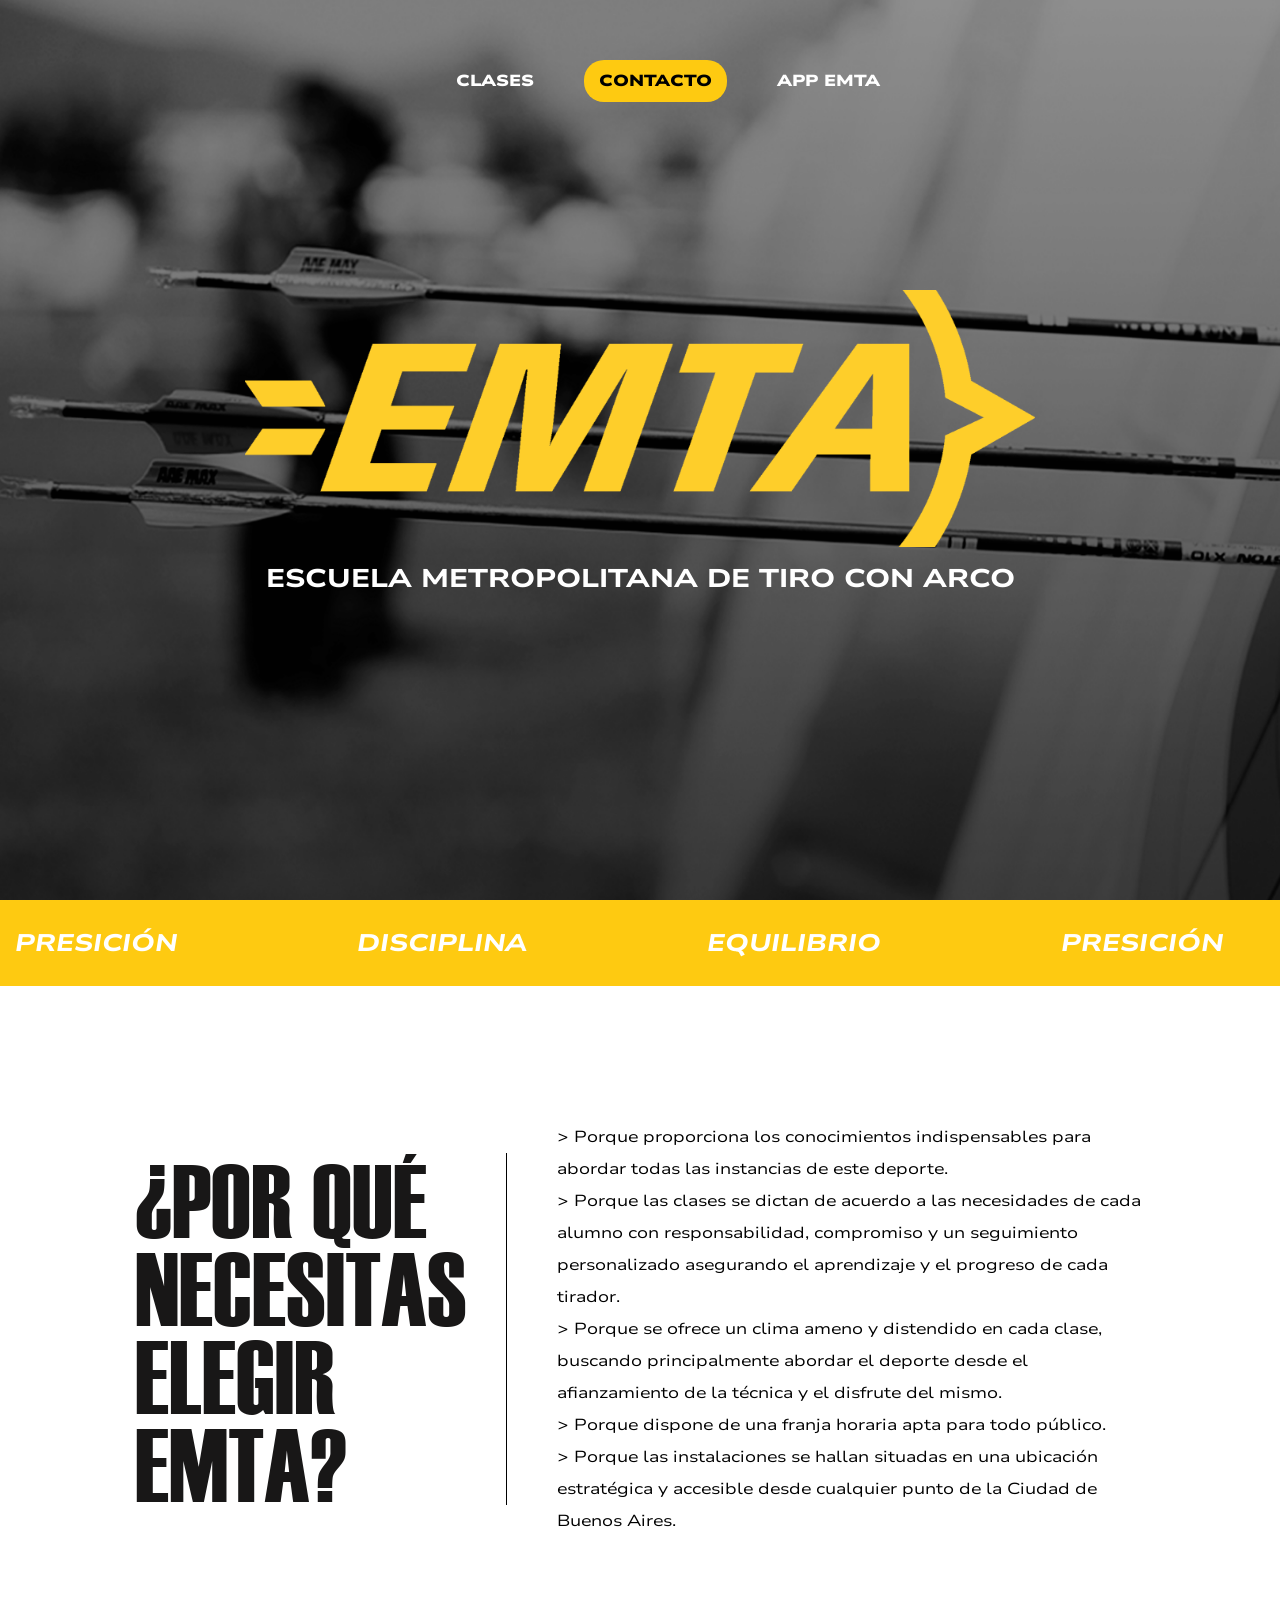
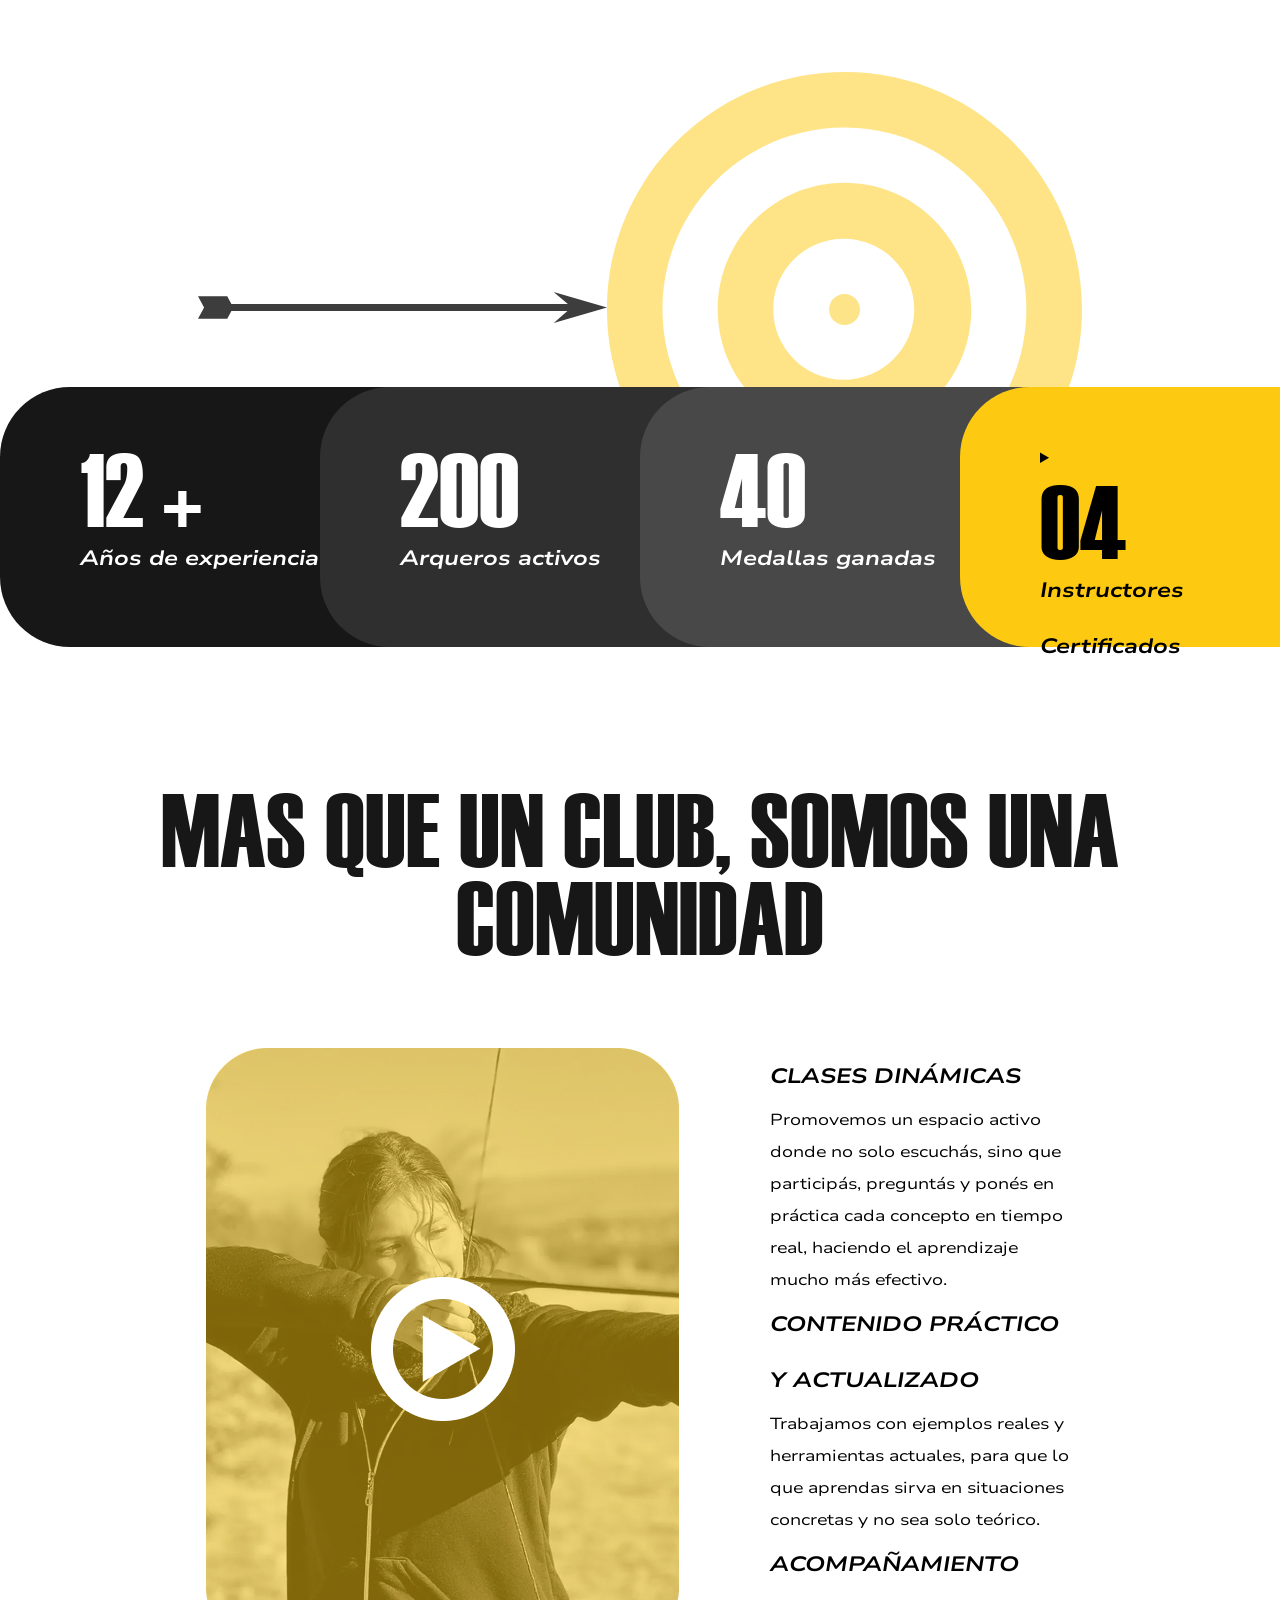
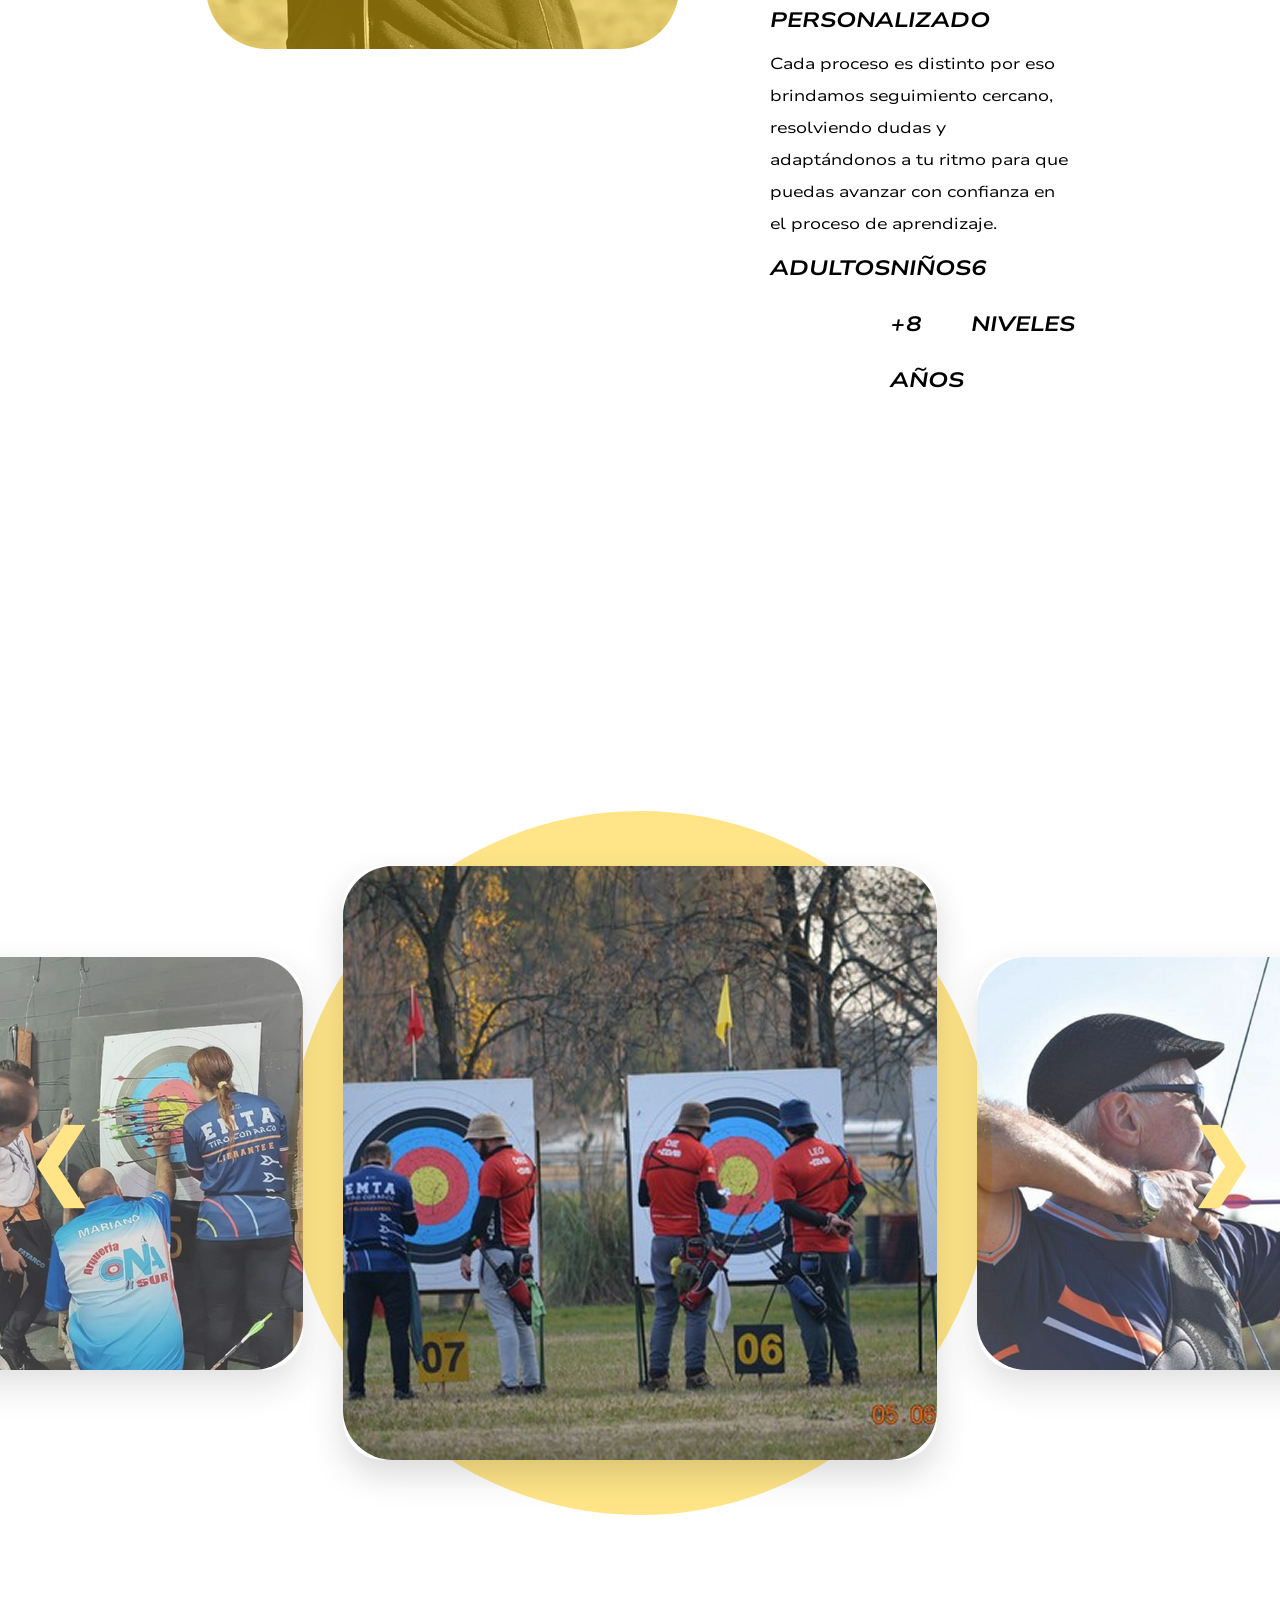
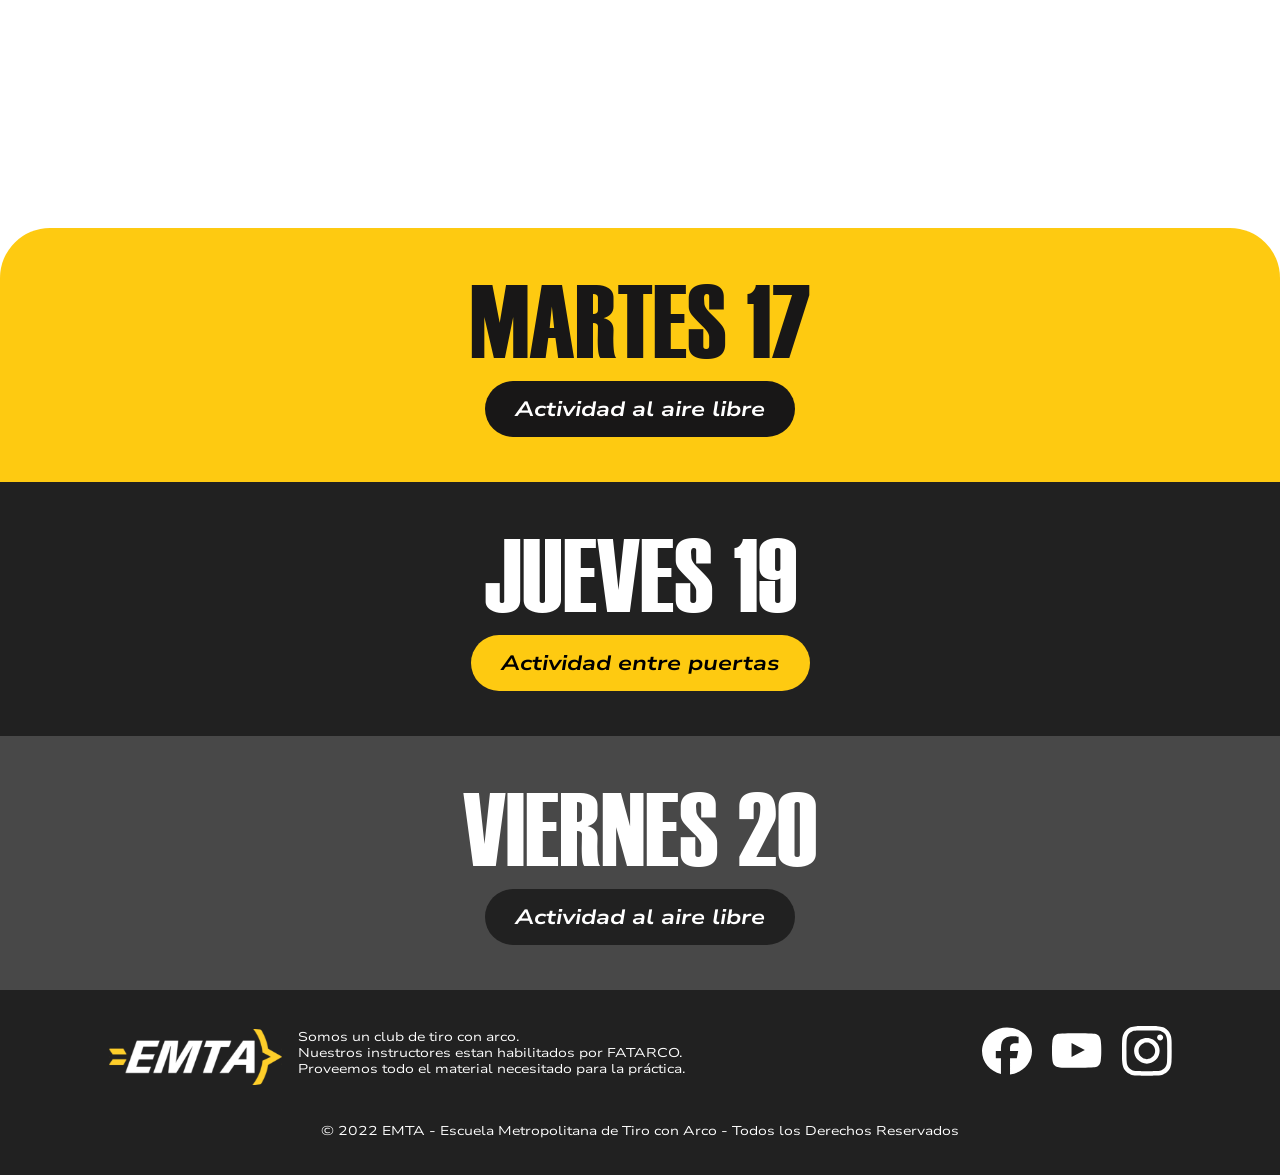
==== commit 77ab2de6: "problemas resueltos" ====
--- a/index.html
+++ b/index.html
@@ -243,25 +243,10 @@
                             ropa
                             cómoda y calzado deportivo para facilitar la movilidad durante la actividad.</p>
                     </div>
-                    <<<<<<< HEAD <img src="imgemta/dianaconflechas.jpg" alt="portada de la actividad de presición"
-                        width="535" height="535">
+                    <img src="imgemta/dianaconflechas.jpg" alt="portada de la actividad de presición" width="535" height="535">
                 </article>
             </details>
-            =======
-            <p>La Escuela EMTA invita a todos los estudiantes y participantes del evento a sumarse al “Desafío
-                de Precisión”, una actividad recreativa de tiro con arco donde cada participante deberá
-                demostrar su puntería en una competencia contrarreloj. El desafío consiste en acertar la mayor
-                cantidad de tiros posibles en un tiempo limitado, acumulando puntos según la precisión de cada
-                disparo. Para participar, los interesados deberán anotarse previamente en el stand principal de
-                inscripción presentando nombre y curso. La escuela proporcionará el arco, las flechas y los
-                elementos de seguridad necesarios. Se recomienda asistir con ropa cómoda y calzado deportivo
-                para facilitar la movilidad durante la actividad.</p>
-            </div>
-            <img src="imgemta/dianaconflechas.jpg" alt="portada de la actividad de presición" width="535" height="353">
-            </article>
-            </details>
-            >>>>>>> 9abdf8a82200f4862fbe694bacc9b2d8b3310b9b
-
+ 
             <details>
                 <summary class="jueves">
                     <h2>JUEVES 19</h2>
@@ -286,23 +271,10 @@
                             mejor de
                             la experiencia.</p>
                     </div>
-                    <<<<<<< HEAD <img src="imgemta/simulador.jpg" alt="portada de la actividad entre puertas"
+                    <img src="imgemta/simulador.jpg" alt="portada de la actividad entre puertas"
                         width="535" height="535">
                 </article>
             </details>
-            =======
-            <p>Acercate a participar del “Simulador de tiro”, una experiencia interactiva donde podrán poner a
-                prueba su puntería en desafíos digitales inspirados en competencias reales de tiro con arco. La
-                actividad se realizará por turnos y cada participante contará con un tiempo limitado para sumar
-                la mayor cantidad de puntos posibles acertando a distintos blancos virtuales. Para inscribirse,
-                deberán acercarse al sector de acreditación del evento y completar sus datos. No es necesario
-                contar con experiencia previa, ya que habrá una breve explicación antes de comenzar. Se
-                recomienda asistir con ropa cómoda para disfrutar mejor de la experiencia.</p>
-            </div>
-            <img src="imgemta/simulador.jpg" alt="portada de la actividad entre puertas" width="535" height="353">
-            </article>
-            </details>
-            >>>>>>> 9abdf8a82200f4862fbe694bacc9b2d8b3310b9b
 
             <details>
                 <summary class="viernes">
@@ -330,25 +302,11 @@
                             necesario y
                             se recomienda asistir con ropa cómoda y calzado deportivo.</p>
                     </div>
-                    <<<<<<< HEAD <img src="imgemta/engrupos.jpg" alt="portada de la actividad en grupo" width="535"
+                    <img src="imgemta/engrupos.jpg" alt="portada de la actividad en grupo" width="535"
                         height="535">
                 </article>
             </details>
         </section>
-        =======
-        <p>Pueden participar de la “Competencia por Equipos”, una actividad de tiro con arco donde los
-            participantes deberán trabajar en conjunto para sumar la mayor cantidad de puntos posibles. Los
-            equipos estarán conformados por 4 integrantes y serán organizados según rangos de edad para
-            garantizar una competencia más equilibrada y dinámica. La actividad contará con rondas
-            clasificatorias y finales, realizadas en tiempos determinados. Para participar, los interesados
-            deberán inscribirse previamente en el sector de acreditación del evento presentando sus datos
-            personales. La escuela proporcionará todo el equipamiento necesario y se recomienda asistir con
-            ropa cómoda y calzado deportivo.</p>
-        </div>
-        <img src="imgemta/engrupos.jpg" alt="portada de la actividad en grupo" width="535" height="353">
-        </article>
-        </details>
-        >>>>>>> 9abdf8a82200f4862fbe694bacc9b2d8b3310b9b
     </main>
 
 
@@ -377,7 +335,7 @@
         let scrollActual = window.scrollY;
 
         let scrollLocal = scrollActual - seccionInicio;
-        let movimientoX = scrollLocal * 3.0; 
+        let movimientoX = scrollLocal * 2.5; 
 
         if (movimientoX < 0) {
             movimientoX = 0;
@@ -388,8 +346,6 @@
         flecha.style.transform = `translate(${movimientoX}px, 220px)`;
     });
 </script>
-
-</body>
 
 <footer>
     <div class="bloque">
@@ -412,5 +368,5 @@
     </div>
     <p>© 2022 EMTA - Escuela Metropolitana de Tiro con Arco - Todos los Derechos Reservados</p>
 </footer>
-
+</body>
 </html>
--- a/estilos.css
+++ b/estilos.css
@@ -502,7 +502,7 @@
 #informacion {
     display: flex;
     justify-content: space-around;
-    width: 80%;
+    width: 65%;
     align-items: flex-start;
     margin: 0 auto;
     flex-direction: column;
@@ -548,6 +548,20 @@
     border-radius: 0;
 }
 
+.grilla{
+    display: flex;
+    flex-direction: column;
+}
+
+.rectangulo,
+.rectangulo-grande {
+    border: black solid;
+    width: 5%;
+}
+
+.rectangulo-grande{
+        height: 90px;
+    }
 /*animacion flecha y arco*/
 
 .arcoyflecha {
--- a/js/js-style.css
+++ b/js/js-style.css
@@ -6,7 +6,7 @@
     box-sizing: border-box;
 }
 
-/* --- Contenedor Principal de la Sección --- */
+
 .seccion-galeria {
     position: relative;
     width: 100%;
@@ -14,7 +14,7 @@
     display: flex; 
     justify-content: center;
     align-items: center;
-    overflow: hidden; /* Corta los extremos que sobresalen de la pantalla */
+    overflow: hidden; 
 }
 
 /* CÍRCULO FIJO DE FONDO */
@@ -33,7 +33,6 @@
     pointer-events: none; 
 }
 
-/* Contenedor intermedio */
 .container {
     position: relative; 
     z-index: 2;
@@ -53,31 +52,30 @@
     overflow: visible; 
 }
 
-/* SOLUCIÓN DE RAÍZ: Estructura fija de 5 columnas usando CSS Grid */
+
 .cards__container {
     display: grid;
-    /* Crea 5 columnas: las extremas desbordan, las intermedias miden 415px y la central 594px */
     grid-template-columns: 200px 415px 594px 415px 200px;
     align-items: center;
     justify-content: center;
-    gap: 2.5rem; /* Separación fija entre tarjetas */
+    gap: 2.5rem; 
     height: 600px; 
     position: relative;
     width: auto;
     list-style: none;
 }
 
-/* --- Estilos base de las Tarjetas (Box) --- */
+
 .box {
     box-shadow: 0px 15px 35px rgba(0, 0, 0, 0.15); 
     background-color: white;
     display: flex;
     justify-content: center;
     align-items: center;
-    border-radius: 40px; /* Bordes redondeados idénticos a tu Figma */
+    border-radius: 40px; 
     overflow: hidden;    
     transition: all 0.4s ease;
-    width: 100% !important; /* Fuerza a tomar el tamaño exacto asignado por la columna de Grid */
+    width: 100% !important; 
     height: 100% !important;
 }
 
@@ -89,17 +87,15 @@
     display: block;
 }
 
-/* 1. EXTREMO IZQUIERDO (Columna 1): Más chica y cortada */
+
 .box:nth-child(1) {
     grid-column: 1;
     height: 340px !important;
     opacity: 0.4;
     z-index: 3;
-    /* La desplazamos hacia la izquierda para que el borde del navegador la corte a la mitad */
     transform: translateX(-120px); 
 }
 
-/* 2. INTERMEDIA IZQUIERDA (Columna 2): Medida Figma 413px de alto */
 .box:nth-child(2) {
     grid-column: 2;
     height: 413px !important;
@@ -107,7 +103,6 @@
     z-index: 5;
 }
 
-/* 3. TARJETA CENTRAL (Columna 3): Grande y destacada (594px) */
 .box:nth-child(3) {
     grid-column: 3;
     height: 594px !important;
@@ -115,7 +110,7 @@
     opacity: 1;
 }
 
-/* 4. INTERMEDIA DERECHA (Columna 4): Medida Figma 413px de alto */
+
 .box:nth-child(4) {
     grid-column: 4;
     height: 413px !important;
@@ -123,23 +118,19 @@
     z-index: 5;
 }
 
-/* 5. EXTREMO DERECHO (Columna 5): Más chica y cortada */
 .box:nth-child(5) {
     grid-column: 5;
     height: 340px !important;
     opacity: 0.4;
     z-index: 3;
-    /* La desplazamos hacia la derecha para que el borde del navegador la corte a la mitad */
     transform: translateX(120px);
 }
 
-/* Oculta de forma estricta a partir de la sexta foto para que no rompa el diseño */
 .box.box--hide, 
 .cards__container .box:nth-child(n+6) {
     display: none !important;
 }
 
-/* --- BOTONES DE NAVEGACIÓN (FLECHAS) --- */
 .button {
     font-size: 5rem;
     color: #FFE588; 
@@ -149,7 +140,7 @@
     position: absolute; 
     top: 50%;
     transform: translateY(-50%);
-    z-index: 150; /* Por encima de las fotos cortadas */
+    z-index: 150; 
     display: flex;
     justify-content: center;
     align-items: center;
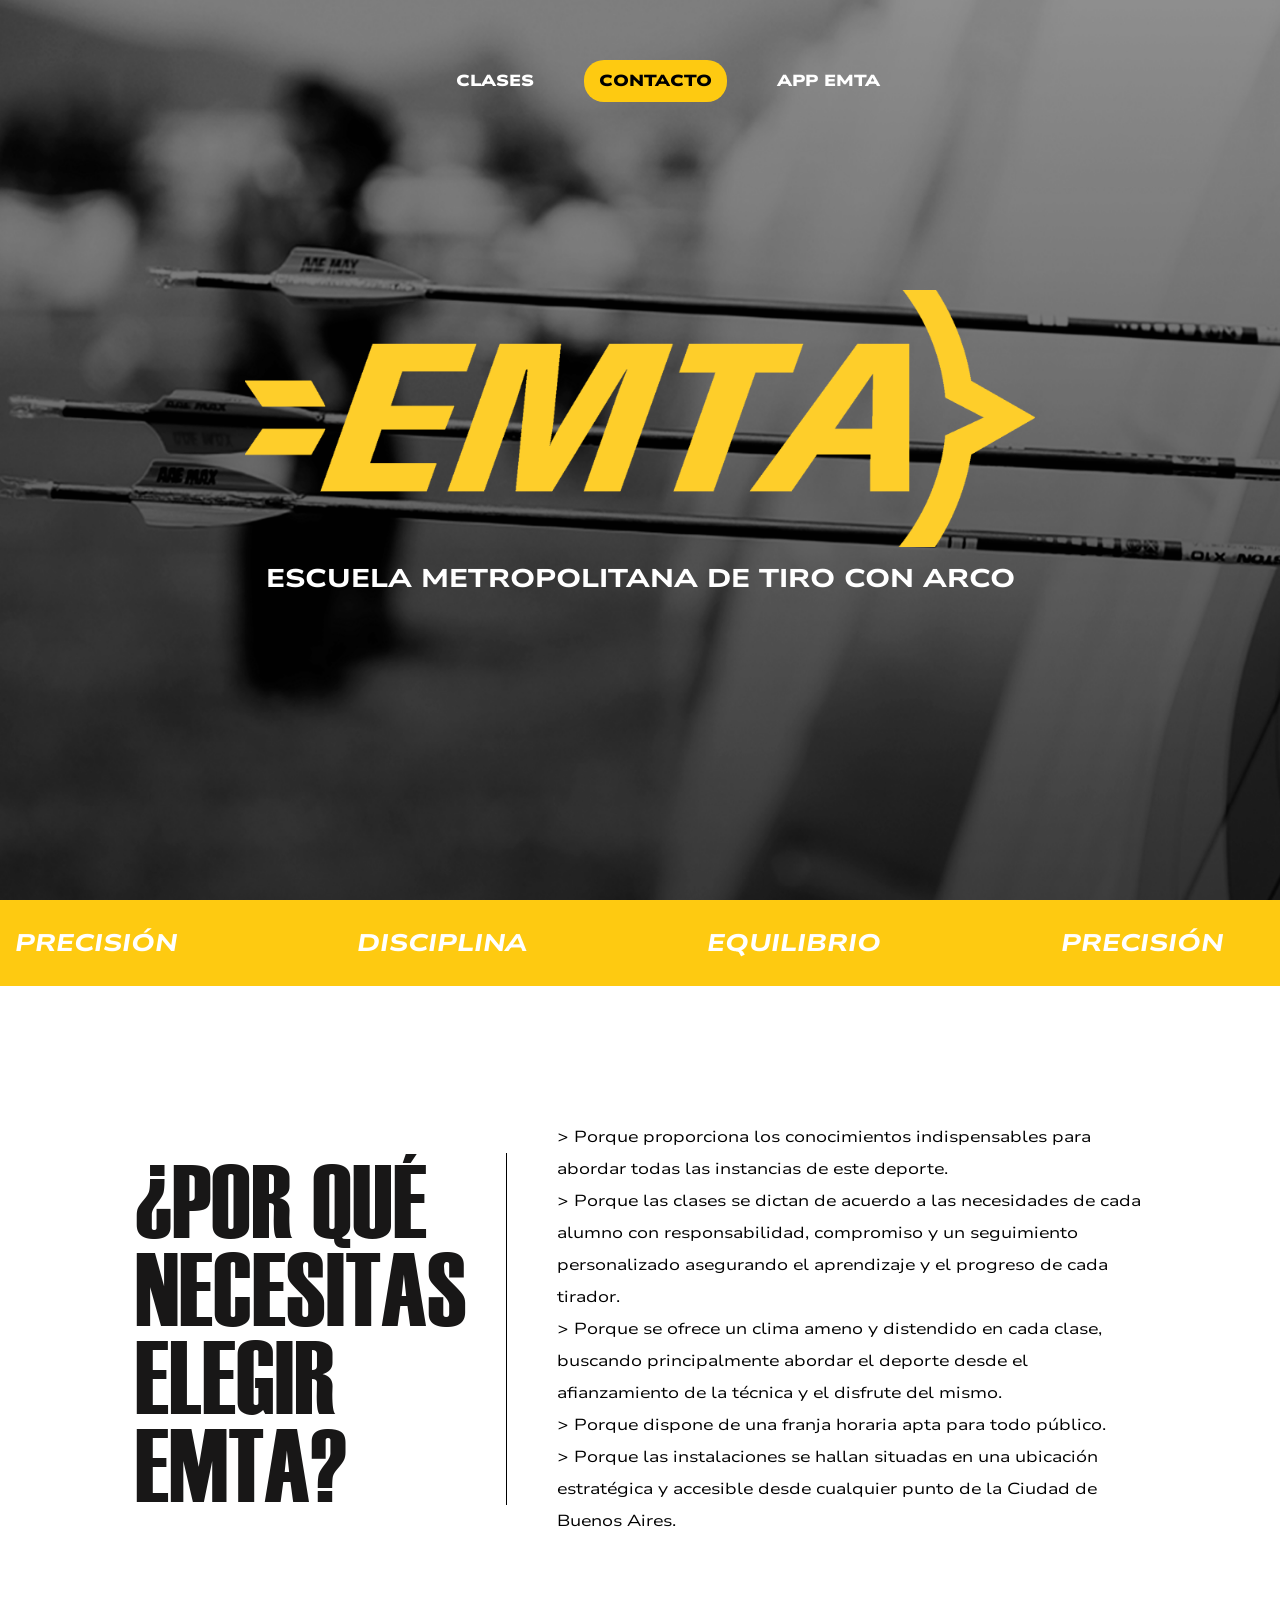
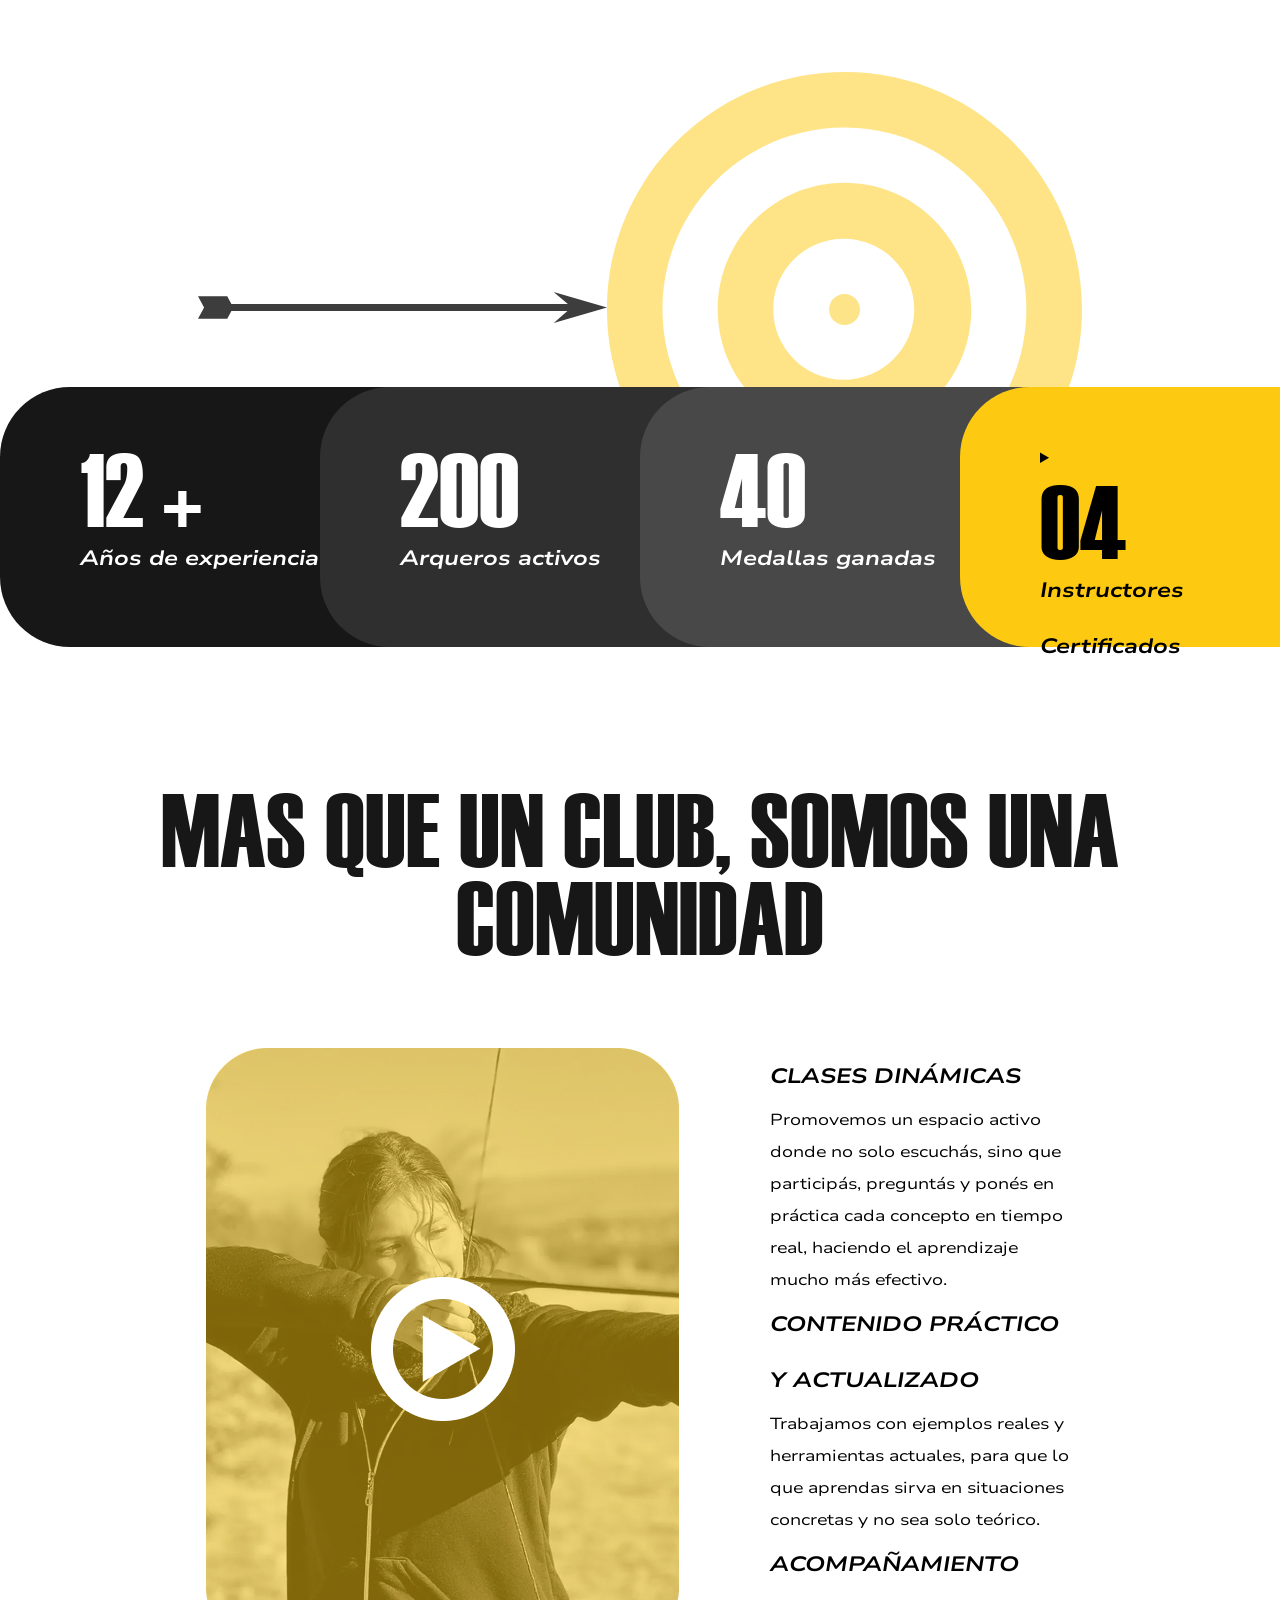
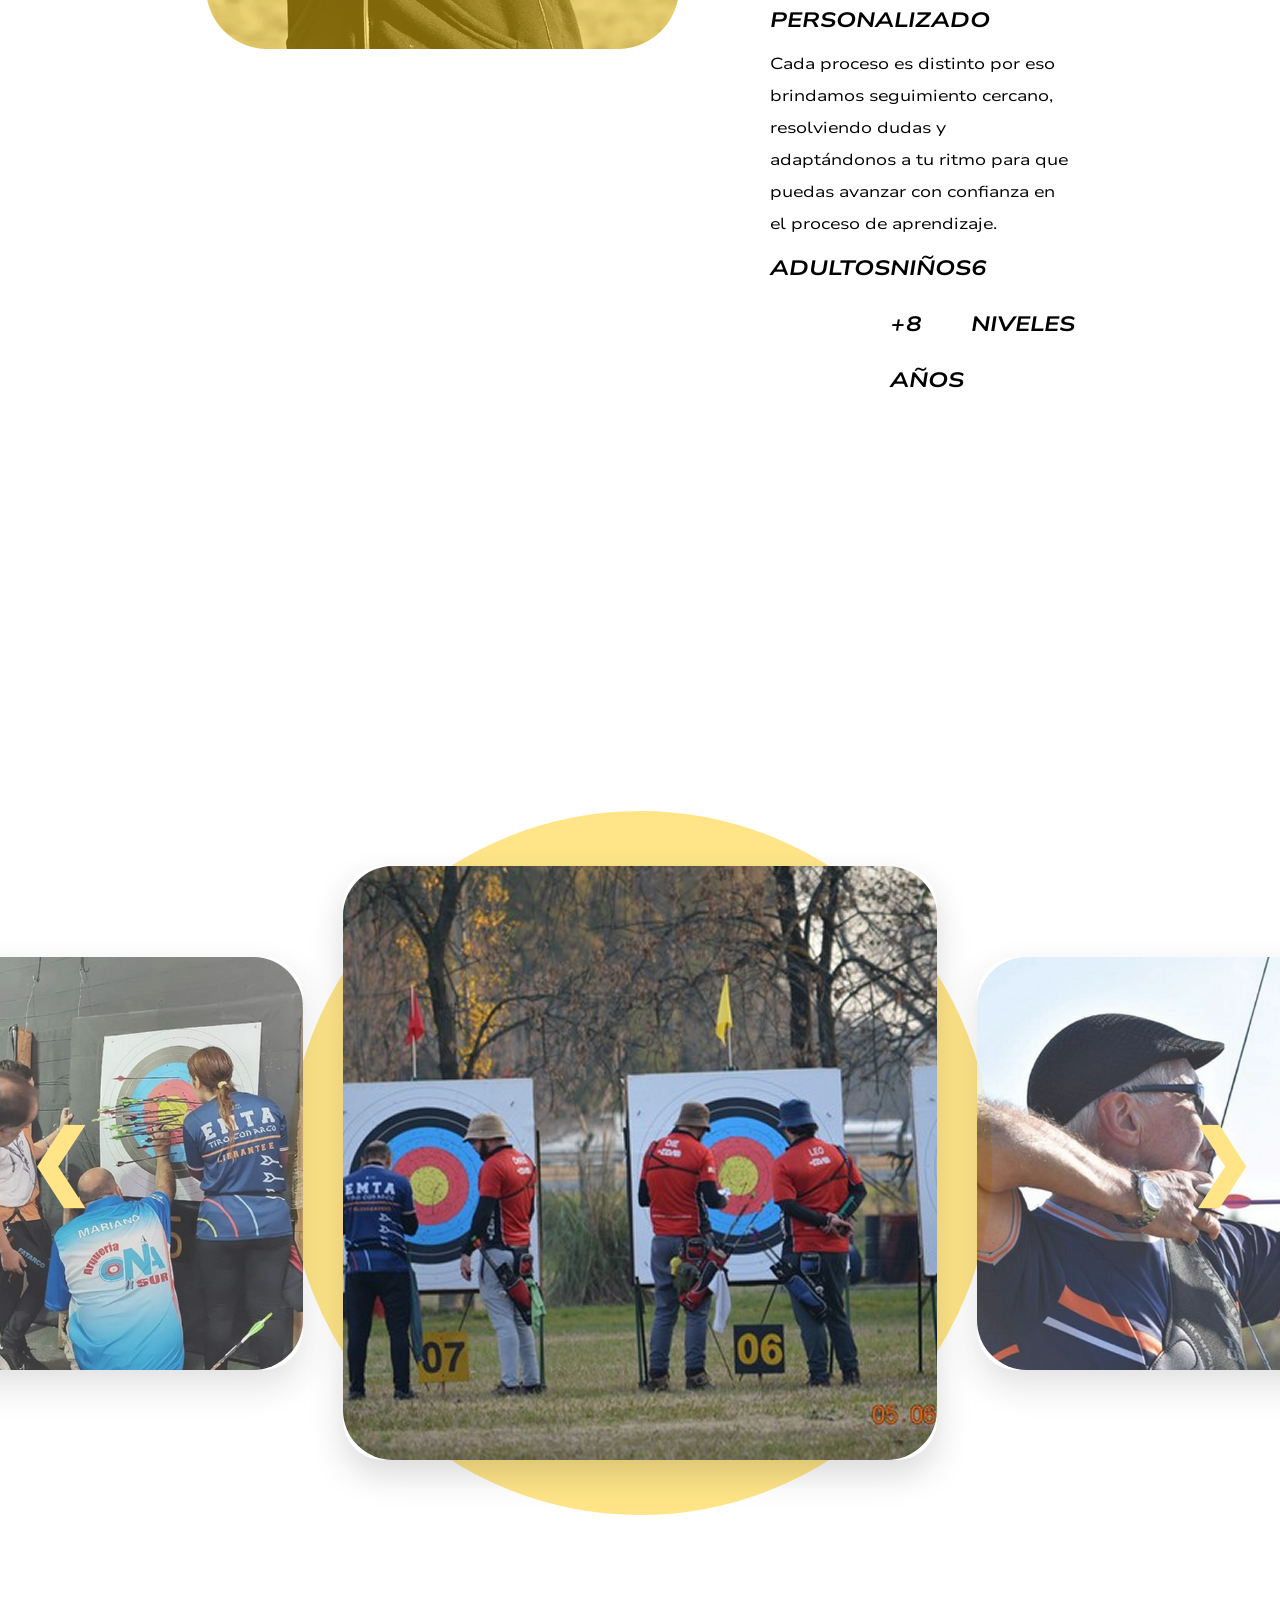
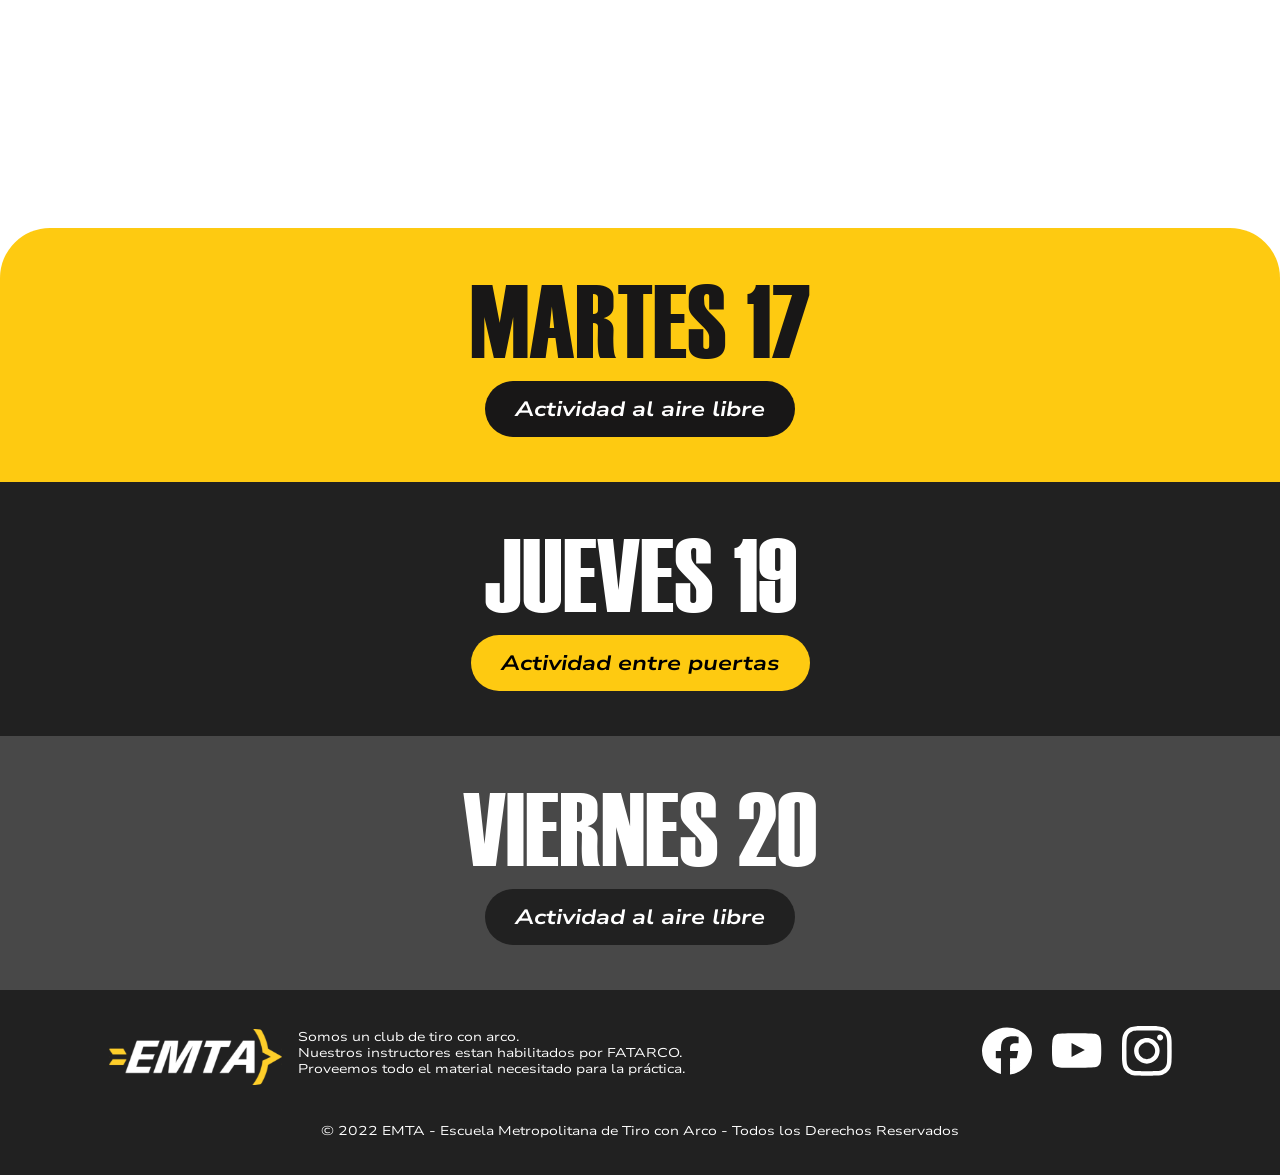
==== commit 24903368: "responsive-de-todo" ====
--- a/index.html
+++ b/index.html
@@ -34,14 +34,14 @@
 
         <section class="banda-animada">
             <div class="palabras-banda">
-                <h3>PRESICIÓN</h3>
+                <h3>PRECISIÓN</h3>
                 <h3>DISCIPLINA</h3>
                 <h3>EQUILIBRIO</h3>
                 <!-- palabras repetidas para hacer el loop-->
-                <h3>PRESICIÓN</h3>
+                <h3>PRECISIÓN</h3>
                 <h3>DISCIPLINA</h3>
                 <h3>EQUILIBRIO</h3>
-                <h3>PRESICIÓN</h3>
+                <h3>PRECISIÓN</h3>
                 <h3>DISCIPLINA</h3>
                 <h3>EQUILIBRIO</h3>
             </div>
--- a/estilos.css
+++ b/estilos.css
@@ -548,20 +548,45 @@
     border-radius: 0;
 }
 
-.grilla{
-    display: flex;
-    flex-direction: column;
-}
-
-.rectangulo,
-.rectangulo-grande {
-    border: black solid;
-    width: 5%;
+#grilla{
+    display: flex;
+    
+    justify-content: center;
+    padding: 50px;
+    gap: 30px;
+    
+    p{
+        text-align: center;
+    }
+
+    h3{
+        background-color: #FECA11;
+        width: 100%;
+        padding: 0px 30px;
+    }
+
+    .dia{
+        display: flex;
+        flex-direction: column;
+        gap: 5px;
+    }
+
+}
+
+.rectangulo{
+    width: 100%;
+    background-color: #e7e7e7;
+    padding: 0px 20px;
 }
 
 .rectangulo-grande{
-        height: 90px;
-    }
+    height: 90px;
+    width: 100%;
+    padding: 0px 20px;
+    border: #e7e7e7 solid 3px;
+}
+
+
 /*animacion flecha y arco*/
 
 .arcoyflecha {
@@ -577,3 +602,306 @@
     color:#181717;
 }
 
+@media screen and (max-width: 720px) {
+
+    /*responsive clases*/
+    #nav-clases {
+        flex-direction: column;
+        align-items: center;
+        gap: 20px;
+        margin: 30px 0;
+    }
+
+    .imgarco {
+        width: 180px;
+    }
+
+    #informacion {
+        width: 90%;
+        gap: 30px;
+    }
+
+    .horarios {
+        flex-direction: column;
+        align-items: center;
+    }
+
+    .horarios img {
+        width: 100%;
+        max-width: 500px;
+        height: auto;
+    }
+
+    .reserva {
+        padding: 30px;
+    }
+
+    .textos {
+        width: 100%;
+        gap: 30px;
+    }
+
+    #grilla {
+        flex-wrap: wrap;
+        gap: 15px;
+        padding: 20px;
+    }
+
+    #grilla .dia {
+        width: 45%;
+    }
+
+    #grilla h3 {
+        font-size: 1rem;
+        text-align: center;
+        padding: 10px;
+    }
+
+    .rectangulo,
+    .rectangulo-grande {
+        width: 100%;
+    }
+
+    h2 {
+        font-size: 3.5rem;
+        line-height: 3rem;
+        text-align: center;
+    }
+
+    h3 {
+        font-size: 1rem;
+        line-height: 1.5rem;
+    }
+
+    fOoter .bloque {
+        flex-direction: column;
+        gap: 20px;
+        padding: 20px;
+    }
+
+    .info-footer {
+        flex-direction: column;
+        align-items: center;
+        text-align: center;
+    }
+
+    .redes {
+        justify-content: center;
+    }
+
+    #bodyfondo nav {
+        margin: 20px;
+    }
+
+    #bodyfondo nav img {
+        width: 60px;
+        height: auto;
+    }
+
+    /* Contenedores principales */
+    #infocontenedor,
+    #ingreso-app {
+        width: 90%;
+        padding: 30px 20px;
+        border-radius: 30px;
+    }
+
+    /* contacto */
+    #infocontenedor {
+        flex-direction: column;
+        align-items: center;
+        gap: 30px;
+    }
+
+    #infocontenedor .datos {
+        width: 100%;
+        text-align: center;
+    }
+
+    #infocontenedor iframe {
+        width: 100%;
+        max-width: 100%;
+        height: 300px;
+    }
+
+    form {
+        width: 100%;
+    }
+
+    form input,
+    form textarea {
+        width: 100%;
+    }
+
+    form textarea {
+        height: 180px;
+    }
+
+    #enviar {
+        align-self: center;
+    }
+
+    /* app */
+    #ingreso-app img {
+        width: 180px;
+        height: auto;
+    }
+
+    #ingreso-app form {
+        width: 100%;
+        margin: 20px 0;
+    }
+
+    #ingreso-app input {
+        width: 100%;
+        max-width: 350px;
+    }
+
+    #ingreso-app a {
+        text-align: center;
+    }
+
+
+    /*index*/
+    #nav-index {
+        width: 100%;
+        margin: 20px 0;
+    }
+
+    #nav-index nav {
+        flex-direction: column;
+        gap: 15px;
+    }
+
+    #hero {
+        padding: 20px;
+        text-align: center;
+    }
+
+    #logo-ppal {
+        max-width: 90%;
+        height: auto;
+    }
+
+    h1 {
+        font-size: 1.1rem;
+        line-height: 1.5rem;
+    }
+
+    h2 {
+        font-size: 3rem;
+        line-height: 3rem;
+    }
+
+    h3 {
+        font-size: 1rem;
+        line-height: 1.5rem;
+    }
+
+    /*porque emta*/
+    #porque-emta {
+        flex-direction: column;
+        padding: 40px 20px;
+        text-align: center;
+    }
+
+    #porque-emta h2 {
+        max-width: 100%;
+        border-right: none;
+        border-bottom: 1px solid black;
+        padding-bottom: 20px;
+    }
+
+    #porque-emta ul {
+        max-width: 100%;
+    }
+
+    /*instructores*/
+    #instructores {
+        flex-direction: column;
+        position: static;
+        margin-top: 50px;
+    }
+
+    #instructores .años-experiencia,
+    #instructores .arqueros-activos,
+    #instructores .medallas-ganadas,
+    #instructores details {
+        position: static;
+        width: 100%;
+        height: auto;
+        border-radius: 0;
+        padding: 30px;
+    }
+
+    /*nosotros*/
+    #nosotros {
+        margin: 40px 20px;
+    }
+
+    #nosotros article {
+        flex-direction: column;
+        align-items: center;
+        margin: 40px 0;
+        gap: 30px;
+    }
+
+    #nosotros video,
+    #nosotros img {
+        width: 100%;
+        max-width: 450px;
+        height: auto;
+    }
+
+    .info-nosotros {
+        max-width: 100%;
+    }
+
+    .keywords {
+        flex-direction: column;
+        align-items: center;
+        gap: 10px;
+    }
+
+    /*galeria*/
+    .container {
+        width: 100%;
+    }
+
+    .cards-wrapper {
+        width: 100%;
+    }
+
+    .box img {
+        width: 100%;
+        height: auto;
+    }
+
+    /*actividades*/
+    #actividades article {
+        flex-direction: column;
+        align-items: center;
+        gap: 30px;
+    }
+
+    #actividades article img {
+        width: 100%;
+        max-width: 400px;
+        height: auto;
+    }
+
+    #actividades .info-actividades {
+        max-width: 100%;
+    }
+
+    .martes,
+    .jueves,
+    .viernes {
+        text-align: center;
+    }
+
+    /*bandaanimada*/
+    .palabras-banda {
+        gap: 60px;
+    }
+}
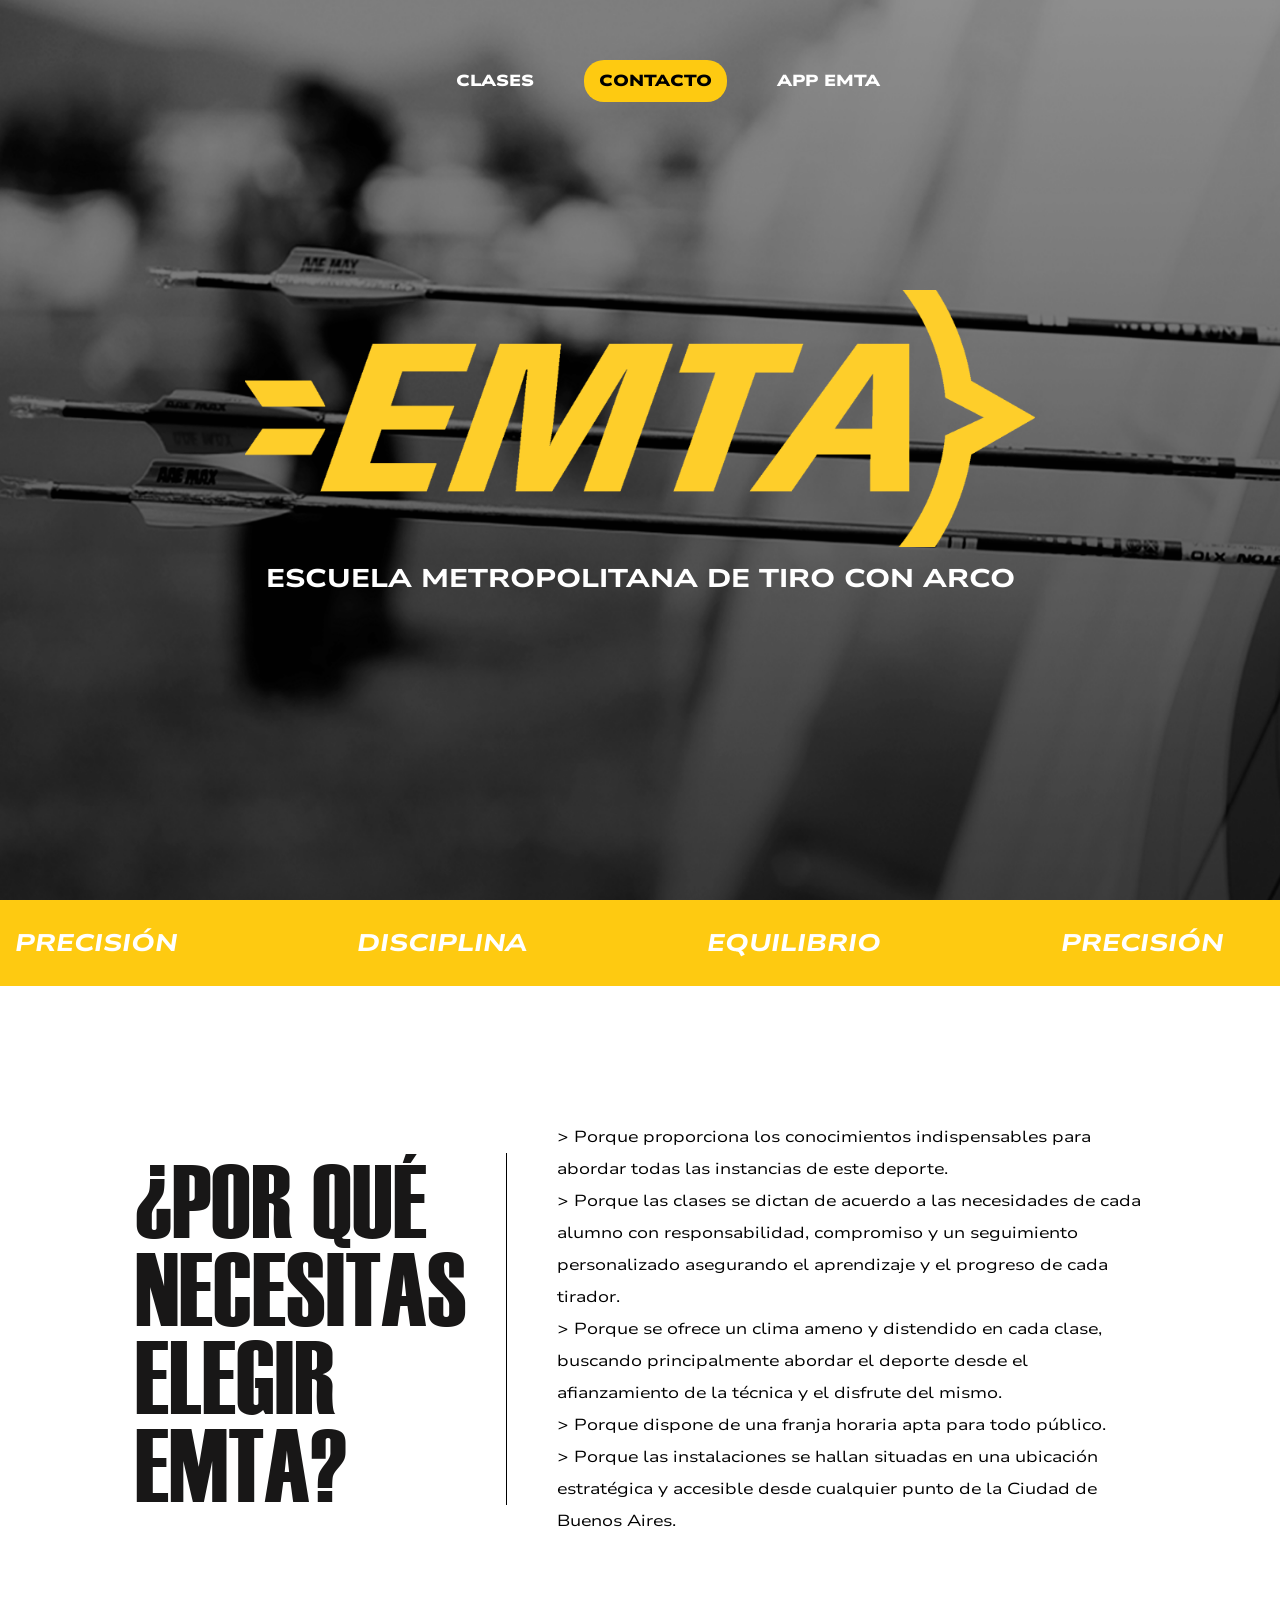
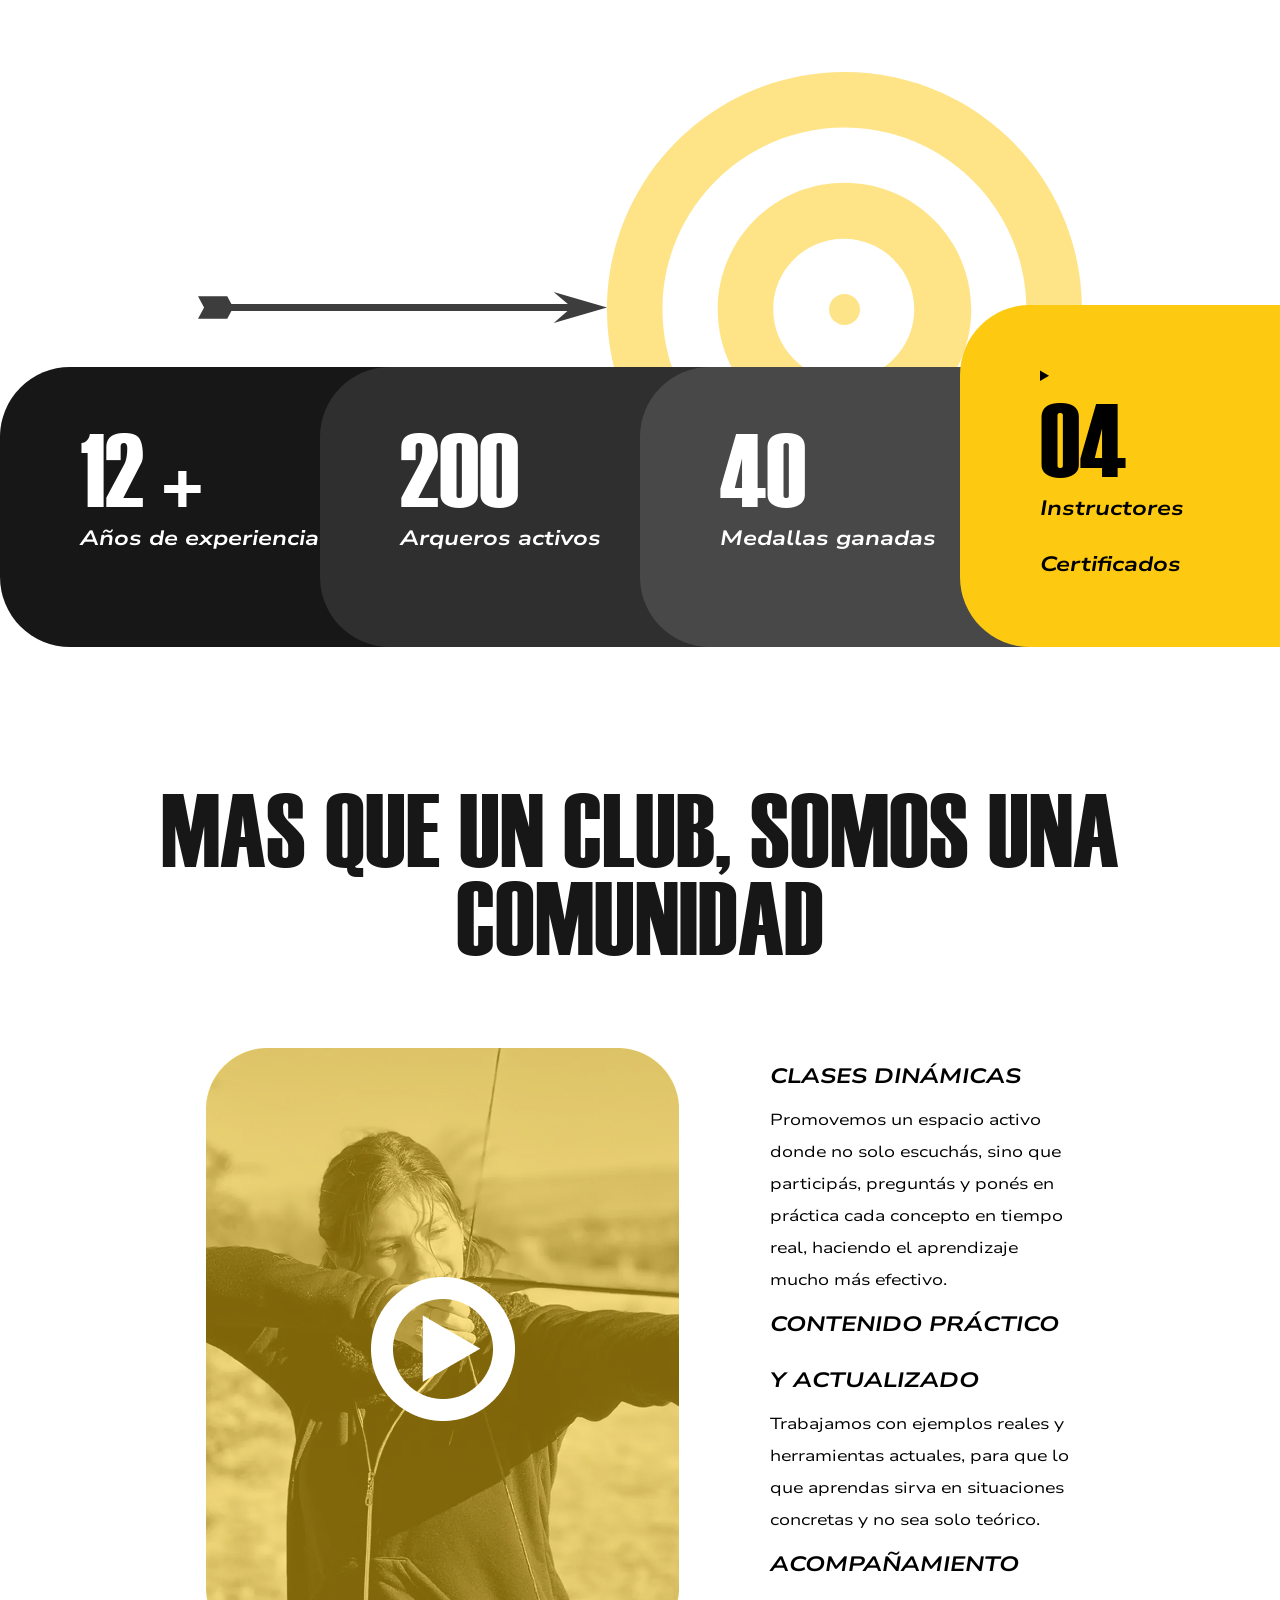
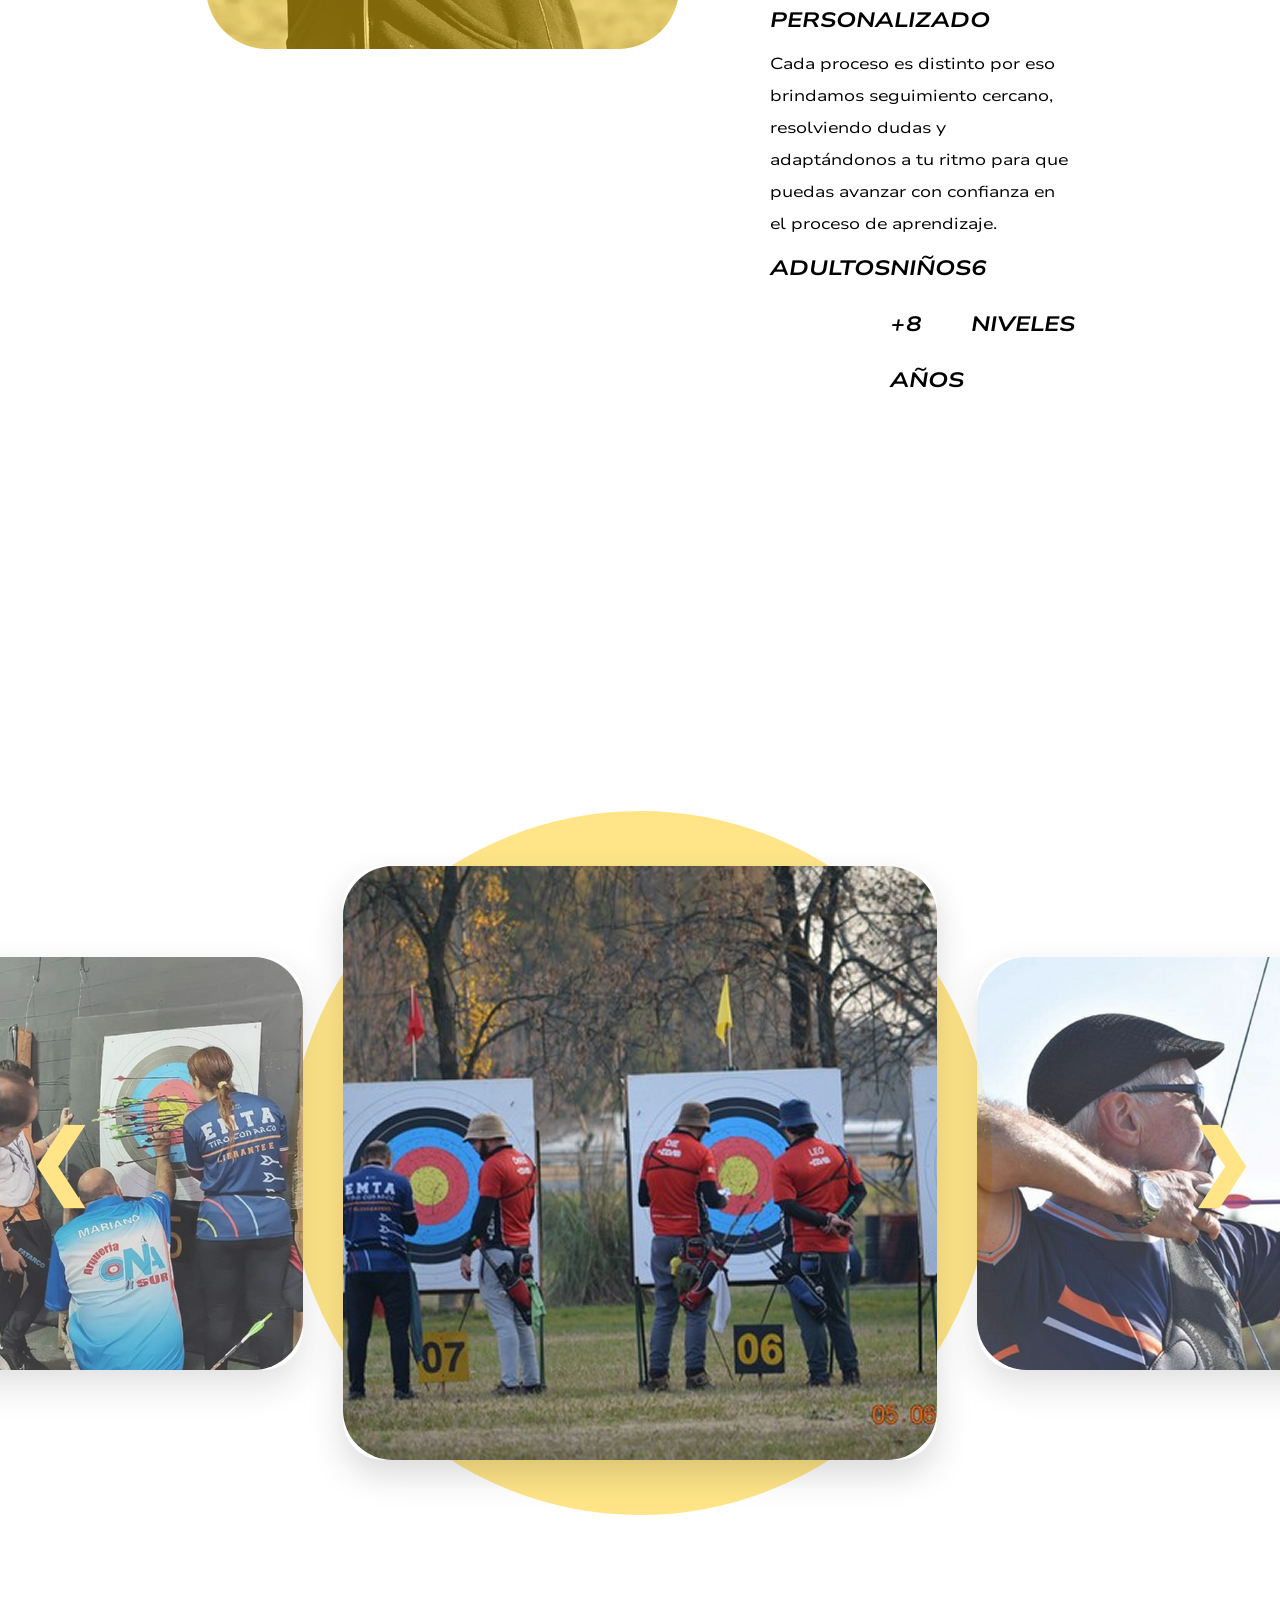
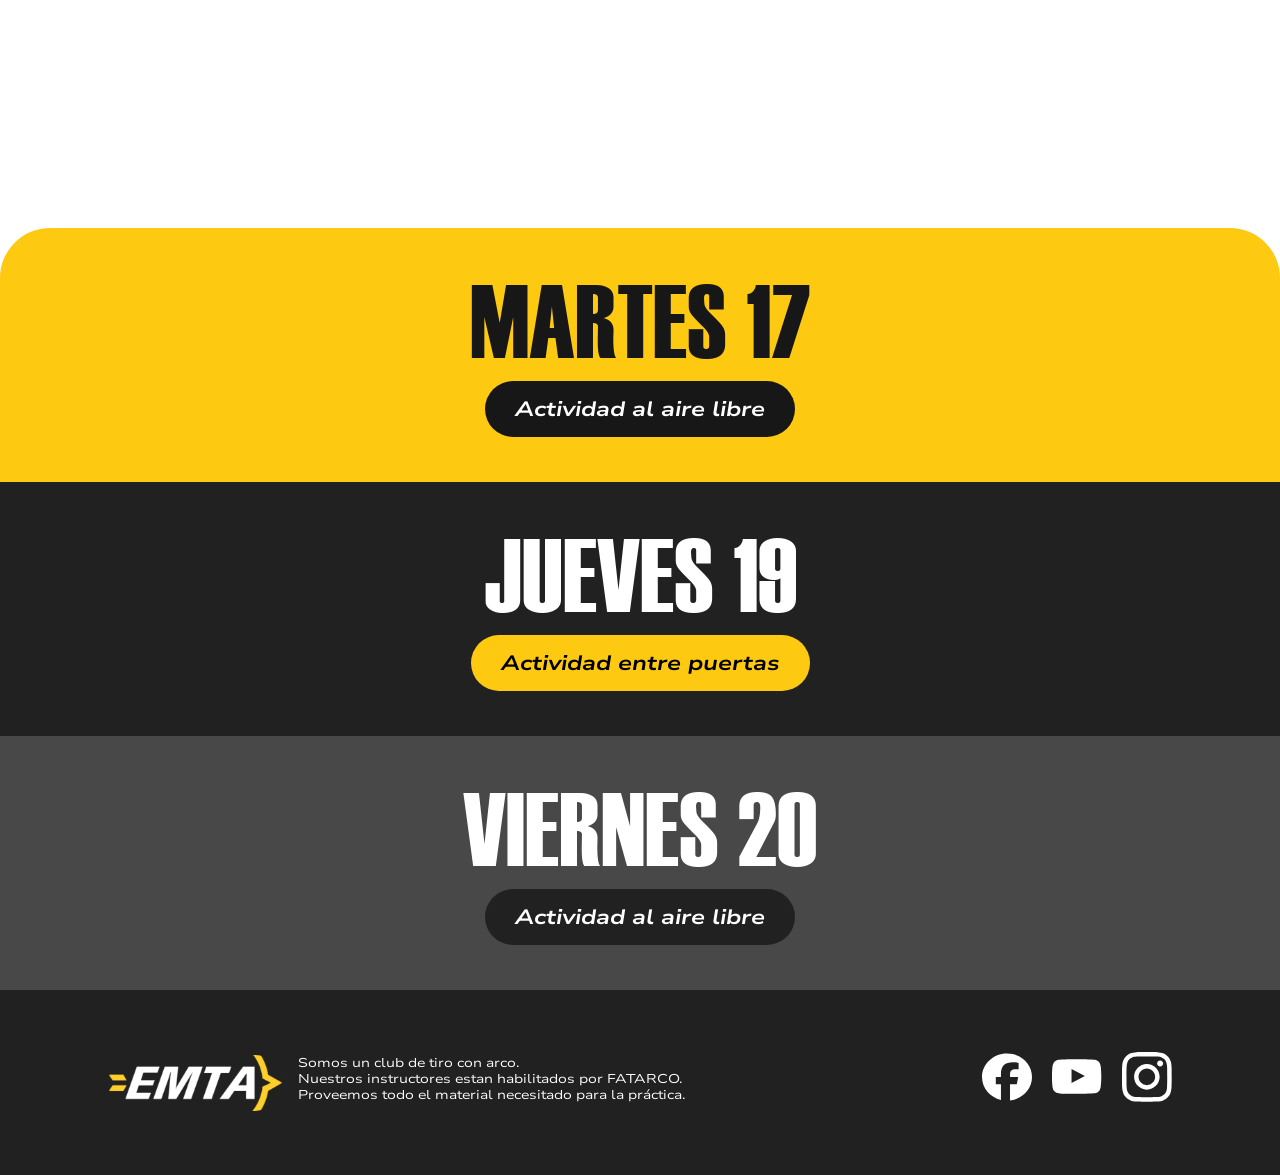
==== commit 063e79ad: "Entrega-Fnal-Emta" ====
--- a/index.html
+++ b/index.html
@@ -366,7 +366,6 @@
                 <img src="imgemta/redes/ig.svg" alt="link al instagram de EMTA" width="50" height="50"></a>
         </div>
     </div>
-    <p>© 2022 EMTA - Escuela Metropolitana de Tiro con Arco - Todos los Derechos Reservados</p>
 </footer>
 </body>
 </html>
--- a/estilos.css
+++ b/estilos.css
@@ -97,13 +97,6 @@
     flex-direction: column;
     justify-content: space-evenly;
 
-    p {
-        font-size: 0.8rem;
-        color: white;
-        line-height: 1rem;
-        text-align: center;
-    }
-
     .bloque {
         display: flex;
         flex-direction: row;
@@ -134,6 +127,13 @@
     a:hover {
         filter: brightness(80%);
     }
+}
+
+footer p {
+    font-size: 0.8rem;
+    color: white;
+    line-height: 1rem;
+    text-align: center;
 }
 
 img {
@@ -212,7 +212,7 @@
     details {
         border-radius: 70px 0px 0px 70px;
         padding: 55px 80px;
-        height: 260px;
+        height: auto;
         position: absolute;
         right: 0;
     }
@@ -220,21 +220,27 @@
     .años-experiencia {
         background-color: #181717;
         width: 100%;
+        height: 280px;
     }
 
     .arqueros-activos {
         background-color: #2f2f2f;
         width: 75%;
+        height: 280px;
     }
 
     .medallas-ganadas {
         background-color: #484848;
         width: 50%;
-    }
+        height: 280px;
+    }
+
+
 
     details {
         background-color: #FECA11;
         width: 25%;
+        height: auto;
 
         h2,
         h3 {
@@ -407,6 +413,11 @@
     justify-content: center;
 }
 
+#mainapp{
+    flex: 1;
+}
+
+
 #infocontenedor,
 #ingreso-app {
     background: rgb(217, 217, 217, 0.8);
@@ -451,6 +462,15 @@
     }
 
     #enviar {
+        width: 140px;
+        background-color: #3D3D3D;
+        font-size: 1rem;
+        line-height: 1.3rem;
+        color: white;
+    }
+
+    
+    #Ingresar {
         width: 140px;
         background-color: #3D3D3D;
         font-size: 1rem;
@@ -673,16 +693,25 @@
         line-height: 1.5rem;
     }
 
-    fOoter .bloque {
+    footer .bloque {
         flex-direction: column;
         gap: 20px;
         padding: 20px;
     }
 
+    footer {
+    height: auto;
+    padding: 20px 0;
+    }
     .info-footer {
         flex-direction: column;
         align-items: center;
         text-align: center;
+    }
+
+    .info-footer img {
+    max-width: 100%;
+    height: auto;
     }
 
     .redes {
@@ -696,6 +725,12 @@
     #bodyfondo nav img {
         width: 60px;
         height: auto;
+    }
+
+    #bodyfondo {
+    min-height: 100vh;
+    display: flex;
+    flex-direction: column;
     }
 
     /* Contenedores principales */
@@ -706,6 +741,16 @@
         border-radius: 30px;
     }
 
+    #ingreso-app form {
+    width: 100%;
+    max-width: 500px;
+    margin: 20px 0;
+    }
+
+    #ingreso-app input {
+        width: 100%;
+        max-width: none;
+    }
     /* contacto */
     #infocontenedor {
         flex-direction: column;
@@ -816,6 +861,11 @@
         max-width: 100%;
     }
 
+.arcoyflecha{
+    display:none
+}
+
+
     /*instructores*/
     #instructores {
         flex-direction: column;
